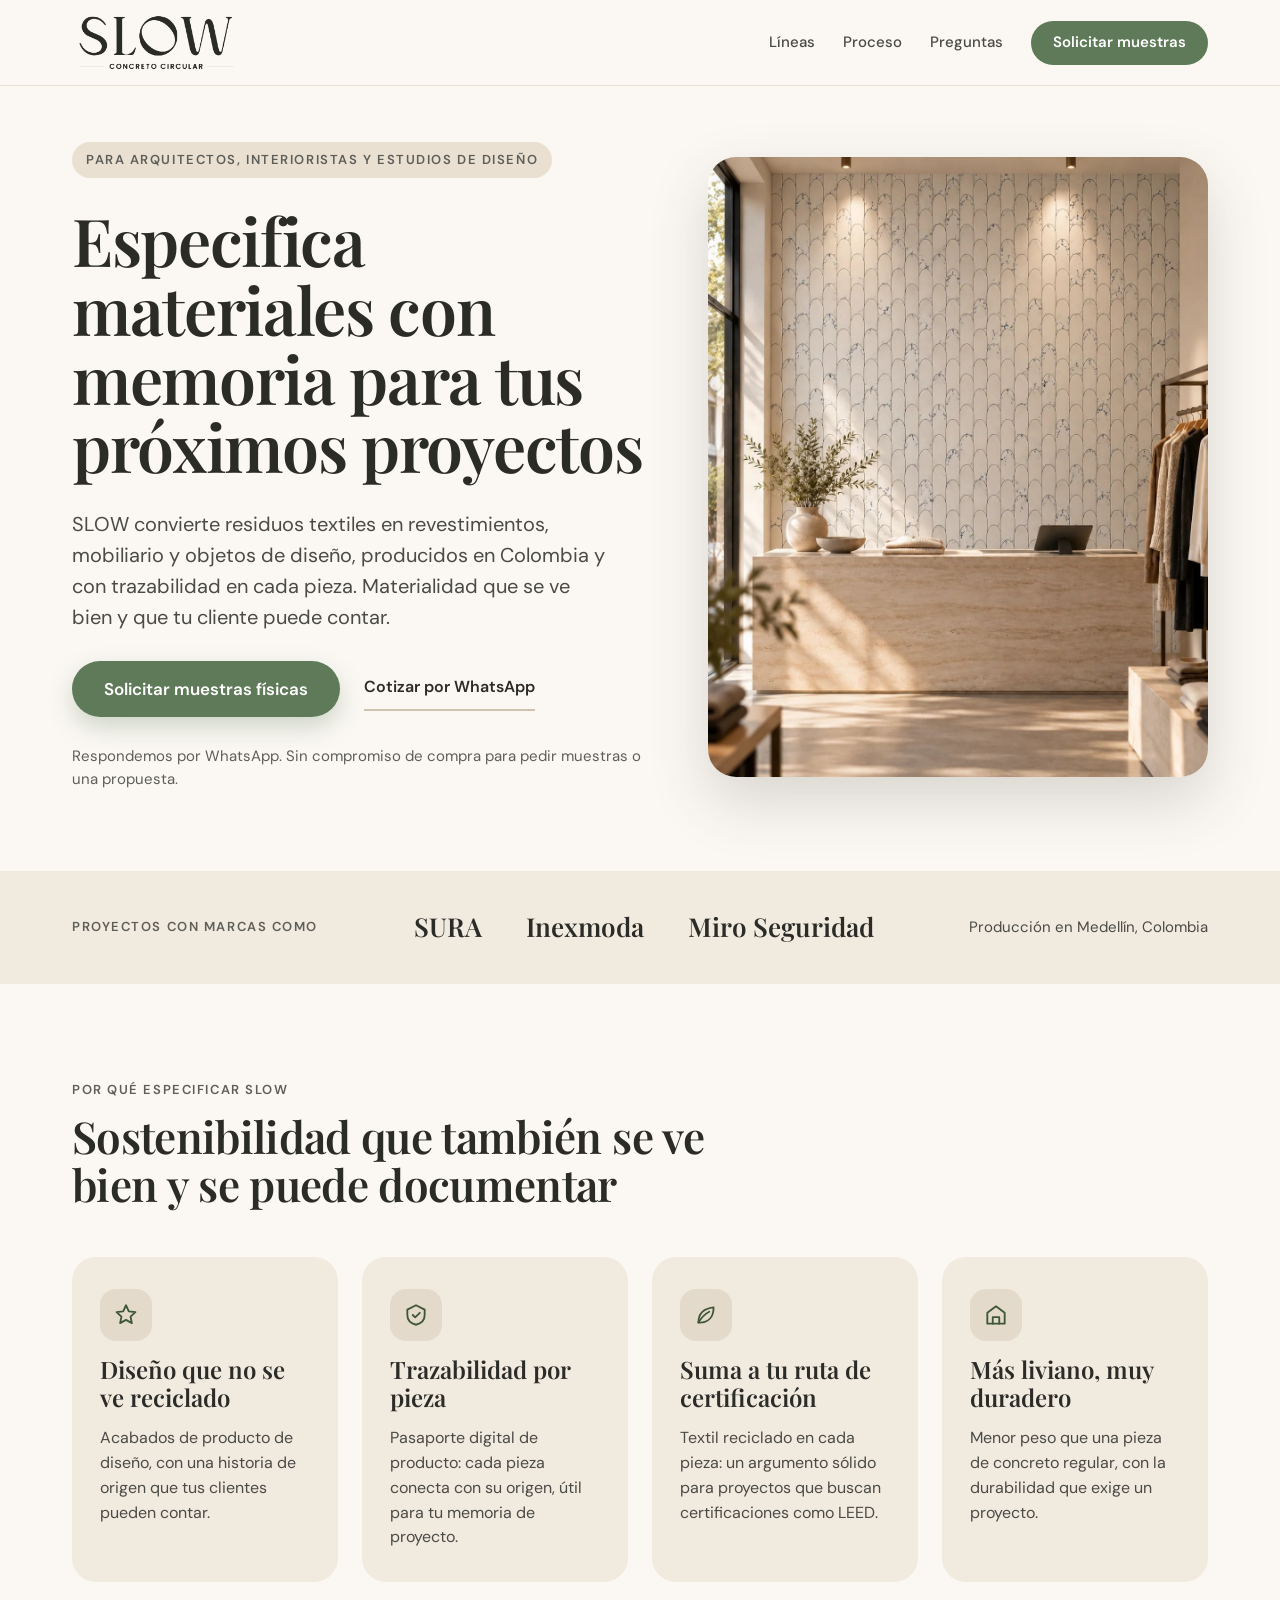
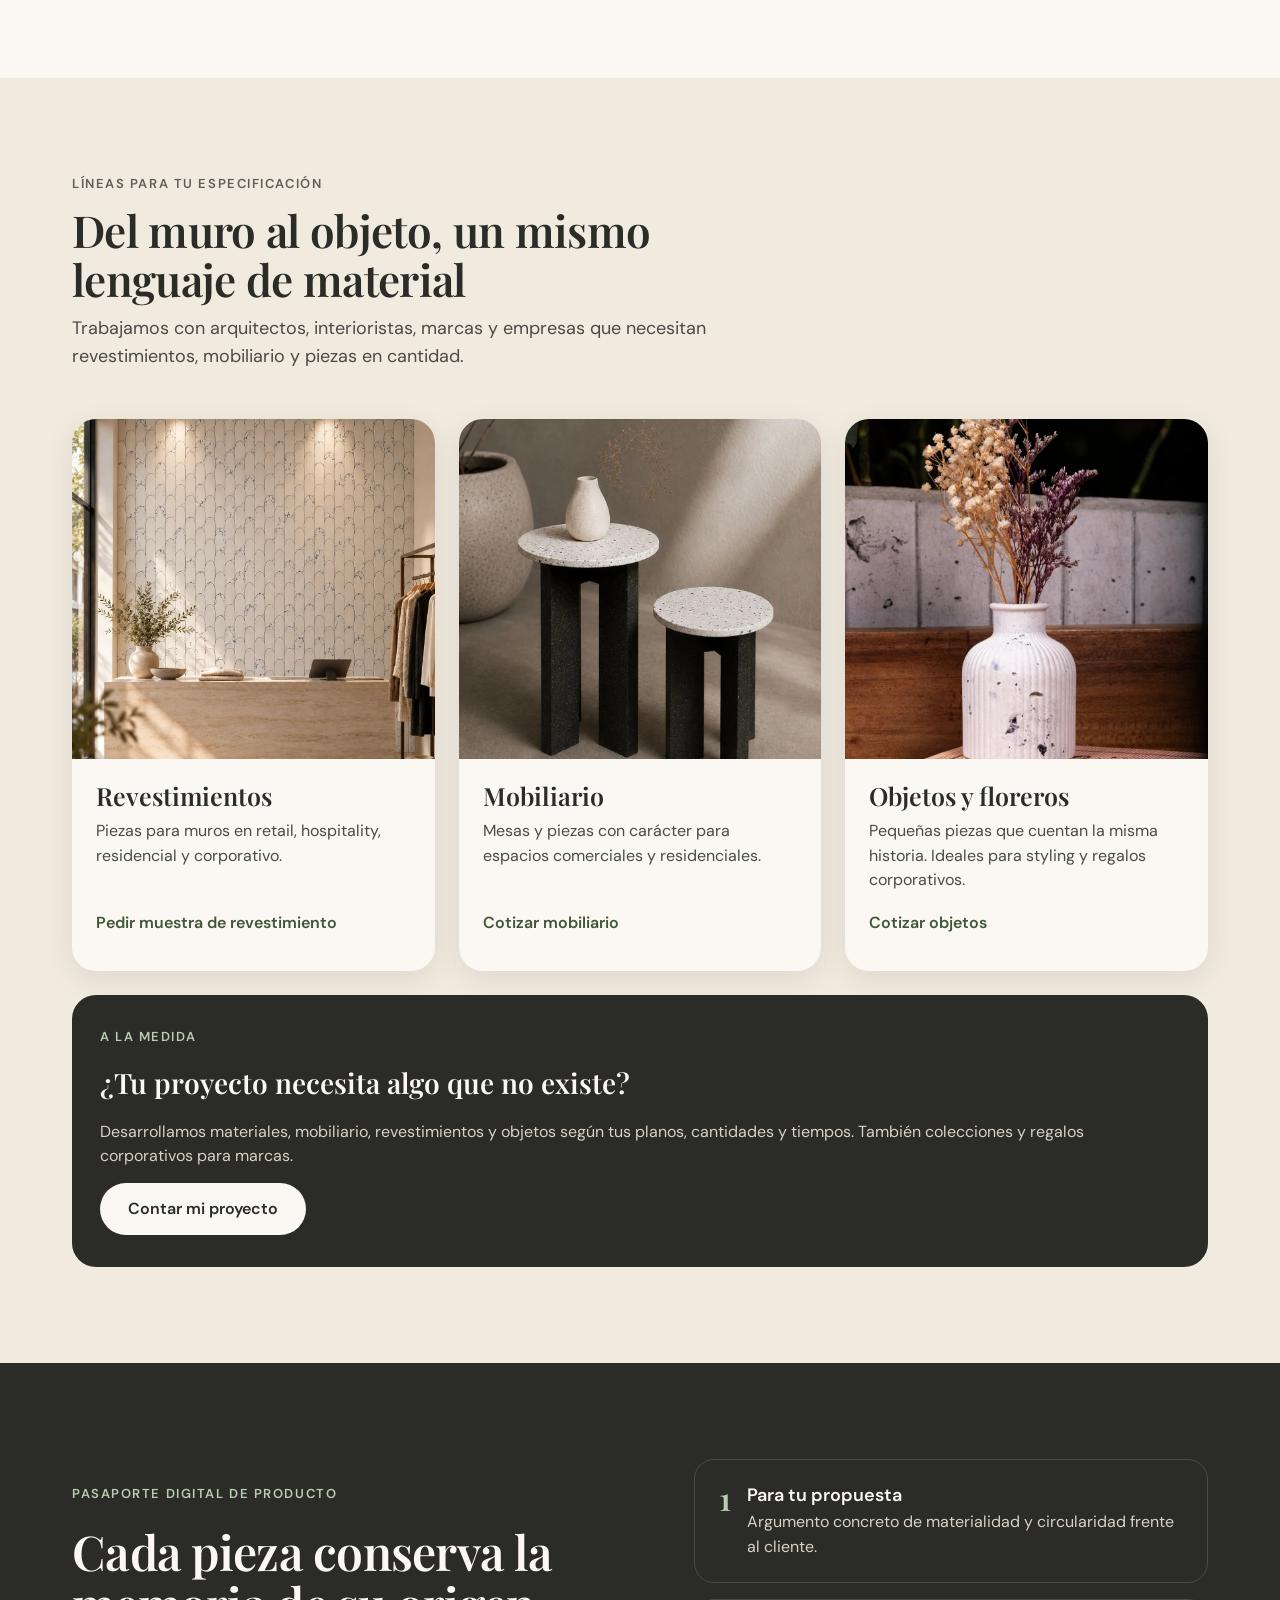
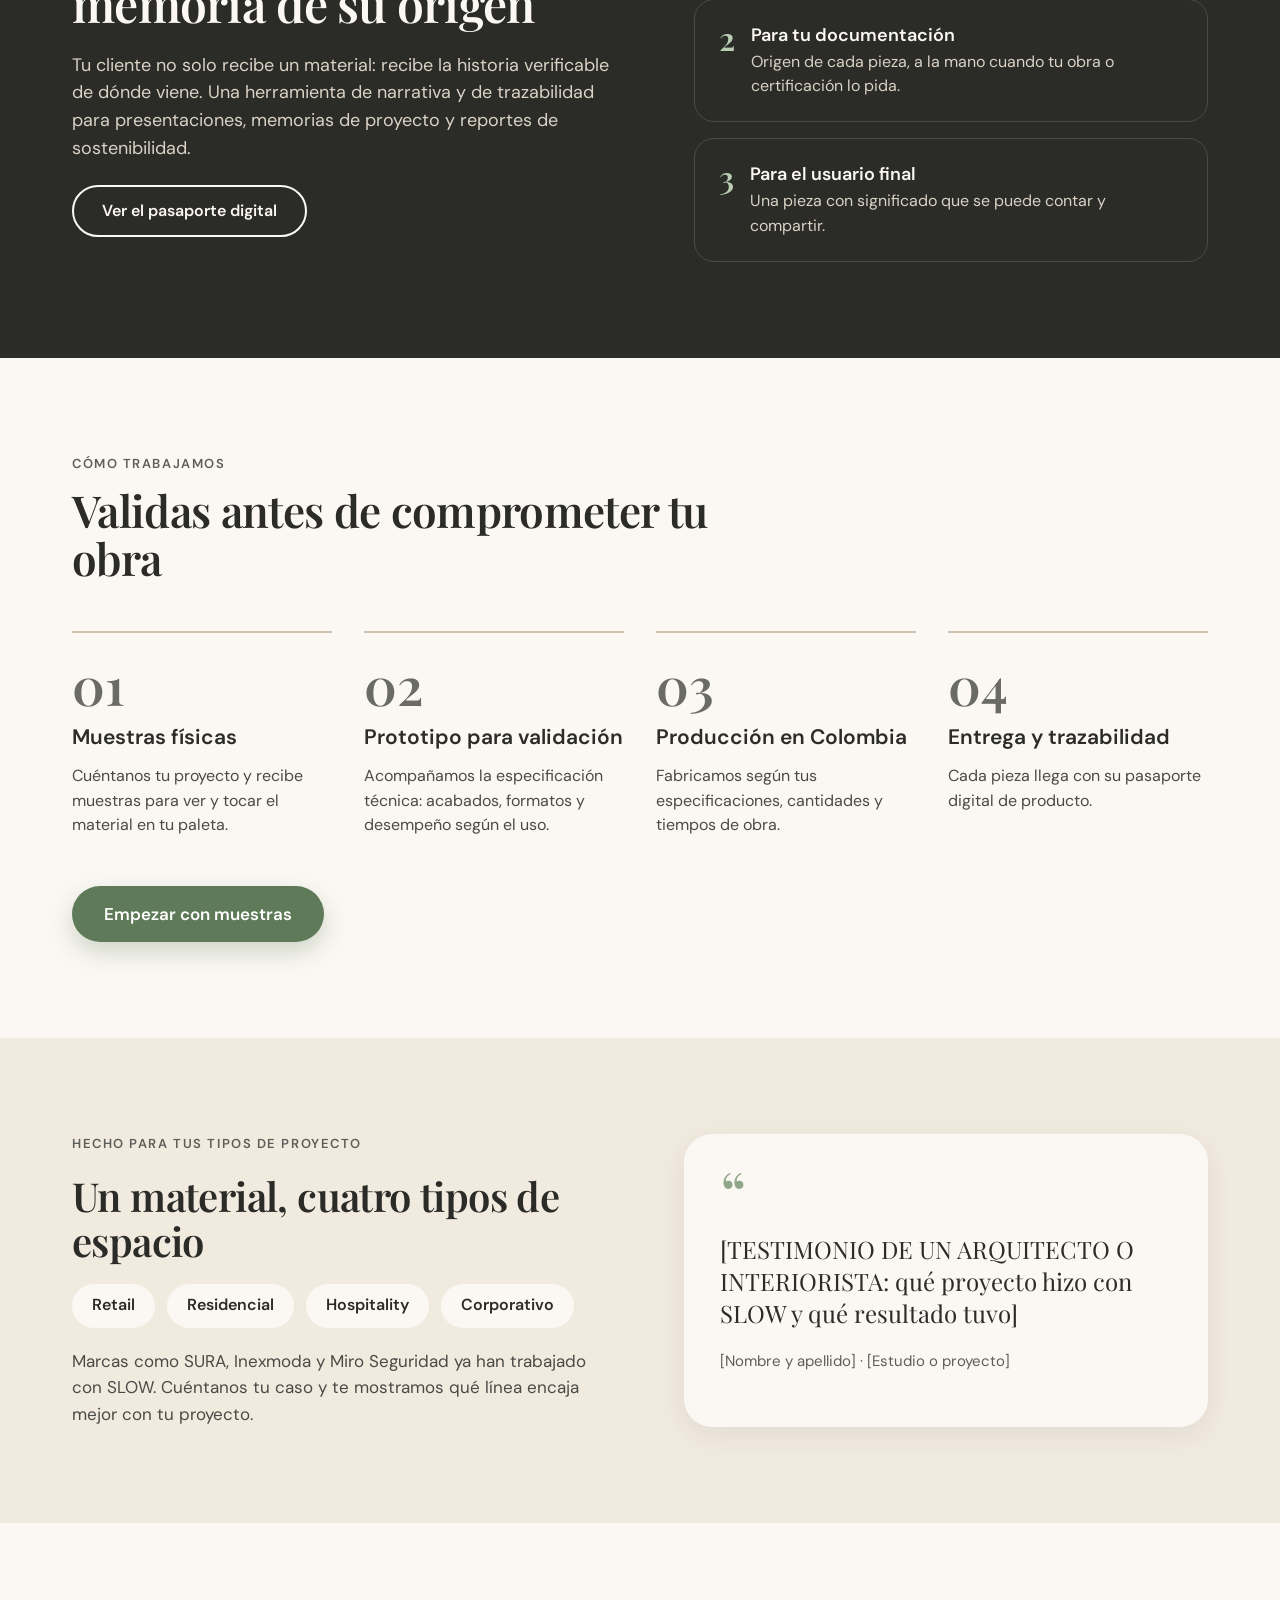
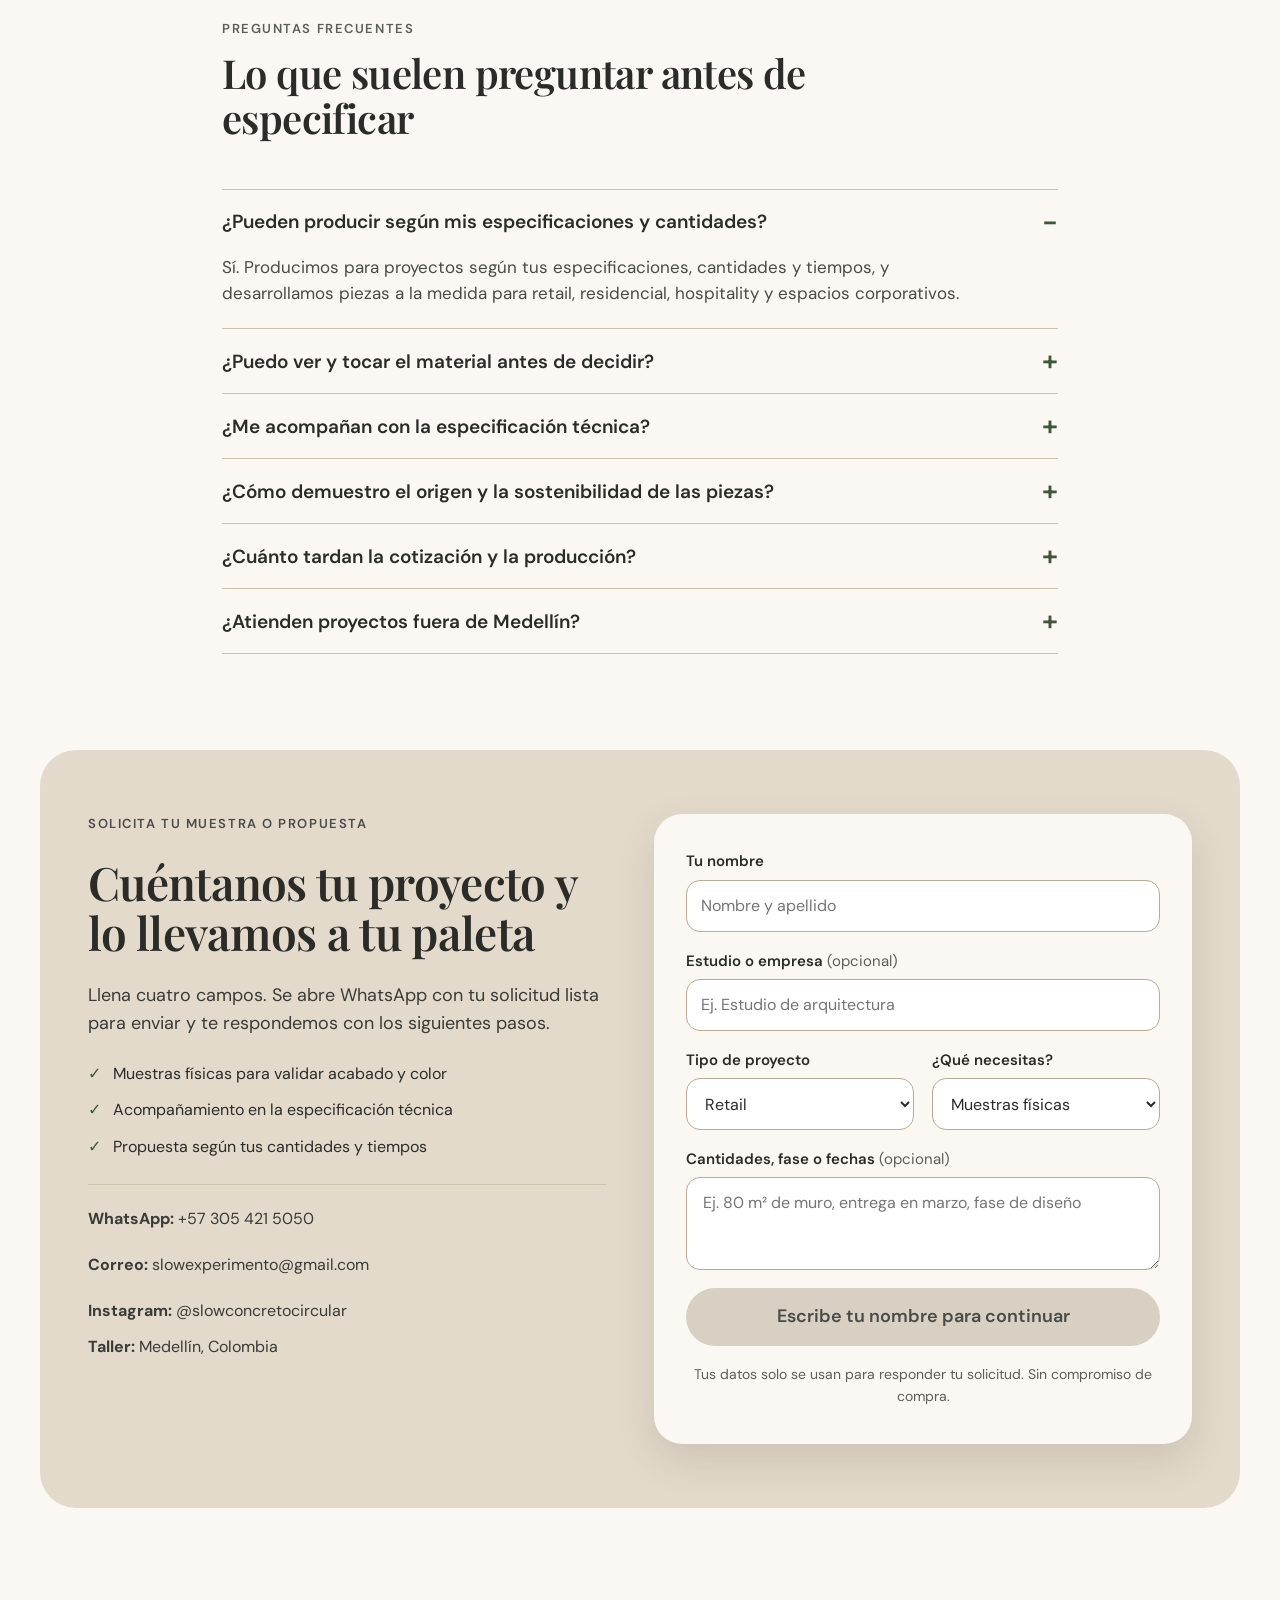
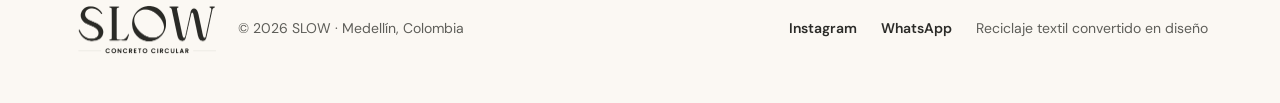
==== index.html @ ab544a9e "Add files via upload" ====
<!DOCTYPE html>
<html lang="es">
<head>
  <meta charset="utf-8">
  <meta name="viewport" content="width=device-width, initial-scale=1">
  <title>SLOW Concreto Circular | Materiales con residuos textiles para arquitectos y diseñadores</title>
  <meta name="description" content="Revestimientos, mobiliario y objetos de diseño hechos con residuos textiles. Producción en Colombia, trazabilidad por pieza y acompañamiento técnico para arquitectos e interioristas.">
  <meta property="og:title" content="SLOW Concreto Circular | Materiales con memoria para tus proyectos">
  <meta property="og:description" content="Revestimientos, mobiliario y objetos con residuos textiles. Solicita muestras físicas para tu próximo proyecto.">
  <meta property="og:type" content="website">
  <meta property="og:locale" content="es_CO">
  <link rel="icon" type="image/svg+xml" href="assets/img/slow-concreto-circular.svg">
  <link rel="preconnect" href="https://fonts.googleapis.com">
  <link rel="preconnect" href="https://fonts.gstatic.com" crossorigin>
  <link rel="stylesheet" href="https://fonts.googleapis.com/css2?family=DM+Sans:wght@400;500;600;700&family=Playfair+Display:wght@500;600;700&display=swap">
  <link rel="stylesheet" href="css/styles.css">
</head>
<body>

  <!-- HEADER -->
  <div class="site-header">
    <header class="container header-inner">
      <a href="#inicio" class="logo-link" aria-label="SLOW Concreto Circular, inicio">
        <img src="assets/img/slow-concreto-circular.png" alt="SLOW Concreto Circular" width="168" height="57">
      </a>
      <nav class="nav" aria-label="Secciones">
        <a href="#lineas" class="nav-link">Líneas</a>
        <a href="#proceso" class="nav-link">Proceso</a>
        <a href="#faq" class="nav-link">Preguntas</a>
        <a href="#contacto" class="btn btn-small">Solicitar muestras</a>
      </nav>
    </header>
  </div>

  <main>

    <!-- HERO -->
    <section id="inicio" class="container hero">
      <div class="hero-copy">
        <span class="pill">Para arquitectos, interioristas y estudios de diseño</span>
        <h1>Especifica materiales con memoria para tus próximos proyectos</h1>
        <p class="lead">SLOW convierte residuos textiles en revestimientos, mobiliario y objetos de diseño, producidos en Colombia y con trazabilidad en cada pieza. Materialidad que se ve bien y que tu cliente puede contar.</p>
        <div class="hero-actions">
          <a href="#contacto" class="btn btn-large">Solicitar muestras físicas</a>
          <a href="https://wa.me/573054215050?text=Hola%20SLOW%2C%20soy%20arquitecto%2Fa%20o%20dise%C3%B1ador%2Fa%20y%20quiero%20cotizar%20piezas%20para%20un%20proyecto." class="text-link" data-wa-generic>Cotizar por WhatsApp</a>
        </div>
        <p class="small-note">Respondemos por WhatsApp. Sin compromiso de compra para pedir muestras o una propuesta.</p>
      </div>
      <div class="hero-media">
        <img src="assets/img/hero-arcos.jpg" alt="Muro revestido con piezas en forma de arco color crema, junto a un mostrador de travertino y un florero con ramas" width="1122" height="1402">
      </div>
    </section>

    <!-- BARRA DE CONFIANZA -->
    <section class="trust">
      <div class="container trust-inner">
        <span class="eyebrow">Proyectos con marcas como</span>
        <div class="trust-brands">
          <span>SURA</span><span>Inexmoda</span><span>Miro Seguridad</span>
        </div>
        <span class="trust-note">Producción en Medellín, Colombia</span>
      </div>
    </section>

    <!-- BENEFICIOS -->
    <section class="section">
      <div class="container stack-lg">
        <div class="section-head">
          <span class="eyebrow">Por qué especificar SLOW</span>
          <h2>Sostenibilidad que también se ve bien y se puede documentar</h2>
        </div>
        <div class="cards-row">
          <article class="benefit">
            <div class="icon-box">
              <svg width="26" height="26" viewBox="0 0 24 24" fill="none" stroke="currentColor" stroke-width="1.7" stroke-linecap="round" stroke-linejoin="round" aria-hidden="true"><path d="M12 3l2.6 5.6 6.1.7-4.5 4.2 1.2 6L12 16.5 6.6 19.5l1.2-6L3.3 9.3l6.1-.7z"/></svg>
            </div>
            <h3>Diseño que no se ve reciclado</h3>
            <p>Acabados de producto de diseño, con una historia de origen que tus clientes pueden contar.</p>
          </article>
          <article class="benefit">
            <div class="icon-box">
              <svg width="26" height="26" viewBox="0 0 24 24" fill="none" stroke="currentColor" stroke-width="1.7" stroke-linecap="round" stroke-linejoin="round" aria-hidden="true"><path d="M12 3l8 4v5c0 4.5-3.2 7.8-8 9-4.8-1.2-8-4.5-8-9V7z"/><path d="M9 12l2.2 2.2L15.5 10"/></svg>
            </div>
            <h3>Trazabilidad por pieza</h3>
            <p>Pasaporte digital de producto: cada pieza conecta con su origen, útil para tu memoria de proyecto.</p>
          </article>
          <article class="benefit">
            <div class="icon-box">
              <svg width="26" height="26" viewBox="0 0 24 24" fill="none" stroke="currentColor" stroke-width="1.7" stroke-linecap="round" stroke-linejoin="round" aria-hidden="true"><path d="M5 19c0-8 5-13 14-14 0 9-5 14-13 14"/><path d="M5 19c3-5 6-8 10-10"/></svg>
            </div>
            <h3>Suma a tu ruta de certificación</h3>
            <p>Textil reciclado en cada pieza: un argumento sólido para proyectos que buscan certificaciones como LEED.</p>
          </article>
          <article class="benefit">
            <div class="icon-box">
              <svg width="26" height="26" viewBox="0 0 24 24" fill="none" stroke="currentColor" stroke-width="1.7" stroke-linecap="round" stroke-linejoin="round" aria-hidden="true"><path d="M4 20V10l8-6 8 6v10z"/><path d="M9 20v-6h6v6"/></svg>
            </div>
            <h3>Más liviano, muy duradero</h3>
            <p>Menor peso que una pieza de concreto regular, con la durabilidad que exige un proyecto.</p>
          </article>
        </div>
      </div>
    </section>

    <!-- LÍNEAS -->
    <section id="lineas" class="section section-sand">
      <div class="container stack-lg">
        <div class="section-head">
          <span class="eyebrow">Líneas para tu especificación</span>
          <h2>Del muro al objeto, un mismo lenguaje de material</h2>
          <p class="section-lead">Trabajamos con arquitectos, interioristas, marcas y empresas que necesitan revestimientos, mobiliario y piezas en cantidad.</p>
        </div>
        <div class="cards-row">
          <article class="product">
            <img src="assets/img/hero-arcos.jpg" alt="Muro revestido con piezas en forma de arco color crema" loading="lazy" style="object-position:center 25%">
            <div class="product-body">
              <h3>Revestimientos</h3>
              <p>Piezas para muros en retail, hospitality, residencial y corporativo.</p>
              <a href="#contacto" class="card-link" data-need="Muestras físicas de revestimientos">Pedir muestra de revestimiento</a>
            </div>
          </article>
          <article class="product">
            <img src="assets/img/mesas-terrazzo.jpg" alt="Dos mesas auxiliares con tapa clara moteada y patas negras, con un florero blanco" loading="lazy" style="object-position:center 55%">
            <div class="product-body">
              <h3>Mobiliario</h3>
              <p>Mesas y piezas con carácter para espacios comerciales y residenciales.</p>
              <a href="#contacto" class="card-link" data-need="Cotización de mobiliario">Cotizar mobiliario</a>
            </div>
          </article>
          <article class="product">
            <img src="assets/img/florero-acanalado.jpg" alt="Florero blanco acanalado con flores secas sobre un fondo de concreto" loading="lazy" style="object-position:center 60%">
            <div class="product-body">
              <h3>Objetos y floreros</h3>
              <p>Pequeñas piezas que cuentan la misma historia. Ideales para styling y regalos corporativos.</p>
              <a href="#contacto" class="card-link" data-need="Cotización de objetos o regalos corporativos">Cotizar objetos</a>
            </div>
          </article>
          <article class="product product-dark">
            <div class="stack-md">
              <span class="eyebrow eyebrow-light">A la medida</span>
              <h3>¿Tu proyecto necesita algo que no existe?</h3>
              <p>Desarrollamos materiales, mobiliario, revestimientos y objetos según tus planos, cantidades y tiempos. También colecciones y regalos corporativos para marcas.</p>
            </div>
            <a href="#contacto" class="btn btn-light" data-need="Desarrollo a la medida">Contar mi proyecto</a>
          </article>
        </div>
      </div>
    </section>

    <!-- PASAPORTE DIGITAL -->
    <section class="section section-dark">
      <div class="container passport">
        <div class="passport-copy">
          <span class="eyebrow eyebrow-light">Pasaporte digital de producto</span>
          <h2>Cada pieza conserva la memoria de su origen</h2>
          <p>Tu cliente no solo recibe un material: recibe la historia verificable de dónde viene. Una herramienta de narrativa y de trazabilidad para presentaciones, memorias de proyecto y reportes de sostenibilidad.</p>
          <a href="https://pasaportedigitalobjetos.slowreciclaje.com" class="btn btn-outline-light" target="_blank" rel="noopener">Ver el pasaporte digital</a>
        </div>
        <ol class="passport-list">
          <li><span class="num">1</span><div><strong>Para tu propuesta</strong><span>Argumento concreto de materialidad y circularidad frente al cliente.</span></div></li>
          <li><span class="num">2</span><div><strong>Para tu documentación</strong><span>Origen de cada pieza, a la mano cuando tu obra o certificación lo pida.</span></div></li>
          <li><span class="num">3</span><div><strong>Para el usuario final</strong><span>Una pieza con significado que se puede contar y compartir.</span></div></li>
        </ol>
      </div>
    </section>

    <!-- PROCESO -->
    <section id="proceso" class="section">
      <div class="container stack-lg">
        <div class="section-head">
          <span class="eyebrow">Cómo trabajamos</span>
          <h2>Validas antes de comprometer tu obra</h2>
        </div>
        <ol class="steps">
          <li><span class="step-num">01</span><h3>Muestras físicas</h3><p>Cuéntanos tu proyecto y recibe muestras para ver y tocar el material en tu paleta.</p></li>
          <li><span class="step-num">02</span><h3>Prototipo para validación</h3><p>Acompañamos la especificación técnica: acabados, formatos y desempeño según el uso.</p></li>
          <li><span class="step-num">03</span><h3>Producción en Colombia</h3><p>Fabricamos según tus especificaciones, cantidades y tiempos de obra.</p></li>
          <li><span class="step-num">04</span><h3>Entrega y trazabilidad</h3><p>Cada pieza llega con su pasaporte digital de producto.</p></li>
        </ol>
        <div><a href="#contacto" class="btn btn-large">Empezar con muestras</a></div>
      </div>
    </section>

    <!-- SECTORES Y PRUEBA SOCIAL -->
    <section class="section section-sand">
      <div class="container split">
        <div class="stack-md split-left">
          <span class="eyebrow">Hecho para tus tipos de proyecto</span>
          <h2 class="h2-small">Un material, cuatro tipos de espacio</h2>
          <ul class="chips">
            <li>Retail</li><li>Residencial</li><li>Hospitality</li><li>Corporativo</li>
          </ul>
          <p class="body-lg">Marcas como SURA, Inexmoda y Miro Seguridad ya han trabajado con SLOW. Cuéntanos tu caso y te mostramos qué línea encaja mejor con tu proyecto.</p>
        </div>
        <!-- TODO: reemplazar por un testimonio real de un arquitecto o interiorista -->
        <figure class="quote">
          <span class="quote-mark" aria-hidden="true">“</span>
          <blockquote>[TESTIMONIO DE UN ARQUITECTO O INTERIORISTA: qué proyecto hizo con SLOW y qué resultado tuvo]</blockquote>
          <figcaption>[Nombre y apellido] · [Estudio o proyecto]</figcaption>
        </figure>
      </div>
    </section>

    <!-- FAQ -->
    <section id="faq" class="section">
      <div class="container-narrow stack-lg">
        <div class="section-head">
          <span class="eyebrow">Preguntas frecuentes</span>
          <h2 class="h2-small">Lo que suelen preguntar antes de especificar</h2>
        </div>
        <div class="faq">
          <details open>
            <summary>¿Pueden producir según mis especificaciones y cantidades?</summary>
            <p>Sí. Producimos para proyectos según tus especificaciones, cantidades y tiempos, y desarrollamos piezas a la medida para retail, residencial, hospitality y espacios corporativos.</p>
          </details>
          <details>
            <summary>¿Puedo ver y tocar el material antes de decidir?</summary>
            <p>Sí. El proceso empieza con muestras físicas y, cuando el proyecto lo requiere, un prototipo para validar antes de producir.</p>
          </details>
          <details>
            <summary>¿Me acompañan con la especificación técnica?</summary>
            <p>Sí. Te asesoramos en acabados, formatos y desempeño según el uso que tendrá la pieza en tu proyecto.</p>
          </details>
          <details>
            <summary>¿Cómo demuestro el origen y la sostenibilidad de las piezas?</summary>
            <p>Cada pieza cuenta con un pasaporte digital de producto que conecta con su origen. Es útil para tus presentaciones y para la documentación de proyectos que buscan certificaciones como LEED.</p>
          </details>
          <details>
            <summary>¿Cuánto tardan la cotización y la producción?</summary>
            <p>Los tiempos dependen de las especificaciones, el acabado y las cantidades. Te compartimos un cronograma junto con la propuesta, y respondemos tu solicitud por WhatsApp.</p>
          </details>
          <details>
            <summary>¿Atienden proyectos fuera de Medellín?</summary>
            <p>Sí. Producimos en Medellín y atendemos proyectos en toda Colombia.</p>
          </details>
        </div>
      </div>
    </section>

    <!-- FORMULARIO -->
    <section id="contacto" class="contact-wrap">
      <div class="container contact">
        <div class="contact-copy">
          <span class="eyebrow eyebrow-dark">Solicita tu muestra o propuesta</span>
          <h2>Cuéntanos tu proyecto y lo llevamos a tu paleta</h2>
          <p class="body-lg">Llena cuatro campos. Se abre WhatsApp con tu solicitud lista para enviar y te respondemos con los siguientes pasos.</p>
          <ul class="checks">
            <li>Muestras físicas para validar acabado y color</li>
            <li>Acompañamiento en la especificación técnica</li>
            <li>Propuesta según tus cantidades y tiempos</li>
          </ul>
          <div class="contact-data">
            <a href="https://wa.me/573054215050"><strong>WhatsApp:</strong>&nbsp;+57 305 421 5050</a>
            <a href="mailto:slowexperimento@gmail.com"><strong>Correo:</strong>&nbsp;slowexperimento@gmail.com</a>
            <a href="https://www.instagram.com/slowconcretocircular/" target="_blank" rel="noopener"><strong>Instagram:</strong>&nbsp;@slowconcretocircular</a>
            <span><strong>Taller:</strong> Medellín, Colombia</span>
          </div>
        </div>

        <form class="form" id="lead-form" novalidate>
          <div class="field">
            <label for="f-name">Tu nombre</label>
            <input id="f-name" name="name" type="text" autocomplete="name" placeholder="Nombre y apellido" required>
          </div>
          <div class="field">
            <label for="f-studio">Estudio o empresa <span class="optional">(opcional)</span></label>
            <input id="f-studio" name="studio" type="text" autocomplete="organization" placeholder="Ej. Estudio de arquitectura">
          </div>
          <div class="field-row">
            <div class="field">
              <label for="f-project">Tipo de proyecto</label>
              <select id="f-project" name="project">
                <option>Retail</option>
                <option>Residencial</option>
                <option>Hospitality</option>
                <option>Corporativo</option>
                <option>Otro</option>
              </select>
            </div>
            <div class="field">
              <label for="f-need">¿Qué necesitas?</label>
              <select id="f-need" name="need">
                <option value="Muestras físicas de revestimientos">Muestras físicas</option>
                <option value="Cotización de mobiliario">Cotización de mobiliario</option>
                <option value="Cotización de objetos o regalos corporativos">Objetos o regalos corporativos</option>
                <option value="Desarrollo a la medida">Desarrollo a la medida</option>
              </select>
            </div>
          </div>
          <div class="field">
            <label for="f-details">Cantidades, fase o fechas <span class="optional">(opcional)</span></label>
            <textarea id="f-details" name="details" rows="3" placeholder="Ej. 80 m² de muro, entrega en marzo, fase de diseño"></textarea>
          </div>
          <a id="wa-submit" class="btn btn-large btn-block is-disabled" href="#contacto" aria-disabled="true">Escribe tu nombre para continuar</a>
          <p class="form-note">Tus datos solo se usan para responder tu solicitud. Sin compromiso de compra.</p>
        </form>
      </div>
    </section>

  </main>

  <!-- FOOTER -->
  <footer class="container footer">
    <div class="footer-left">
      <img src="assets/img/slow-concreto-circular.png" alt="SLOW Concreto Circular" width="150" height="51" loading="lazy">
      <span>© <span id="year">2026</span> SLOW · Medellín, Colombia</span>
    </div>
    <div class="footer-right">
      <a href="https://www.instagram.com/slowconcretocircular/" target="_blank" rel="noopener">Instagram</a>
      <a href="https://wa.me/573054215050">WhatsApp</a>
      <span>Reciclaje textil convertido en diseño</span>
    </div>
  </footer>

  <script src="js/main.js"></script>
</body>
</html>
---- css/styles.css ----
/* SLOW Concreto Circular | Landing para arquitectos y diseñadores */

:root {
  --bg: #FBF8F3;
  --sand: #F1EADF;
  --sand-2: #E9E0D2;
  --sand-3: #E4DACB;
  --line: #CFC3B0;
  --ink: #2B2B28;
  --body: #4A4A46;
  --mute: #5E5E59;
  --cta: #5F7A59;
  --cta-dark: #3F5639;
  --sage-light: #B9CDB3;
  --shadow: 0 8px 28px rgba(60, 55, 45, 0.1);
  --font-body: 'DM Sans', system-ui, -apple-system, 'Segoe UI', sans-serif;
  --font-display: 'Playfair Display', Georgia, serif;
}

*, *::before, *::after { box-sizing: border-box; }

html { scroll-behavior: smooth; scroll-padding-top: 88px; }

body {
  margin: 0;
  background: var(--bg);
  color: var(--ink);
  font-family: var(--font-body);
  line-height: 1.55;
  -webkit-font-smoothing: antialiased;
}

img { max-width: 100%; }
a { color: inherit; text-decoration: none; }
h1, h2, h3, p, figure, blockquote, ul, ol { margin: 0; padding: 0; }
ul, ol { list-style: none; }

:focus-visible { outline: 3px solid var(--cta-dark); outline-offset: 3px; border-radius: 6px; }

/* Layout */
.container { max-width: 1200px; margin: 0 auto; padding-left: 32px; padding-right: 32px; }
.container-narrow { max-width: 900px; margin: 0 auto; padding-left: 32px; padding-right: 32px; }
.section { padding: 96px 0; }
.section-sand { background: var(--sand); }
.section-dark { background: var(--ink); color: var(--bg); }
.stack-lg { display: flex; flex-direction: column; gap: 48px; }
.stack-md { display: flex; flex-direction: column; gap: 20px; }
.section-head { display: flex; flex-direction: column; gap: 12px; max-width: 720px; }

/* Typography */
h1, h2, h3 { font-family: var(--font-display); font-weight: 600; }
h1 { font-size: clamp(40px, 5.2vw, 66px); line-height: 1.04; letter-spacing: -0.02em; }
h2 { font-size: clamp(32px, 3.6vw, 44px); line-height: 1.1; letter-spacing: -0.015em; }
h2.h2-small { font-size: clamp(30px, 3.2vw, 40px); line-height: 1.12; }
h3 { font-size: 24px; line-height: 1.2; }
.lead { font-size: 20px; line-height: 1.55; color: var(--body); max-width: 540px; }
.section-lead { font-size: 18px; color: var(--body); }
.body-lg { font-size: 17px; color: var(--body); max-width: 520px; }
.small-note { font-size: 15px; color: var(--mute); }
.eyebrow { font-size: 13px; font-weight: 600; letter-spacing: 0.12em; text-transform: uppercase; color: var(--mute); }
.eyebrow-light { color: var(--sage-light); }
.eyebrow-dark { color: var(--body); }

/* Buttons */
.btn {
  display: inline-flex; align-items: center; justify-content: center;
  min-height: 52px; padding: 0 28px; border-radius: 999px;
  background: var(--cta); color: #fff; font-family: inherit; font-size: 16px; font-weight: 600;
  border: 0; cursor: pointer; transition: background .15s ease, transform .15s ease;
}
.btn:hover { background: var(--cta-dark); }
.btn-small { min-height: 44px; padding: 0 22px; font-size: 15px; }
.btn-large { min-height: 56px; padding: 0 32px; font-size: 17px; box-shadow: 0 10px 24px rgba(95, 122, 89, 0.28); }
.btn-block { width: 100%; min-height: 58px; font-size: 18px; }
.btn-light { background: var(--bg); color: var(--ink); align-self: flex-start; }
.btn-light:hover { background: #fff; }
.btn-outline-light { background: transparent; color: var(--bg); border: 2px solid var(--bg); align-self: flex-start; }
.btn-outline-light:hover { background: var(--bg); color: var(--ink); }
.btn.is-disabled { background: #D8D0C2; color: var(--body); box-shadow: none; pointer-events: none; }
.text-link { display: inline-flex; align-items: center; min-height: 44px; font-size: 16px; font-weight: 600; border-bottom: 2px solid var(--line); }
.text-link:hover { border-bottom-color: var(--cta-dark); }
.card-link { display: inline-flex; align-items: center; min-height: 44px; font-size: 16px; font-weight: 600; color: var(--cta-dark); }
.card-link:hover { text-decoration: underline; }

/* Header */
.site-header { position: sticky; top: 0; z-index: 20; background: var(--bg); border-bottom: 1px solid var(--sand-2); }
.header-inner { display: flex; flex-wrap: wrap; align-items: center; justify-content: space-between; gap: 12px 24px; padding-top: 14px; padding-bottom: 14px; }
.logo-link { display: block; }
.logo-link img { display: block; width: 168px; height: auto; }
.nav { display: flex; flex-wrap: wrap; align-items: center; gap: 8px 28px; font-size: 15px; font-weight: 500; color: var(--body); }
.nav-link { display: inline-flex; align-items: center; min-height: 44px; }
.nav-link:hover { color: var(--ink); }

/* Hero */
.hero { display: flex; flex-wrap: wrap; align-items: center; gap: 56px; padding-top: 56px; padding-bottom: 80px; }
.hero-copy { flex: 1 1 460px; min-width: 0; display: flex; flex-direction: column; gap: 28px; }
.hero-media { flex: 1 1 380px; min-width: 0; }
.hero-media img { display: block; width: 100%; height: 620px; object-fit: cover; object-position: center 30%; border-radius: 28px; box-shadow: 0 24px 60px rgba(60, 55, 45, 0.18); }
.hero-actions { display: flex; flex-wrap: wrap; align-items: center; gap: 16px 24px; }
.pill { align-self: flex-start; font-size: 13px; font-weight: 600; letter-spacing: 0.12em; text-transform: uppercase; color: var(--mute); background: var(--sand-2); padding: 8px 14px; border-radius: 999px; }

/* Trust bar */
.trust { background: var(--sand); padding: 36px 0; }
.trust-inner { display: flex; flex-wrap: wrap; align-items: center; justify-content: space-between; gap: 20px 40px; }
.trust-brands { display: flex; flex-wrap: wrap; align-items: center; gap: 12px 44px; font-family: var(--font-display); font-size: 26px; font-weight: 600; }
.trust-note { font-size: 15px; color: var(--body); }

/* Cards */
.cards-row { display: flex; flex-wrap: wrap; gap: 24px; }
.benefit { flex: 1 1 260px; min-width: 0; background: var(--sand); border-radius: 24px; padding: 32px 28px; display: flex; flex-direction: column; gap: 14px; }
.benefit p { font-size: 16px; color: var(--body); }
.icon-box { width: 52px; height: 52px; border-radius: 16px; background: var(--sand-3); color: var(--cta-dark); display: flex; align-items: center; justify-content: center; }

.product { flex: 1 1 270px; min-width: 0; background: var(--bg); border-radius: 24px; overflow: hidden; box-shadow: var(--shadow); display: flex; flex-direction: column; }
.product img { display: block; width: 100%; height: 340px; object-fit: cover; }
.product-body { padding: 22px 24px 26px; display: flex; flex-direction: column; gap: 8px; flex: 1; }
.product-body h3 { font-size: 25px; }
.product-body p { font-size: 16px; color: var(--body); flex: 1; }
.product-dark { background: var(--ink); color: var(--bg); padding: 32px 28px; gap: 14px; justify-content: space-between; box-shadow: none; }
.product-dark h3 { font-size: 28px; line-height: 1.15; }
.product-dark p { font-size: 16px; color: #D9D2C5; }

/* Passport */
.passport { display: flex; flex-wrap: wrap; align-items: center; gap: 48px; }
.passport-copy { flex: 1 1 440px; min-width: 0; display: flex; flex-direction: column; gap: 22px; }
.passport-copy h2 { font-size: clamp(32px, 3.8vw, 48px); line-height: 1.08; }
.passport-copy p { font-size: 18px; color: #D9D2C5; max-width: 560px; }
.passport-list { flex: 1 1 380px; min-width: 0; display: flex; flex-direction: column; gap: 16px; }
.passport-list li { display: flex; gap: 16px; align-items: flex-start; padding: 22px 24px; border: 1px solid #4A4A46; border-radius: 20px; }
.passport-list .num { font-family: var(--font-display); font-size: 32px; font-weight: 600; line-height: 1; color: var(--sage-light); }
.passport-list strong { display: block; font-size: 18px; font-weight: 600; }
.passport-list span:not(.num) { font-size: 16px; color: #D9D2C5; }

/* Steps */
.steps { display: flex; flex-wrap: wrap; gap: 32px; }
.steps li { flex: 1 1 240px; min-width: 0; display: flex; flex-direction: column; gap: 14px; border-top: 2px solid var(--line); padding-top: 26px; }
.steps h3 { font-family: var(--font-body); font-size: 21px; font-weight: 600; }
.steps p { font-size: 16px; color: var(--body); }
.step-num { font-family: var(--font-display); font-size: 52px; font-weight: 600; line-height: 1; color: #6B6B66; }

/* Sectors + social proof */
.split { display: flex; flex-wrap: wrap; gap: 48px; }
.split-left { flex: 1 1 440px; min-width: 0; }
.chips { display: flex; flex-wrap: wrap; gap: 12px; }
.chips li { display: inline-flex; align-items: center; min-height: 44px; padding: 0 20px; border-radius: 999px; background: var(--bg); font-size: 16px; font-weight: 600; }
.quote { flex: 1 1 400px; min-width: 0; background: var(--bg); border-radius: 28px; padding: 40px 36px; display: flex; flex-direction: column; gap: 20px; box-shadow: 0 8px 28px rgba(60, 55, 45, 0.08); }
.quote-mark { font-family: var(--font-display); font-size: 64px; line-height: 0.6; color: #8FA788; }
.quote blockquote { font-family: var(--font-display); font-size: 24px; line-height: 1.35; }
.quote figcaption { font-size: 15px; color: var(--mute); }

/* FAQ */
.faq { border-top: 1px solid var(--line); }
.faq details { border-bottom: 1px solid var(--line); }
.faq summary { display: flex; align-items: center; justify-content: space-between; gap: 16px; min-height: 64px; padding: 14px 0; cursor: pointer; list-style: none; font-size: 19px; font-weight: 600; }
.faq summary::-webkit-details-marker { display: none; }
.faq summary::after { content: '+'; flex: none; font-size: 28px; line-height: 1; color: var(--cta-dark); }
.faq details[open] summary::after { content: '−'; }
.faq p { margin: 0 0 22px; font-size: 17px; color: var(--body); max-width: 760px; }

/* Contact */
.contact-wrap { padding: 0 32px 96px; }
.contact { background: var(--sand-3); border-radius: 36px; padding: 64px 48px; display: flex; flex-wrap: wrap; gap: 48px; max-width: 1200px; }
.contact-copy { flex: 1 1 380px; min-width: 0; display: flex; flex-direction: column; gap: 24px; }
.contact-copy h2 { font-size: clamp(32px, 3.8vw, 46px); line-height: 1.08; }
.contact-copy .body-lg { color: #3A3A36; font-size: 18px; }
.checks { display: flex; flex-direction: column; gap: 12px; font-size: 16px; }
.checks li { display: flex; gap: 12px; align-items: flex-start; }
.checks li::before { content: '✓'; color: var(--cta-dark); font-weight: 700; }
.contact-data { display: flex; flex-direction: column; gap: 2px; font-size: 16px; color: #3A3A36; padding-top: 12px; border-top: 1px solid var(--line); }
.contact-data a { display: inline-flex; align-items: center; min-height: 44px; }
.contact-data a:hover { text-decoration: underline; }

.form { flex: 1 1 400px; min-width: 0; background: var(--bg); border-radius: 28px; padding: 36px 32px; display: flex; flex-direction: column; gap: 18px; box-shadow: 0 16px 40px rgba(60, 55, 45, 0.14); }
.field { flex: 1 1 180px; min-width: 0; display: flex; flex-direction: column; gap: 6px; }
.field-row { display: flex; flex-wrap: wrap; gap: 18px; }
.form > .field { flex: none; }
.field label { font-size: 15px; font-weight: 600; }
.optional { font-weight: 400; color: var(--mute); }
.field input, .field select, .field textarea {
  width: 100%; border: 1.5px solid #B8AB96; border-radius: 14px; background: #fff;
  font-family: inherit; font-size: 16px; color: var(--ink);
}
.field input, .field select { height: 52px; padding: 0 14px; }
.field textarea { padding: 14px 16px; resize: vertical; }
.field input:focus, .field select:focus, .field textarea:focus { outline: 3px solid var(--cta-dark); outline-offset: 1px; border-color: var(--cta-dark); }
.form-note { font-size: 14px; color: var(--mute); text-align: center; }

/* Footer */
.footer { display: flex; flex-wrap: wrap; align-items: center; justify-content: space-between; gap: 16px; padding-bottom: 48px; font-size: 14px; color: var(--mute); }
.footer-left, .footer-right { display: flex; flex-wrap: wrap; align-items: center; gap: 8px 24px; }
.footer-left { gap: 16px; }
.footer-left img { display: block; width: 150px; height: auto; }
.footer-right a { display: inline-flex; align-items: center; min-height: 44px; font-weight: 600; color: var(--ink); }

/* Responsive */
@media (max-width: 720px) {
  .container, .container-narrow { padding-left: 20px; padding-right: 20px; }
  .section { padding: 64px 0; }
  .hero { padding-top: 32px; padding-bottom: 56px; gap: 36px; }
  .hero-media img { height: 420px; }
  .nav-link { display: none; }
  .logo-link img { width: 132px; }
  .contact-wrap { padding: 0 16px 64px; }
  .contact { padding: 40px 22px; border-radius: 28px; }
  .form { padding: 28px 20px; }
  .product img { height: 280px; }
}

@media (prefers-reduced-motion: reduce) {
  html { scroll-behavior: auto; }
  .btn { transition: none; }
}
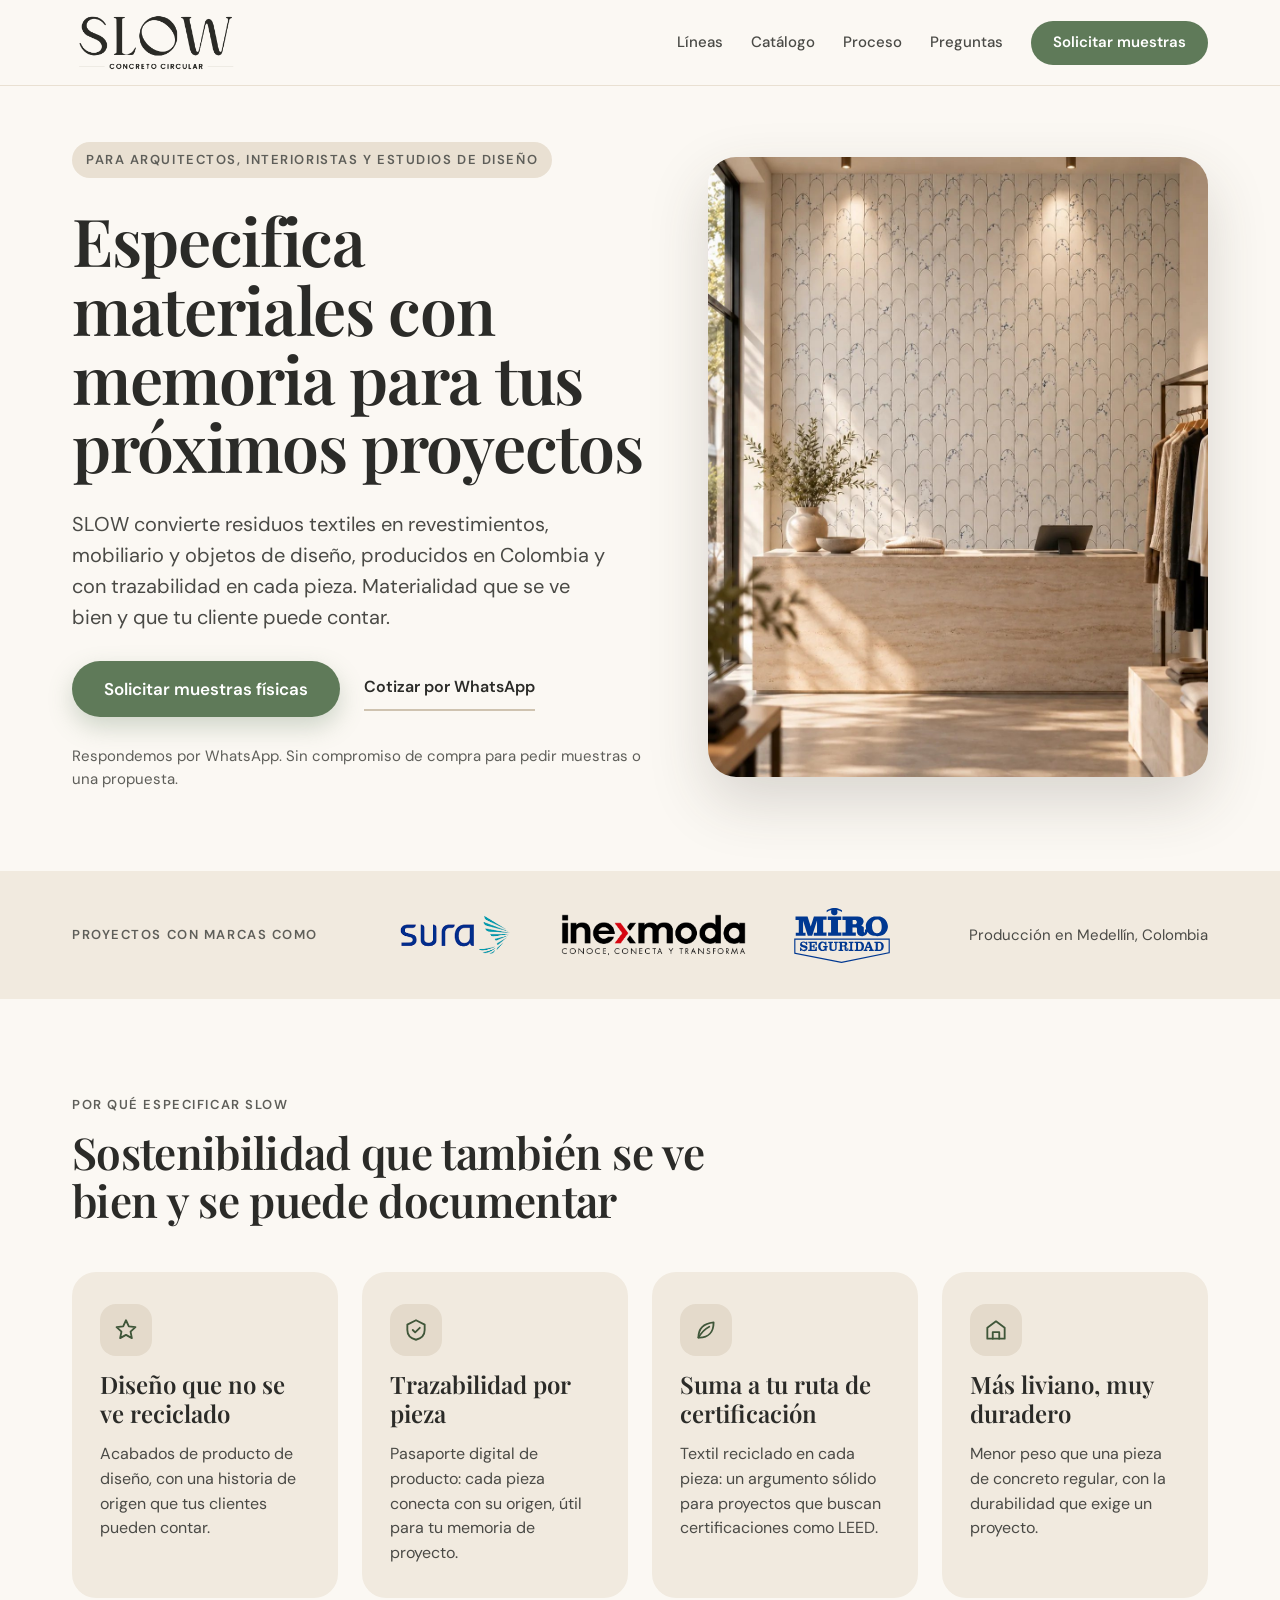
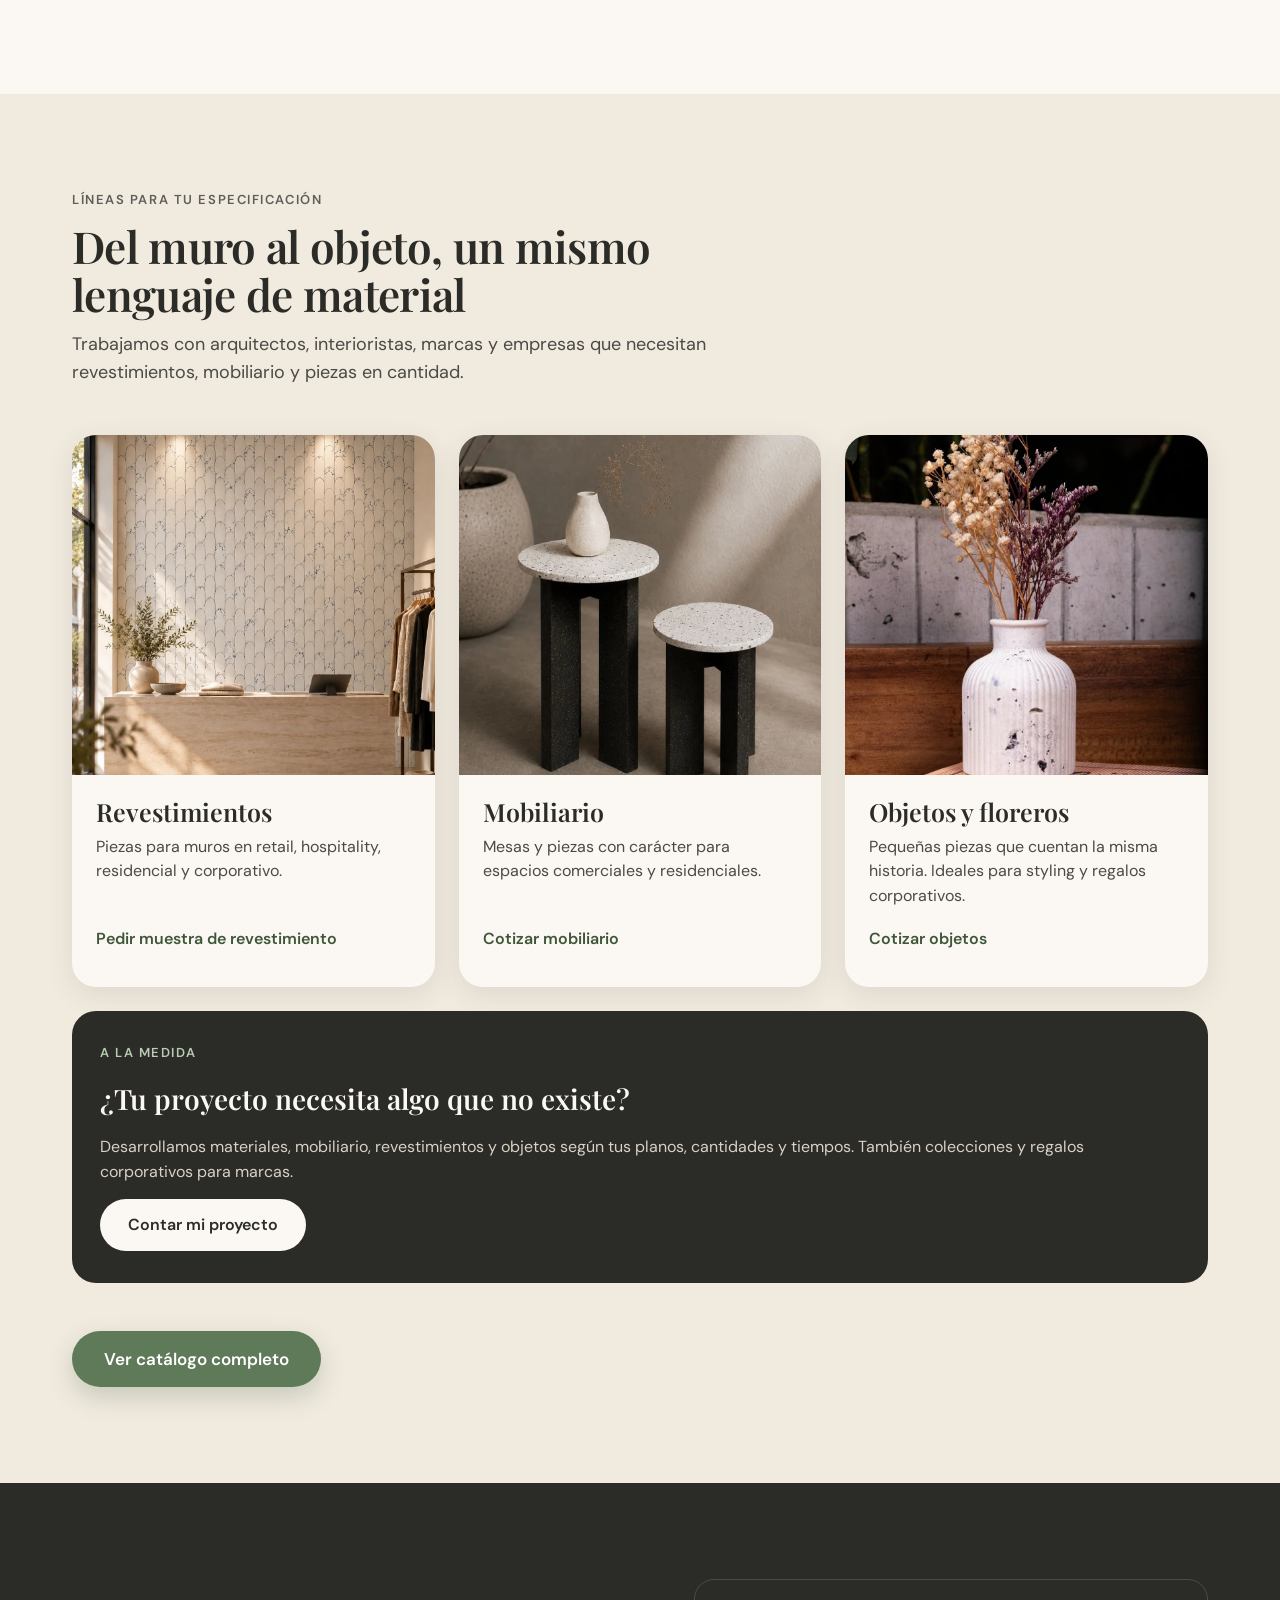
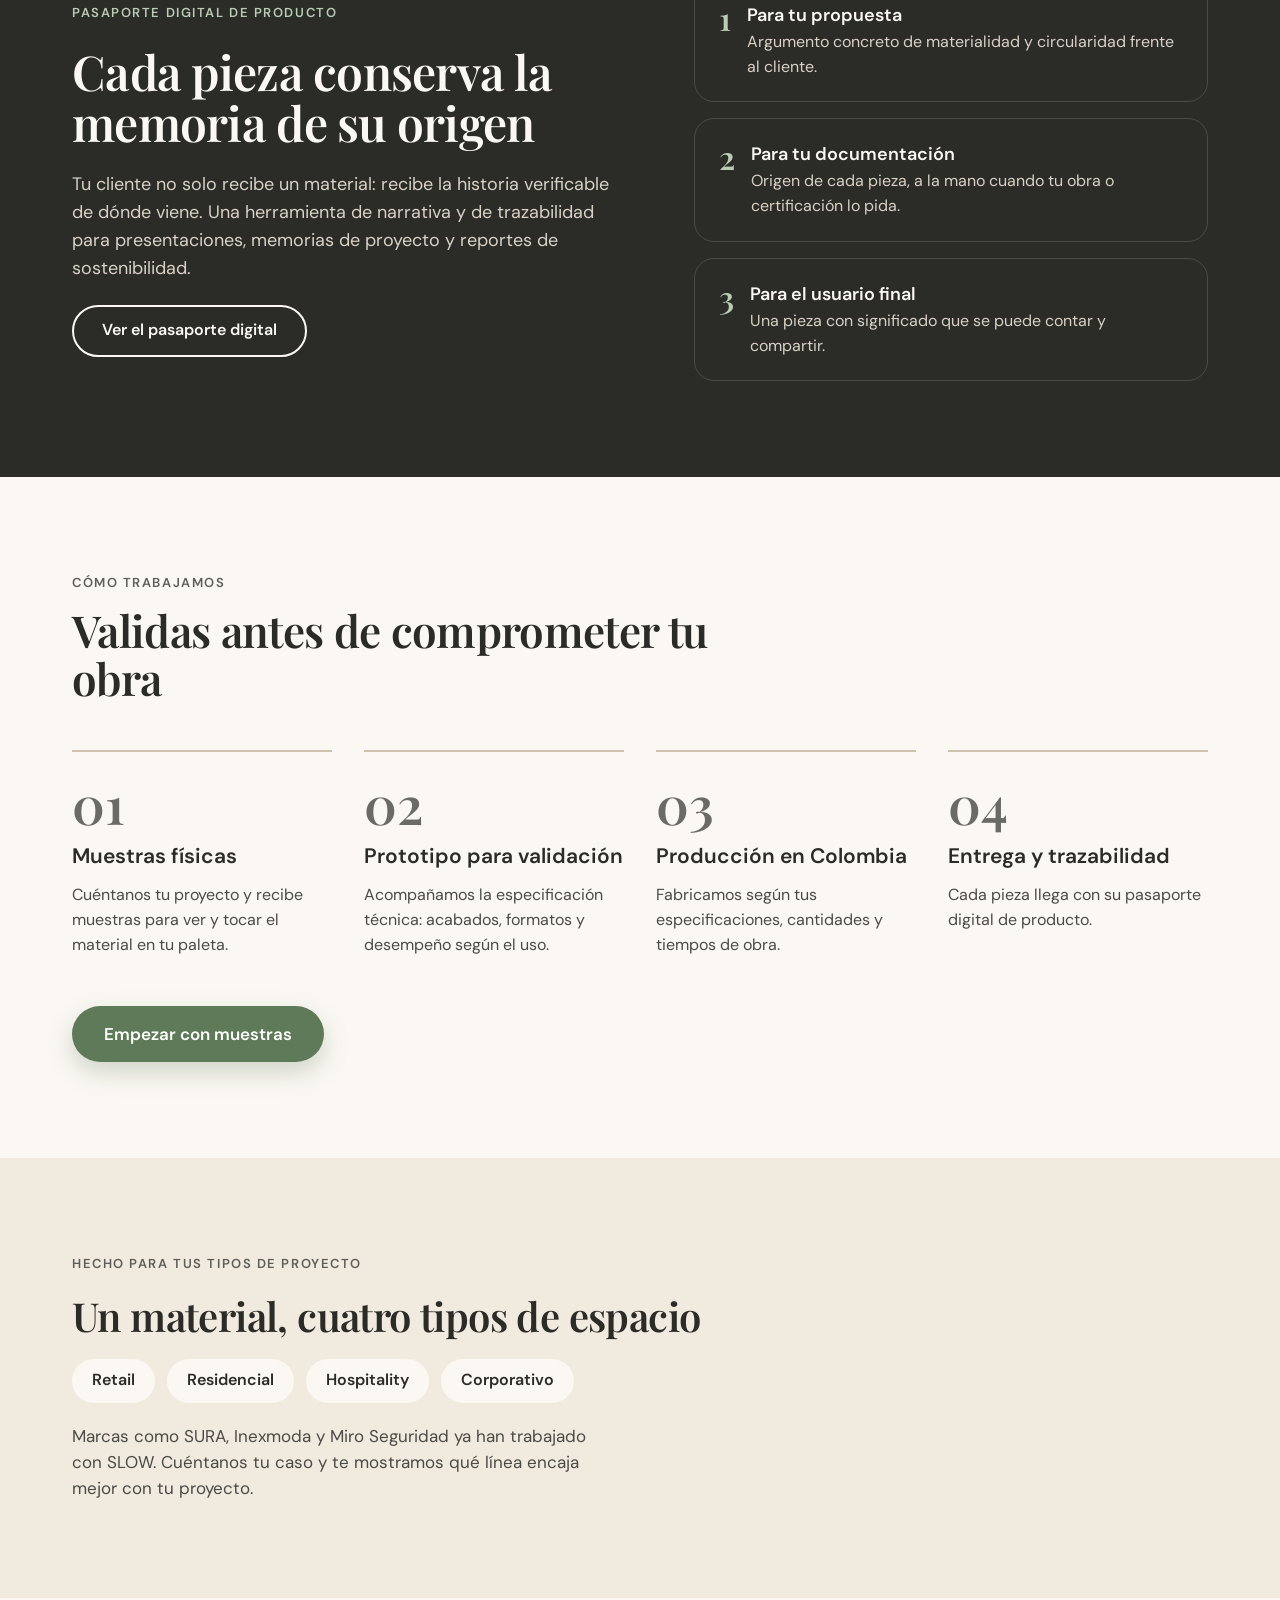
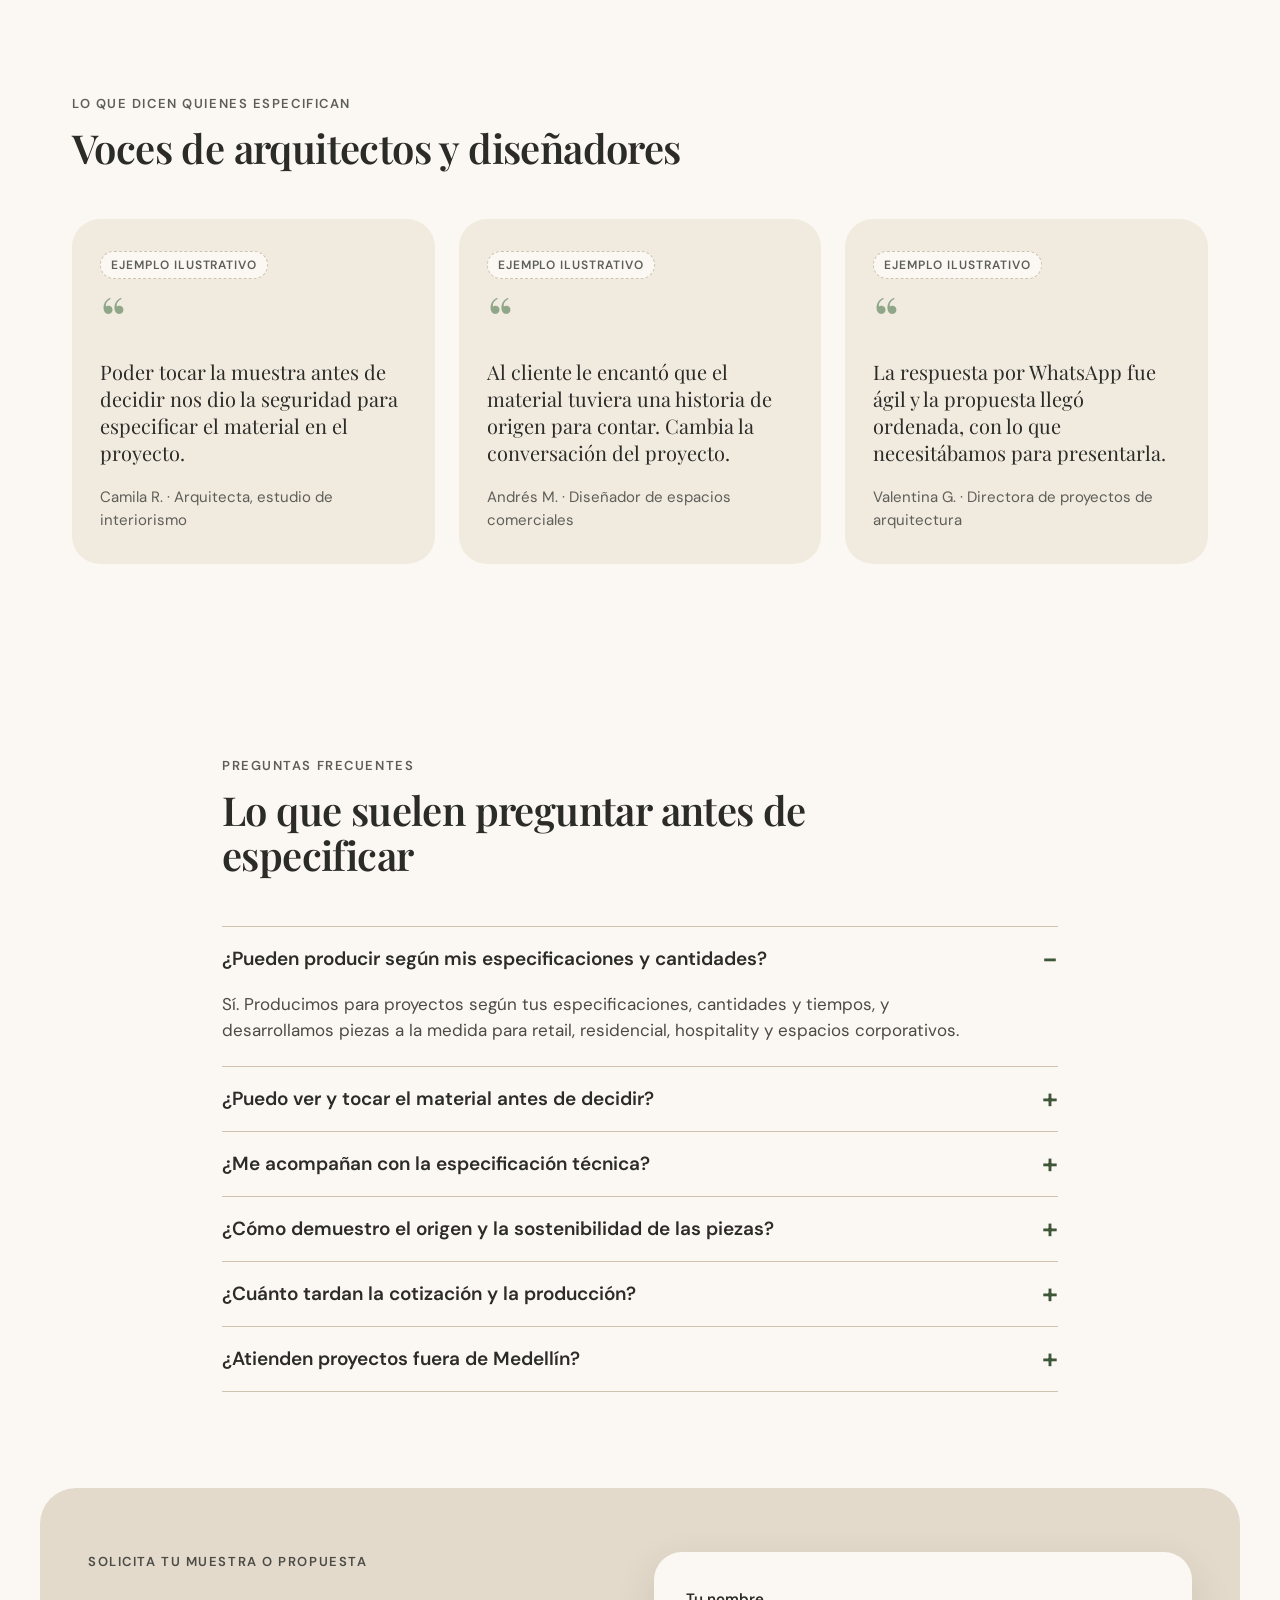
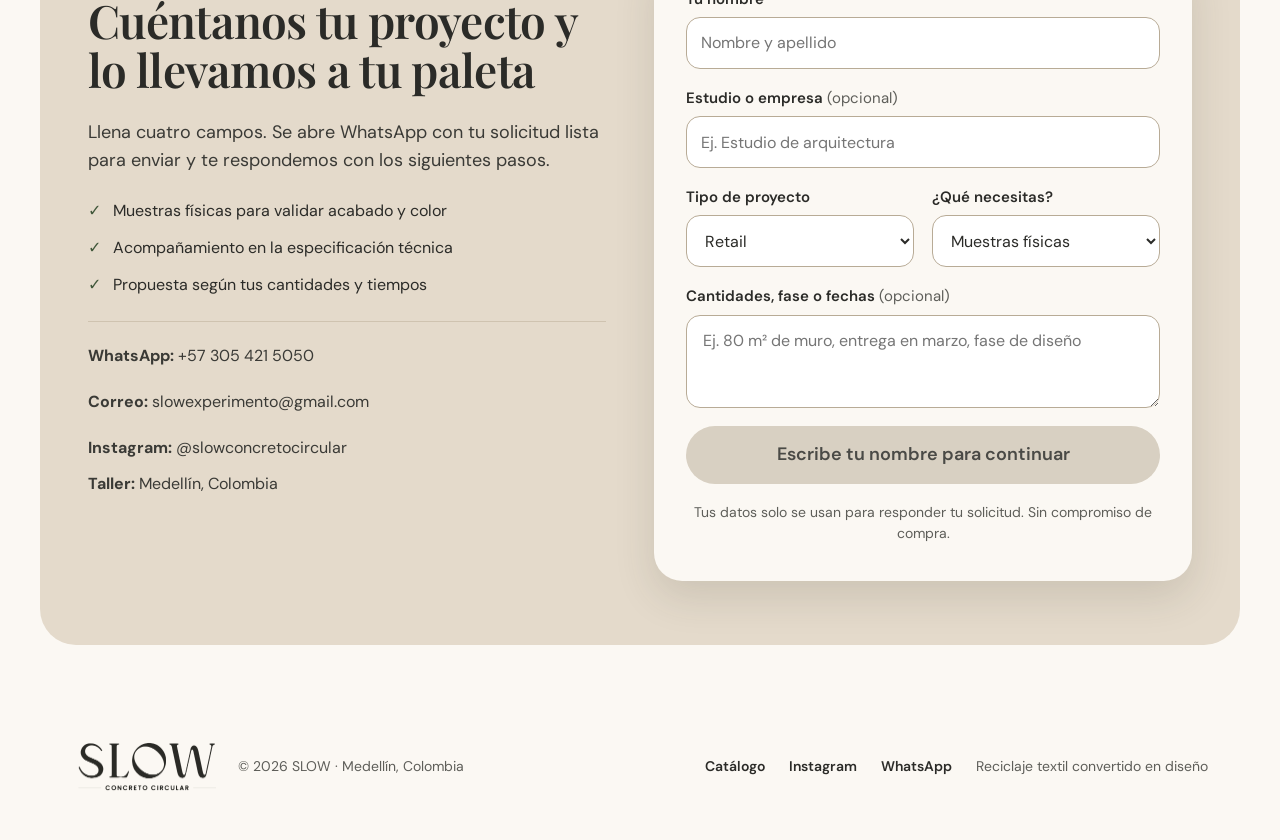
==== commit 272c4c86: "Agrega catálogo, logos de marcas y testimonios de ejemplo - Nueva página catalogo.html con filtros, " ====
--- a/index.html
+++ b/index.html
@@ -25,6 +25,7 @@
       </a>
       <nav class="nav" aria-label="Secciones">
         <a href="#lineas" class="nav-link">Líneas</a>
+        <a href="catalogo.html" class="nav-link">Catálogo</a>
         <a href="#proceso" class="nav-link">Proceso</a>
         <a href="#faq" class="nav-link">Preguntas</a>
         <a href="#contacto" class="btn btn-small">Solicitar muestras</a>
@@ -55,9 +56,11 @@
     <section class="trust">
       <div class="container trust-inner">
         <span class="eyebrow">Proyectos con marcas como</span>
-        <div class="trust-brands">
-          <span>SURA</span><span>Inexmoda</span><span>Miro Seguridad</span>
-        </div>
+        <ul class="logo-row" aria-label="Marcas con las que hemos trabajado">
+          <li><img class="client-logo" src="assets/img/clientes/sura.png" alt="SURA" height="44" onerror="this.outerHTML='&lt;span class=&quot;logo-fallback&quot;&gt;SURA&lt;/span&gt;'"></li>
+          <li><img class="client-logo" src="assets/img/clientes/inexmoda.png" alt="Inexmoda" height="42" onerror="this.outerHTML='&lt;span class=&quot;logo-fallback&quot;&gt;Inexmoda&lt;/span&gt;'"></li>
+          <li><img class="client-logo" src="assets/img/clientes/miro-seguridad.svg" alt="Miro Seguridad" height="56" onerror="this.outerHTML='&lt;span class=&quot;logo-fallback&quot;&gt;Miro Seguridad&lt;/span&gt;'"></li>
+        </ul>
         <span class="trust-note">Producción en Medellín, Colombia</span>
       </div>
     </section>
@@ -144,6 +147,7 @@
             <a href="#contacto" class="btn btn-light" data-need="Desarrollo a la medida">Contar mi proyecto</a>
           </article>
         </div>
+        <div><a href="catalogo.html" class="btn btn-large">Ver catálogo completo</a></div>
       </div>
     </section>
 
@@ -181,23 +185,48 @@
       </div>
     </section>
 
-    <!-- SECTORES Y PRUEBA SOCIAL -->
+    <!-- SECTORES -->
     <section class="section section-sand">
-      <div class="container split">
-        <div class="stack-md split-left">
-          <span class="eyebrow">Hecho para tus tipos de proyecto</span>
-          <h2 class="h2-small">Un material, cuatro tipos de espacio</h2>
-          <ul class="chips">
-            <li>Retail</li><li>Residencial</li><li>Hospitality</li><li>Corporativo</li>
-          </ul>
-          <p class="body-lg">Marcas como SURA, Inexmoda y Miro Seguridad ya han trabajado con SLOW. Cuéntanos tu caso y te mostramos qué línea encaja mejor con tu proyecto.</p>
-        </div>
-        <!-- TODO: reemplazar por un testimonio real de un arquitecto o interiorista -->
-        <figure class="quote">
-          <span class="quote-mark" aria-hidden="true">“</span>
-          <blockquote>[TESTIMONIO DE UN ARQUITECTO O INTERIORISTA: qué proyecto hizo con SLOW y qué resultado tuvo]</blockquote>
-          <figcaption>[Nombre y apellido] · [Estudio o proyecto]</figcaption>
-        </figure>
+      <div class="container stack-md">
+        <span class="eyebrow">Hecho para tus tipos de proyecto</span>
+        <h2 class="h2-small">Un material, cuatro tipos de espacio</h2>
+        <ul class="chips">
+          <li>Retail</li><li>Residencial</li><li>Hospitality</li><li>Corporativo</li>
+        </ul>
+        <p class="body-lg">Marcas como SURA, Inexmoda y Miro Seguridad ya han trabajado con SLOW. Cuéntanos tu caso y te mostramos qué línea encaja mejor con tu proyecto.</p>
+      </div>
+    </section>
+
+    <!-- TESTIMONIOS -->
+    <!-- IMPORTANTE: estos testimonios son de EJEMPLO, escritos para probar el diseño.
+         Antes de publicar para clientes reales, reemplázalos por testimonios verdaderos
+         (con autorización) y borra la etiqueta "Ejemplo ilustrativo". -->
+    <section id="testimonios" class="section">
+      <div class="container stack-lg">
+        <div class="section-head">
+          <span class="eyebrow">Lo que dicen quienes especifican</span>
+          <h2 class="h2-small">Voces de arquitectos y diseñadores</h2>
+        </div>
+        <div class="quotes">
+          <figure class="quote">
+            <span class="sample-tag">Ejemplo ilustrativo</span>
+            <span class="quote-mark" aria-hidden="true">“</span>
+            <blockquote>Poder tocar la muestra antes de decidir nos dio la seguridad para especificar el material en el proyecto.</blockquote>
+            <figcaption>Camila R. · Arquitecta, estudio de interiorismo</figcaption>
+          </figure>
+          <figure class="quote">
+            <span class="sample-tag">Ejemplo ilustrativo</span>
+            <span class="quote-mark" aria-hidden="true">“</span>
+            <blockquote>Al cliente le encantó que el material tuviera una historia de origen para contar. Cambia la conversación del proyecto.</blockquote>
+            <figcaption>Andrés M. · Diseñador de espacios comerciales</figcaption>
+          </figure>
+          <figure class="quote">
+            <span class="sample-tag">Ejemplo ilustrativo</span>
+            <span class="quote-mark" aria-hidden="true">“</span>
+            <blockquote>La respuesta por WhatsApp fue ágil y la propuesta llegó ordenada, con lo que necesitábamos para presentarla.</blockquote>
+            <figcaption>Valentina G. · Directora de proyectos de arquitectura</figcaption>
+          </figure>
+        </div>
       </div>
     </section>
 
@@ -306,6 +335,7 @@
       <span>© <span id="year">2026</span> SLOW · Medellín, Colombia</span>
     </div>
     <div class="footer-right">
+      <a href="catalogo.html">Catálogo</a>
       <a href="https://www.instagram.com/slowconcretocircular/" target="_blank" rel="noopener">Instagram</a>
       <a href="https://wa.me/573054215050">WhatsApp</a>
       <span>Reciclaje textil convertido en diseño</span>
--- a/css/styles.css
+++ b/css/styles.css
@@ -210,3 +210,69 @@
   html { scroll-behavior: auto; }
   .btn { transition: none; }
 }
+
+/* ---- Logos de clientes ---- */
+.logo-row { display: flex; flex-wrap: wrap; align-items: center; gap: 16px 48px; }
+.logo-row li { display: flex; align-items: center; min-height: 44px; }
+.client-logo { display: block; width: auto; max-width: 220px; object-fit: contain; mix-blend-mode: multiply; }
+.logo-fallback { font-family: var(--font-display); font-size: 26px; font-weight: 600; color: var(--ink); }
+
+/* ---- Testimonios (ejemplo) ---- */
+.quotes { display: flex; flex-wrap: wrap; gap: 24px; }
+.quotes .quote { flex: 1 1 300px; padding: 32px 28px; background: var(--sand); box-shadow: none; position: relative; }
+.quotes .quote blockquote { font-size: 20px; }
+.sample-tag { align-self: flex-start; font-size: 12px; font-weight: 600; letter-spacing: .08em; text-transform: uppercase; color: var(--mute); border: 1px dashed var(--line); border-radius: 999px; padding: 4px 10px; background: var(--bg); }
+
+/* ---- Catálogo ---- */
+.nav-link.is-active { color: var(--ink); font-weight: 700; }
+.cat-hero { padding-top: 56px; padding-bottom: 32px; display: flex; flex-direction: column; gap: 20px; max-width: 1200px; }
+.cat-hero h1 { font-size: clamp(38px, 4.6vw, 58px); }
+.filters { position: sticky; top: 72px; z-index: 10; background: var(--bg); border-bottom: 1px solid var(--sand-2); padding: 12px 0; }
+.filters-inner { display: flex; flex-wrap: wrap; gap: 10px; }
+.chip-btn { min-height: 44px; padding: 0 20px; border-radius: 999px; border: 1.5px solid var(--line); background: var(--bg); font-family: inherit; font-size: 15px; font-weight: 600; color: var(--ink); cursor: pointer; }
+.chip-btn:hover { border-color: var(--cta-dark); }
+.chip-btn[aria-pressed="true"] { background: var(--ink); border-color: var(--ink); color: var(--bg); }
+.cat-section { padding: 64px 0 24px; }
+.cat-section[hidden] { display: none; }
+.grid-4 { display: grid; grid-template-columns: repeat(auto-fill, minmax(250px, 1fr)); gap: 24px; }
+.piece { background: #fff; border-radius: 22px; overflow: hidden; box-shadow: var(--shadow); display: flex; flex-direction: column; }
+.piece-img { aspect-ratio: 4 / 5; background: #fff; display: flex; align-items: center; justify-content: center; }
+.piece-img img { width: 100%; height: 100%; object-fit: contain; display: block; }
+.piece-body { padding: 18px 20px 22px; display: flex; flex-direction: column; gap: 6px; flex: 1; background: var(--bg); }
+.piece-body h3 { font-size: 21px; }
+.piece-meta { display: flex; align-items: center; gap: 8px; font-size: 15px; color: var(--body); }
+.dot { width: 14px; height: 14px; border-radius: 50%; border: 1px solid rgba(0,0,0,.15); flex: none; }
+.dot-azul { background: #26307A; }
+.dot-granate { background: #7A2438; }
+.piece-body .btn { margin-top: 12px; min-height: 46px; font-size: 15px; }
+.feature { display: flex; flex-wrap: wrap; gap: 24px; align-items: stretch; }
+.feature-card { flex: 1 1 420px; min-width: 0; border-radius: 24px; overflow: hidden; background: #fff; box-shadow: var(--shadow); display: flex; flex-direction: column; }
+.feature-card img { display: block; width: 100%; height: 360px; object-fit: contain; background: #fff; }
+.feature-card .piece-body { flex: 1; }
+.gallery { display: grid; grid-template-columns: repeat(auto-fill, minmax(260px, 1fr)); gap: 20px; }
+.shot { margin: 0; border-radius: 20px; overflow: hidden; position: relative; background: var(--sand); }
+.shot img { display: block; width: 100%; aspect-ratio: 4 / 5; object-fit: cover; }
+.shot figcaption { position: absolute; left: 12px; bottom: 12px; background: rgba(251, 248, 243, .94); border-radius: 999px; padding: 6px 14px; font-size: 14px; font-weight: 600; }
+.cat-note { font-size: 14px; color: var(--mute); margin-top: 16px; }
+.store-table { width: 100%; border-collapse: collapse; font-size: 16px; }
+.store-table th { text-align: left; font-size: 13px; font-weight: 600; letter-spacing: .1em; text-transform: uppercase; color: var(--mute); padding: 10px 12px; border-bottom: 2px solid var(--line); }
+.store-table td { padding: 14px 12px; border-bottom: 1px solid var(--line); vertical-align: middle; }
+.store-table .price { font-weight: 600; white-space: nowrap; }
+.store-table a.row-link { color: var(--cta-dark); font-weight: 600; display: inline-flex; align-items: center; min-height: 44px; }
+.store-table-wrap { overflow-x: auto; }
+.cta-band { background: var(--ink); color: var(--bg); border-radius: 28px; padding: 40px 36px; display: flex; flex-wrap: wrap; align-items: center; justify-content: space-between; gap: 20px 32px; }
+.cta-band h2 { font-size: clamp(26px, 3vw, 34px); max-width: 640px; }
+.cta-band p { color: #D9D2C5; margin-top: 8px; max-width: 560px; }
+@media (max-width: 720px) {
+  .filters { top: 66px; }
+  .grid-4 { grid-template-columns: repeat(2, minmax(0, 1fr)); gap: 14px; }
+  .piece-body { padding: 14px 14px 18px; }
+  .piece-body h3 { font-size: 18px; }
+  .gallery { grid-template-columns: repeat(2, minmax(0, 1fr)); gap: 12px; }
+  .feature-card img { height: 260px; }
+}
+.sr-only { position: absolute; width: 1px; height: 1px; padding: 0; margin: -1px; overflow: hidden; clip: rect(0,0,0,0); white-space: nowrap; border: 0; }
+.stack-lg > *, .stack-md > * { min-width: 0; }
+.store-table-wrap { max-width: 100%; }
+.store-table-wrap { position: relative; }
+@media (max-width: 720px) { .piece-body .btn { padding: 0 10px; font-size: 14px; white-space: nowrap; } }
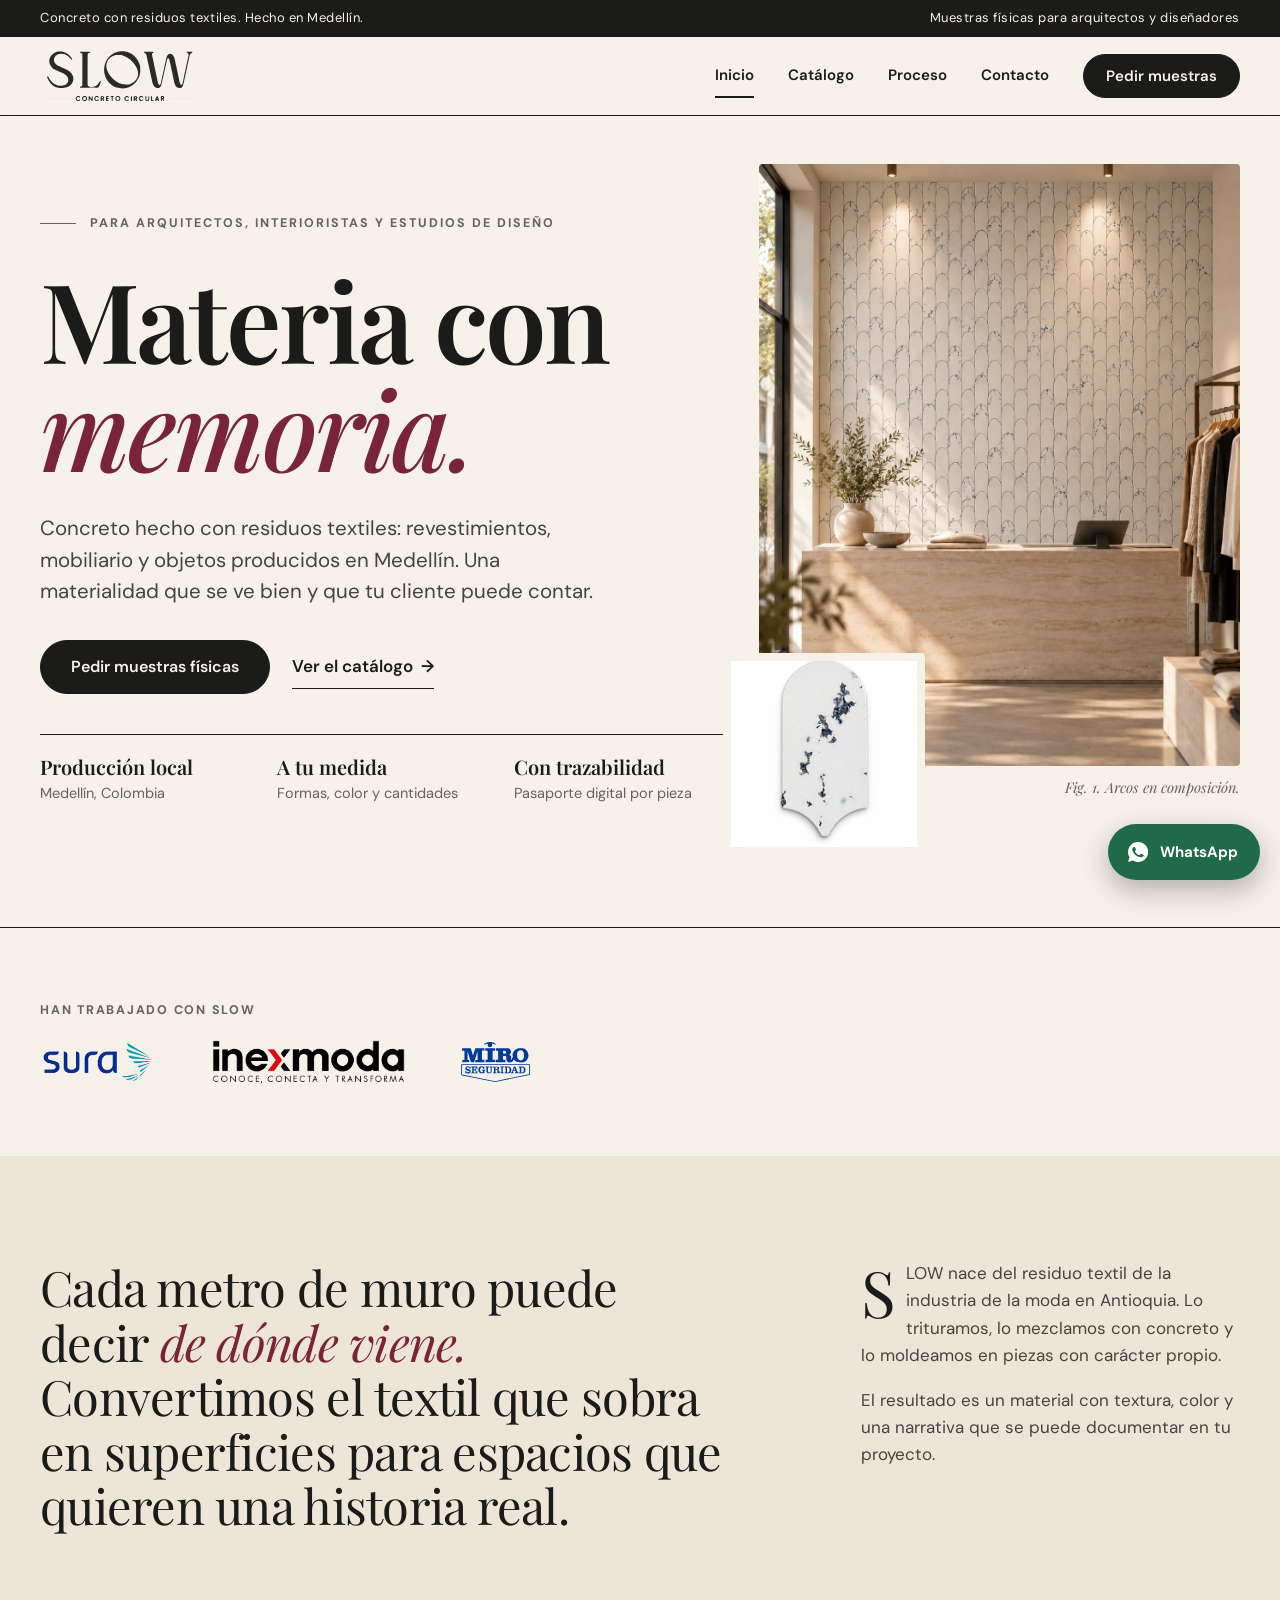
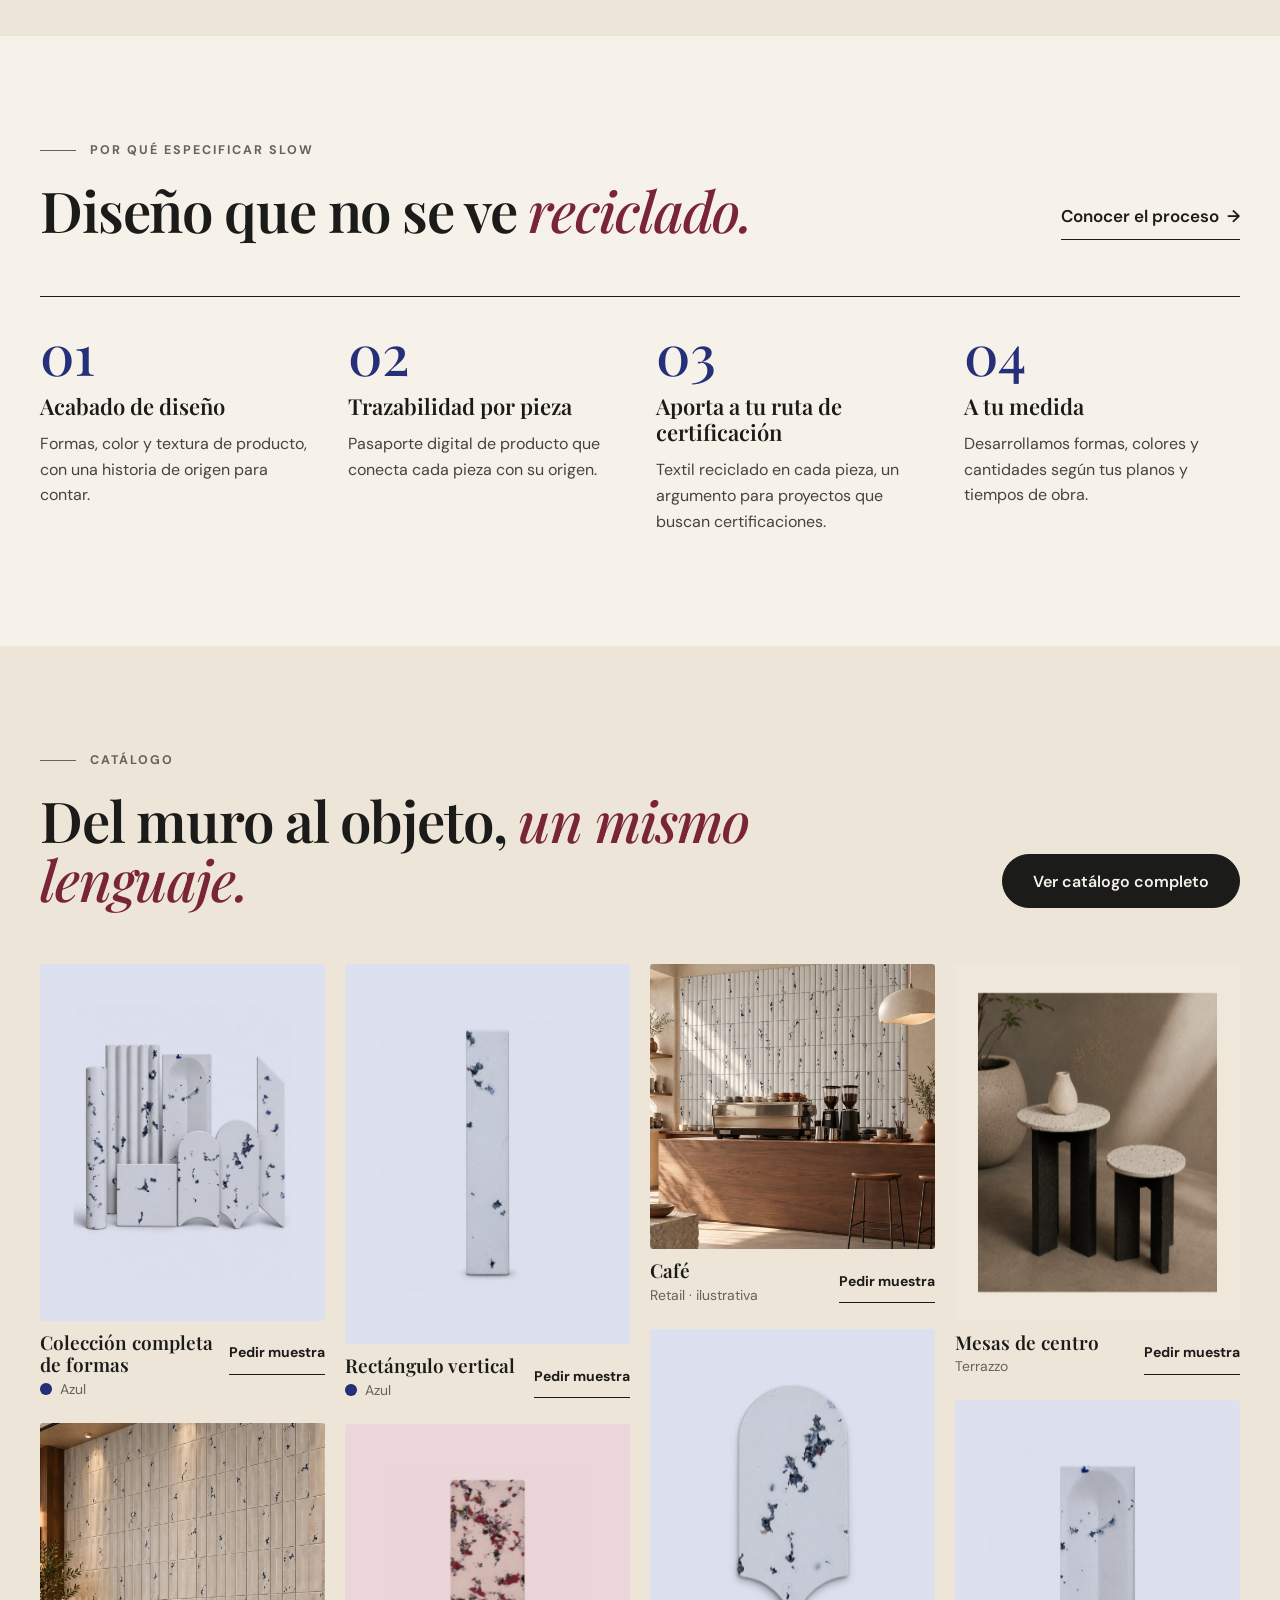
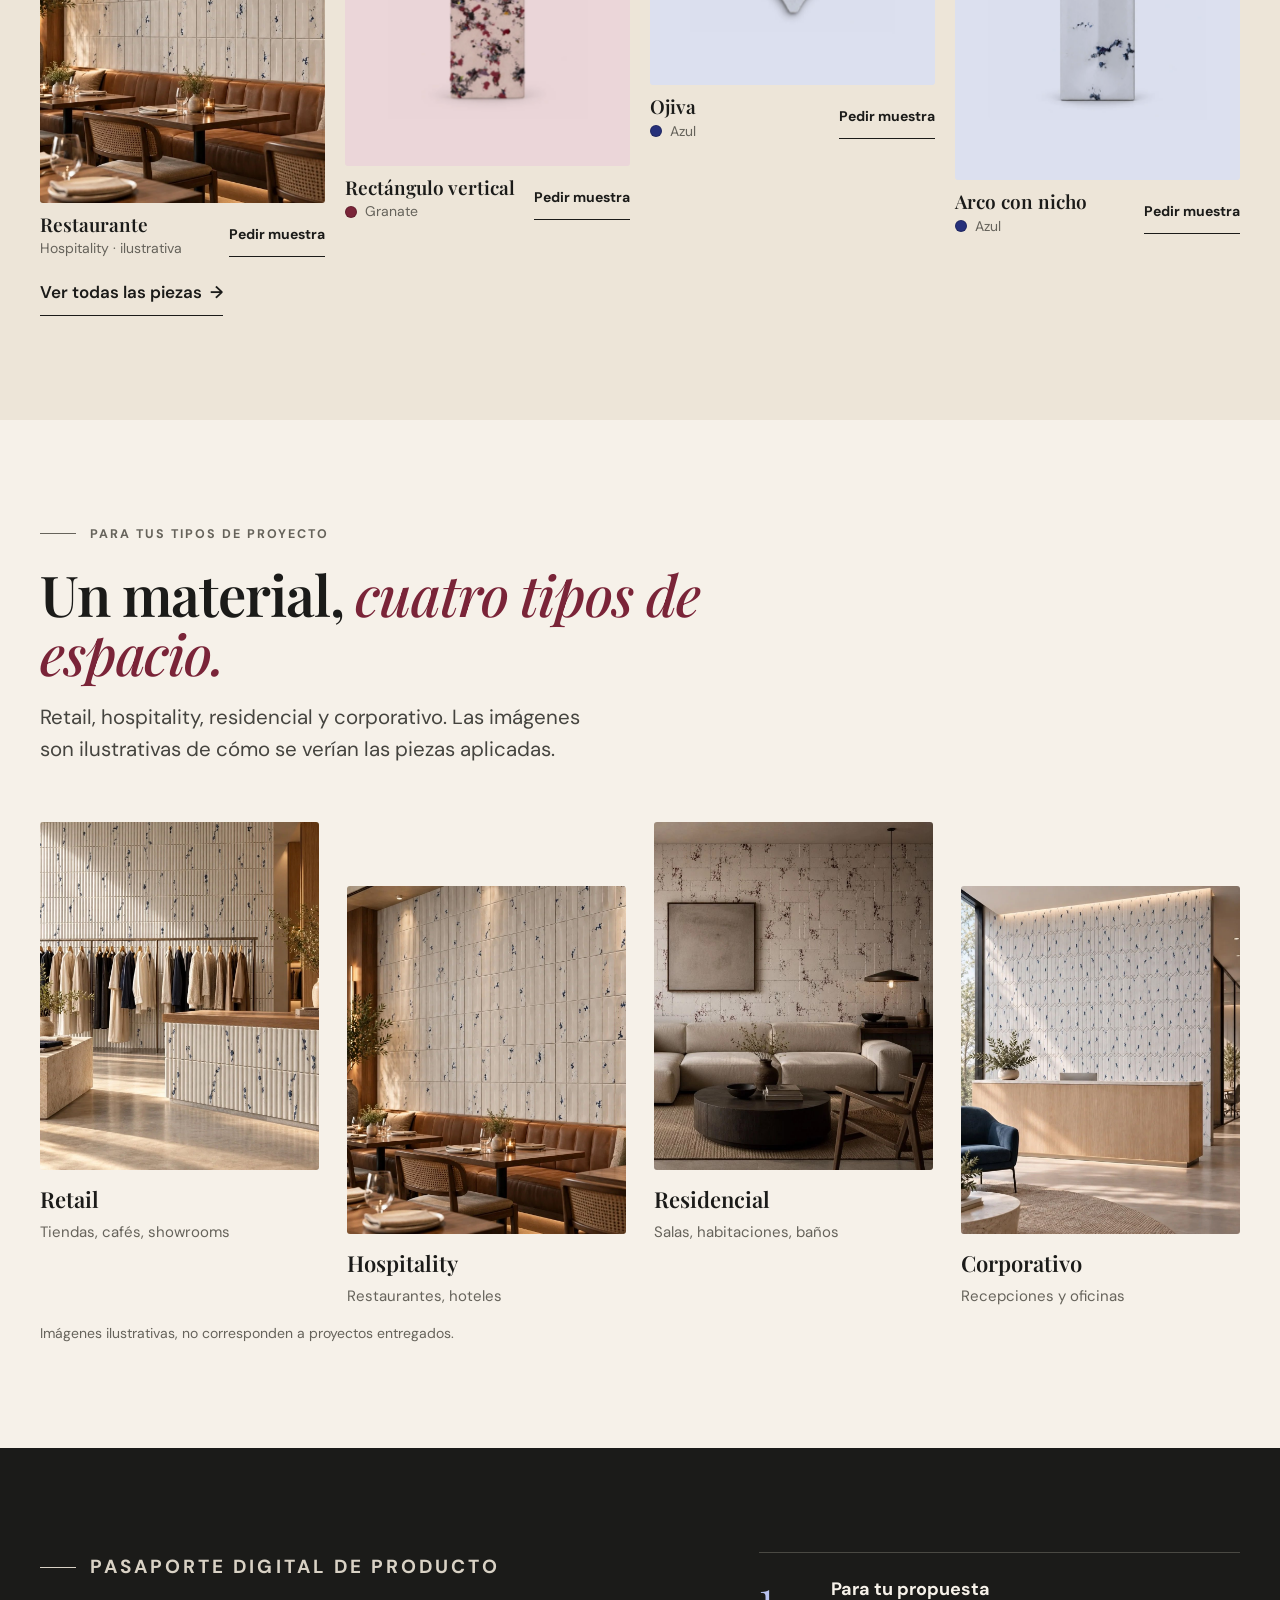
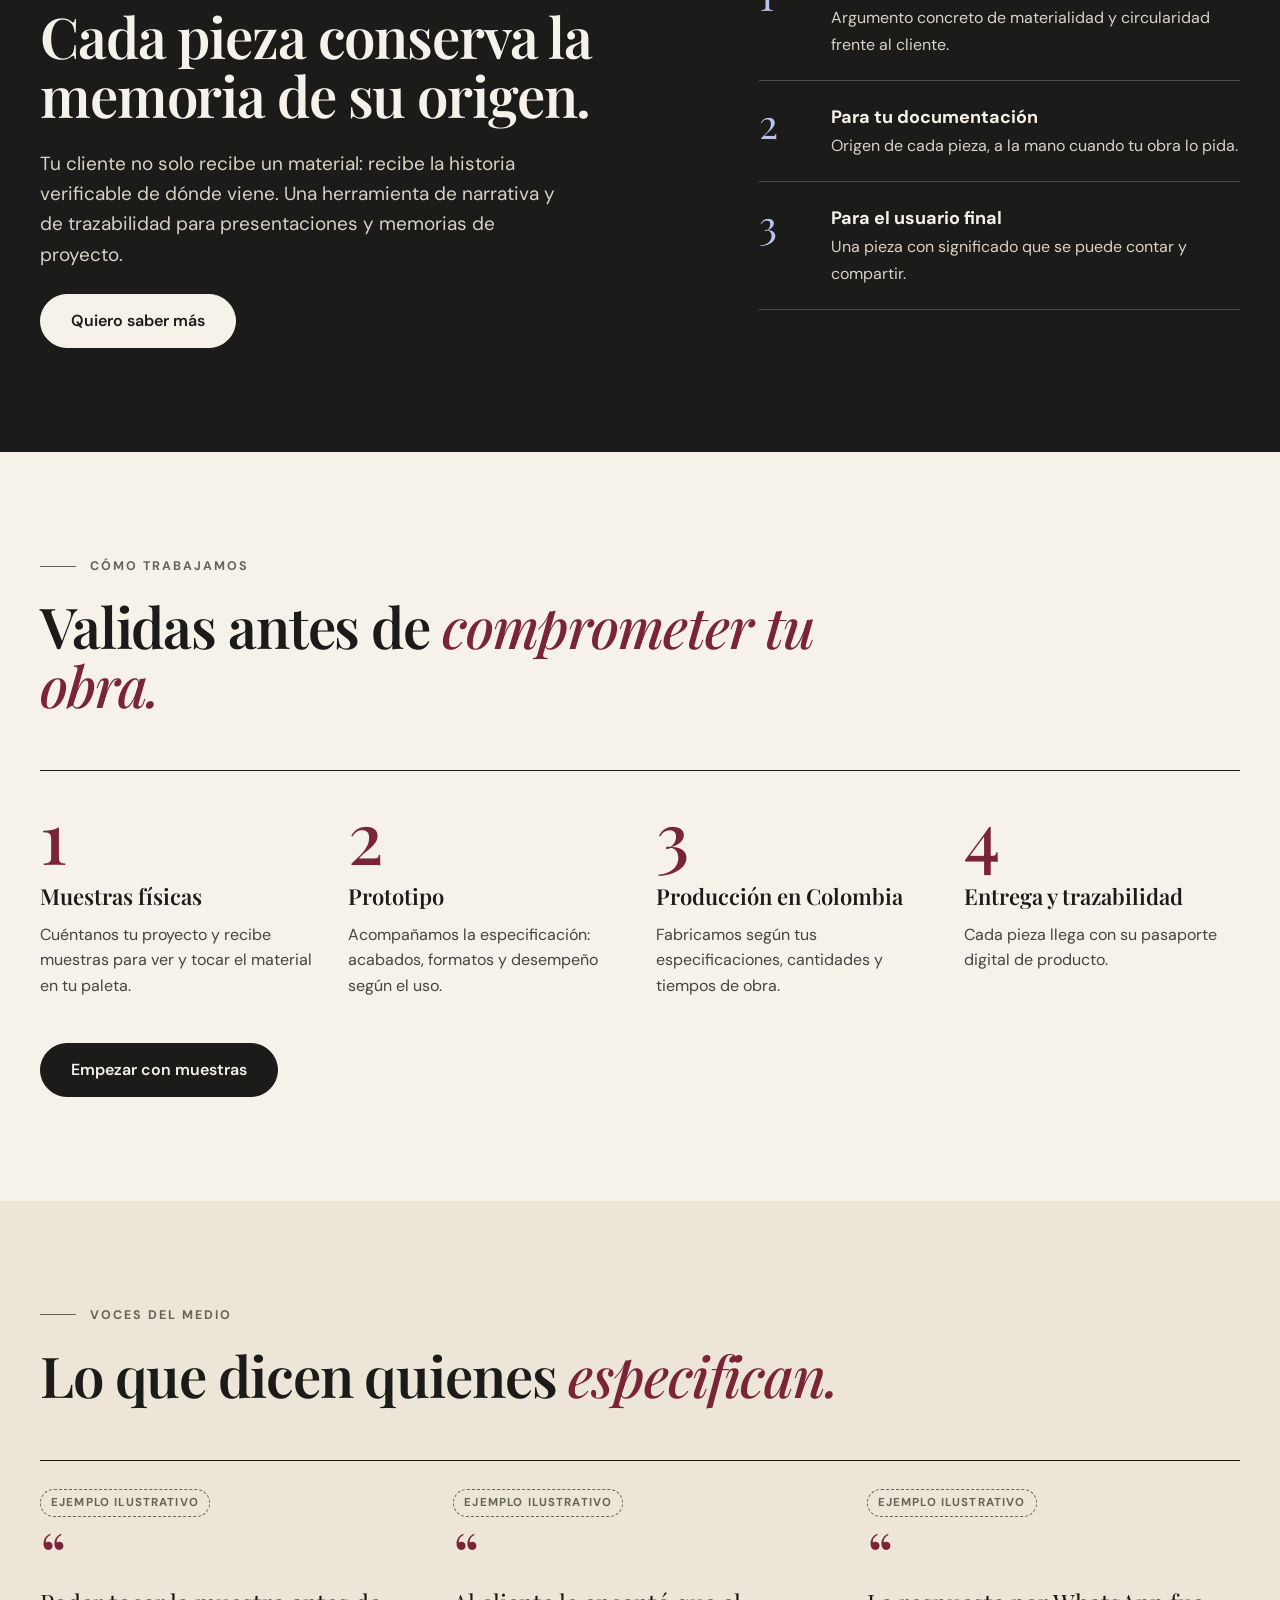
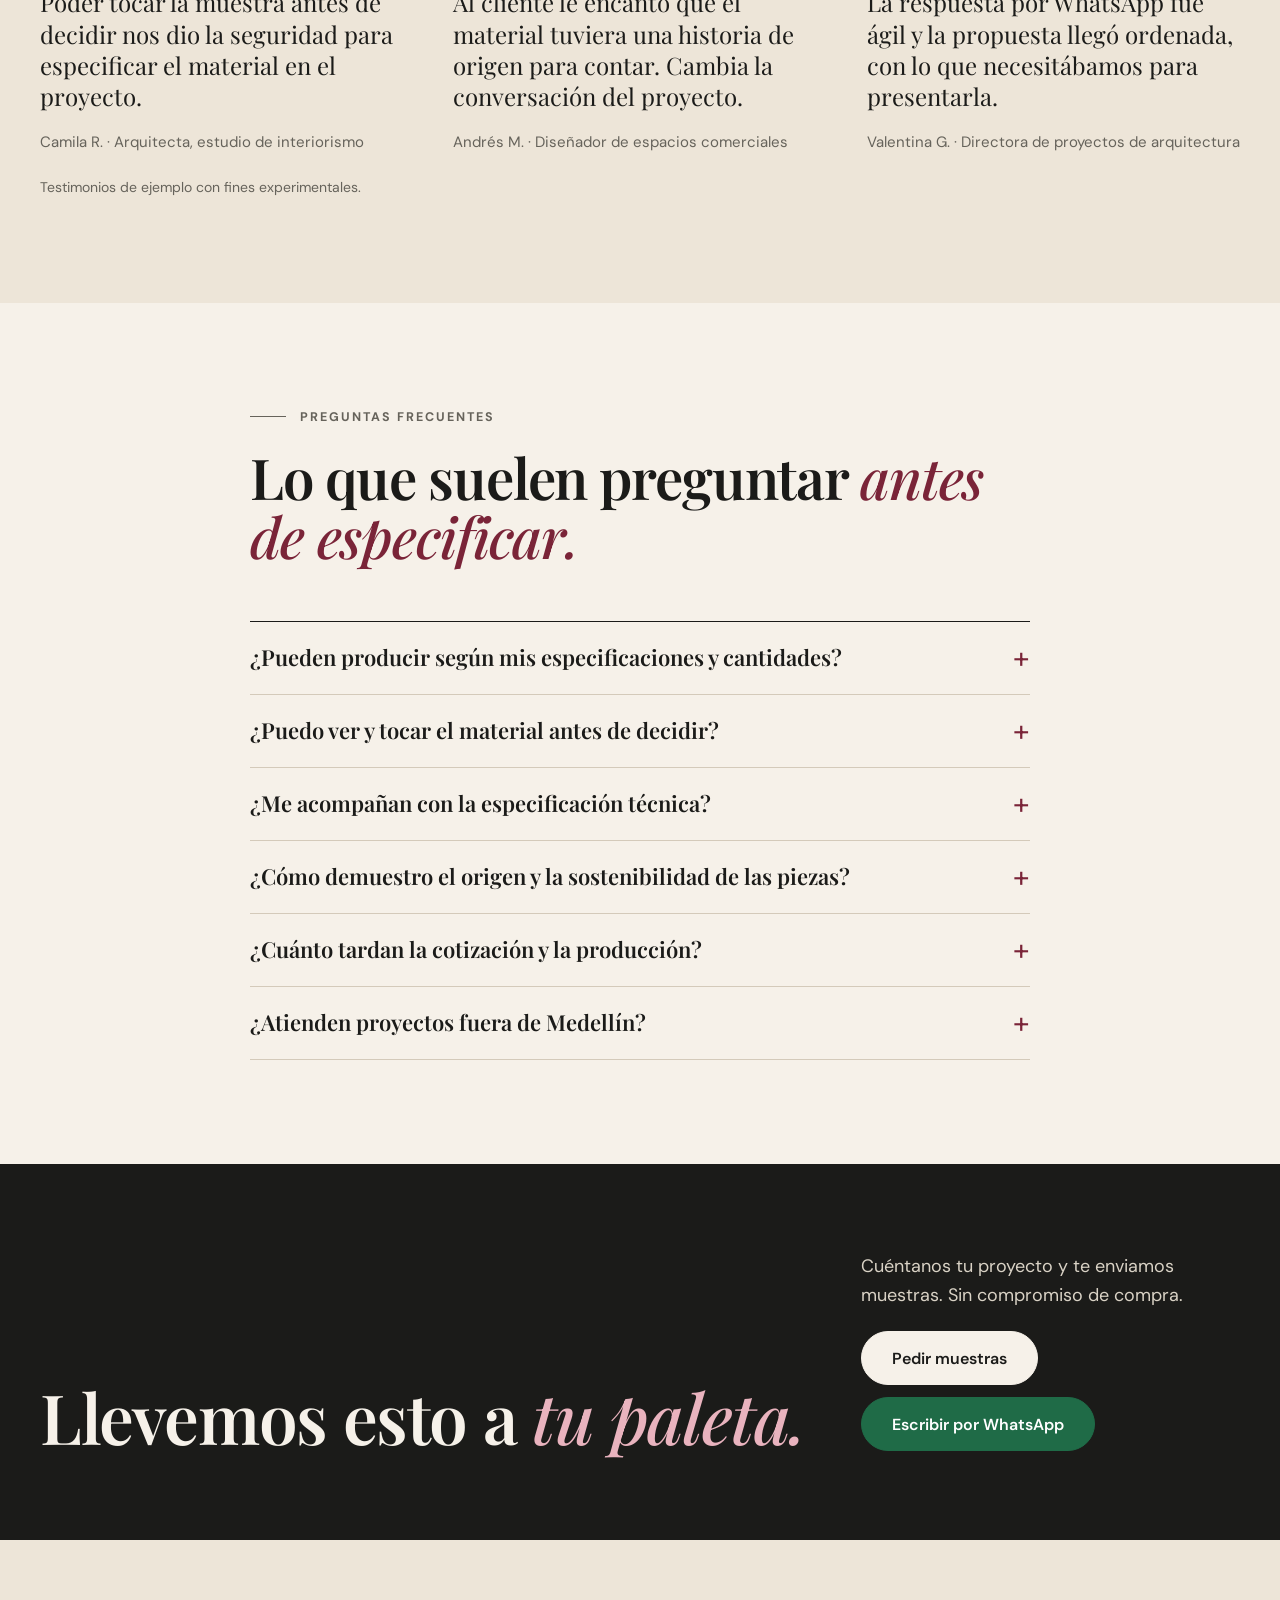
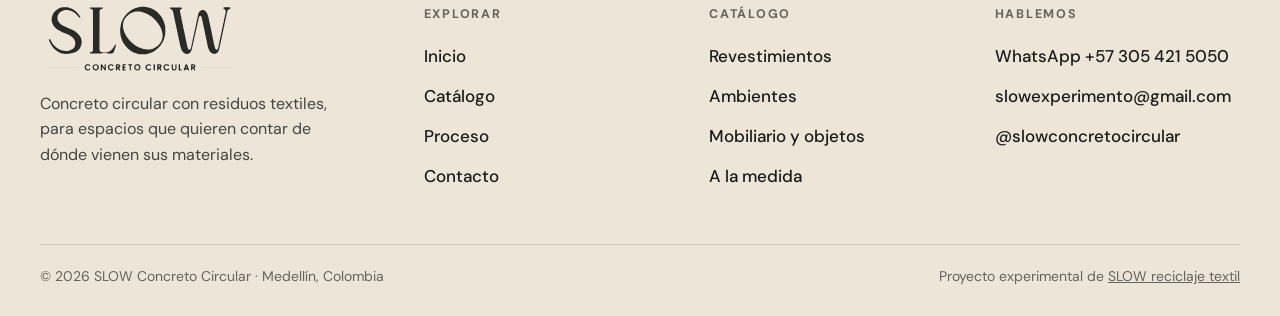
==== commit bd29939e: "Rediseña como sitio web editorial multipágina con catálogo en mosaico Co-Authored-By: Claude Sonnet " ====
--- a/index.html
+++ b/index.html
@@ -1,347 +1,148 @@
 <!DOCTYPE html>
 <html lang="es">
 <head>
-  <meta charset="utf-8">
-  <meta name="viewport" content="width=device-width, initial-scale=1">
-  <title>SLOW Concreto Circular | Materiales con residuos textiles para arquitectos y diseñadores</title>
-  <meta name="description" content="Revestimientos, mobiliario y objetos de diseño hechos con residuos textiles. Producción en Colombia, trazabilidad por pieza y acompañamiento técnico para arquitectos e interioristas.">
-  <meta property="og:title" content="SLOW Concreto Circular | Materiales con memoria para tus proyectos">
-  <meta property="og:description" content="Revestimientos, mobiliario y objetos con residuos textiles. Solicita muestras físicas para tu próximo proyecto.">
-  <meta property="og:type" content="website">
-  <meta property="og:locale" content="es_CO">
-  <link rel="icon" type="image/svg+xml" href="assets/img/slow-concreto-circular.svg">
-  <link rel="preconnect" href="https://fonts.googleapis.com">
-  <link rel="preconnect" href="https://fonts.gstatic.com" crossorigin>
-  <link rel="stylesheet" href="https://fonts.googleapis.com/css2?family=DM+Sans:wght@400;500;600;700&family=Playfair+Display:wght@500;600;700&display=swap">
-  <link rel="stylesheet" href="css/styles.css">
+<meta charset="utf-8">
+<meta name="viewport" content="width=device-width, initial-scale=1">
+<title>SLOW Concreto Circular | Concreto con residuos textiles para arquitectos y diseñadores</title>
+<meta name="description" content="Revestimientos, mobiliario y objetos en concreto con residuos textiles, producidos en Medellín. Pide muestras físicas para tu proyecto.">
+<meta property="og:title" content="SLOW Concreto Circular | Concreto con residuos textiles para arquitectos y diseñadores">
+<meta property="og:description" content="Revestimientos, mobiliario y objetos en concreto con residuos textiles, producidos en Medellín. Pide muestras físicas para tu proyecto.">
+<meta property="og:image" content="assets/img/hero-arcos.jpg">
+<meta name="theme-color" content="#F6F1E9">
+<link rel="icon" href="assets/img/slow-concreto-circular.svg">
+<link rel="preconnect" href="https://fonts.googleapis.com">
+<link rel="preconnect" href="https://fonts.gstatic.com" crossorigin>
+<link href="https://fonts.googleapis.com/css2?family=DM+Sans:wght@400;500;600;700&family=Playfair+Display:ital,wght@0,500;0,600;1,500&display=swap" rel="stylesheet">
+<link rel="stylesheet" href="css/site.css">
 </head>
 <body>
+<a class="skip" href="#main">Saltar al contenido</a>
+<header class="site-header">
+<div class="topbar"><div class="wrap"><span>Concreto con residuos textiles. Hecho en Medellín.</span><span>Muestras físicas para arquitectos y diseñadores</span></div></div>
+<div class="wrap header-row">
+<a class="logo" href="index.html" aria-label="SLOW Concreto Circular, inicio"><img src="assets/img/slow-concreto-circular.svg" alt="SLOW Concreto Circular" width="160" height="55"></a>
+<nav class="nav" aria-label="Principal"><a href="index.html" aria-current="page">Inicio</a><a href="catalogo.html">Catálogo</a><a href="proceso.html">Proceso</a><a href="contacto.html">Contacto</a><a class="btn btn-sm" href="contacto.html?need=muestras">Pedir muestras</a></nav>
+</div>
+</header>
+<main id="main">
 
-  <!-- HEADER -->
-  <div class="site-header">
-    <header class="container header-inner">
-      <a href="#inicio" class="logo-link" aria-label="SLOW Concreto Circular, inicio">
-        <img src="assets/img/slow-concreto-circular.png" alt="SLOW Concreto Circular" width="168" height="57">
-      </a>
-      <nav class="nav" aria-label="Secciones">
-        <a href="#lineas" class="nav-link">Líneas</a>
-        <a href="catalogo.html" class="nav-link">Catálogo</a>
-        <a href="#proceso" class="nav-link">Proceso</a>
-        <a href="#faq" class="nav-link">Preguntas</a>
-        <a href="#contacto" class="btn btn-small">Solicitar muestras</a>
-      </nav>
-    </header>
-  </div>
+<section class="hero"><div class="wrap hero-grid">
+<div class="hero-copy">
+<p class="kicker">Para arquitectos, interioristas y estudios de diseño</p>
+<h1 class="display">Materia con <em>memoria.</em></h1>
+<p class="lede">Concreto hecho con residuos textiles: revestimientos, mobiliario y objetos producidos en Medellín. Una materialidad que se ve bien y que tu cliente puede contar.</p>
+<div class="hero-actions"><a class="btn" href="contacto.html?need=muestras">Pedir muestras físicas</a><a class="link-arrow" href="catalogo.html">Ver el catálogo</a></div>
+<div class="facts"><div><strong>Producción local</strong><span>Medellín, Colombia</span></div><div><strong>A tu medida</strong><span>Formas, color y cantidades</span></div><div><strong>Con trazabilidad</strong><span>Pasaporte digital por pieza</span></div></div>
+</div>
+<div class="hero-media"><img class="main" src="assets/img/hero-arcos.jpg" alt="Piezas en arco de concreto SLOW" width="1122" height="1402"><img class="inset" src="assets/img/catalogo/pieza-ojiva-azul.jpg" alt="Pieza ojiva en azul" loading="lazy"><p class="caption">Fig. 1. Arcos en composición.</p></div>
+</div></section>
 
-  <main>
+<section class="section-tight" style="border-top:1px solid var(--ink)"><div class="wrap">
+<p class="label" style="margin-bottom:20px">Han trabajado con SLOW</p>
+<ul class="logos" aria-label="Marcas con las que hemos trabajado"><li><img class="client-logo" src="assets/img/clientes/sura.png" alt="SURA" style="height:44px" onerror="this.outerHTML='<span class=logo-fallback>SURA</span>'"></li><li><img class="client-logo" src="assets/img/clientes/inexmoda.png" alt="Inexmoda" style="height:44px" onerror="this.outerHTML='<span class=logo-fallback>Inexmoda</span>'"></li><li><img class="client-logo" src="assets/img/clientes/miro-seguridad.svg" alt="Miro Seguridad" style="height:40px" onerror="this.outerHTML='<span class=logo-fallback>Miro Seguridad</span>'"></li></ul>
+</div></section>
 
-    <!-- HERO -->
-    <section id="inicio" class="container hero">
-      <div class="hero-copy">
-        <span class="pill">Para arquitectos, interioristas y estudios de diseño</span>
-        <h1>Especifica materiales con memoria para tus próximos proyectos</h1>
-        <p class="lead">SLOW convierte residuos textiles en revestimientos, mobiliario y objetos de diseño, producidos en Colombia y con trazabilidad en cada pieza. Materialidad que se ve bien y que tu cliente puede contar.</p>
-        <div class="hero-actions">
-          <a href="#contacto" class="btn btn-large">Solicitar muestras físicas</a>
-          <a href="https://wa.me/573054215050?text=Hola%20SLOW%2C%20soy%20arquitecto%2Fa%20o%20dise%C3%B1ador%2Fa%20y%20quiero%20cotizar%20piezas%20para%20un%20proyecto." class="text-link" data-wa-generic>Cotizar por WhatsApp</a>
-        </div>
-        <p class="small-note">Respondemos por WhatsApp. Sin compromiso de compra para pedir muestras o una propuesta.</p>
-      </div>
-      <div class="hero-media">
-        <img src="assets/img/hero-arcos.jpg" alt="Muro revestido con piezas en forma de arco color crema, junto a un mostrador de travertino y un florero con ramas" width="1122" height="1402">
-      </div>
-    </section>
+<section class="section section-paper2"><div class="wrap manifesto">
+<p class="big">Cada metro de muro puede decir <em>de dónde viene.</em> Convertimos el textil que sobra en superficies para espacios que quieren una historia real.</p>
+<div class="cols"><p>SLOW nace del residuo textil de la industria de la moda en Antioquia. Lo trituramos, lo mezclamos con concreto y lo moldeamos en piezas con carácter propio.</p><p>El resultado es un material con textura, color y una narrativa que se puede documentar en tu proyecto.</p></div>
+</div></section>
 
-    <!-- BARRA DE CONFIANZA -->
-    <section class="trust">
-      <div class="container trust-inner">
-        <span class="eyebrow">Proyectos con marcas como</span>
-        <ul class="logo-row" aria-label="Marcas con las que hemos trabajado">
-          <li><img class="client-logo" src="assets/img/clientes/sura.png" alt="SURA" height="44" onerror="this.outerHTML='&lt;span class=&quot;logo-fallback&quot;&gt;SURA&lt;/span&gt;'"></li>
-          <li><img class="client-logo" src="assets/img/clientes/inexmoda.png" alt="Inexmoda" height="42" onerror="this.outerHTML='&lt;span class=&quot;logo-fallback&quot;&gt;Inexmoda&lt;/span&gt;'"></li>
-          <li><img class="client-logo" src="assets/img/clientes/miro-seguridad.svg" alt="Miro Seguridad" height="56" onerror="this.outerHTML='&lt;span class=&quot;logo-fallback&quot;&gt;Miro Seguridad&lt;/span&gt;'"></li>
-        </ul>
-        <span class="trust-note">Producción en Medellín, Colombia</span>
-      </div>
-    </section>
+<section class="section"><div class="wrap">
+<div class="sec-head row"><div><p class="kicker">Por qué especificar SLOW</p><h2>Diseño que no se ve <em>reciclado.</em></h2></div><a class="link-arrow" href="proceso.html">Conocer el proceso</a></div>
+<ul class="numbered">
+<li><span class="n">01</span><h3>Acabado de diseño</h3><p>Formas, color y textura de producto, con una historia de origen para contar.</p></li>
+<li><span class="n">02</span><h3>Trazabilidad por pieza</h3><p>Pasaporte digital de producto que conecta cada pieza con su origen.</p></li>
+<li><span class="n">03</span><h3>Aporta a tu ruta de certificación</h3><p>Textil reciclado en cada pieza, un argumento para proyectos que buscan certificaciones.</p></li>
+<li><span class="n">04</span><h3>A tu medida</h3><p>Desarrollamos formas, colores y cantidades según tus planos y tiempos de obra.</p></li>
+</ul>
+</div></section>
 
-    <!-- BENEFICIOS -->
-    <section class="section">
-      <div class="container stack-lg">
-        <div class="section-head">
-          <span class="eyebrow">Por qué especificar SLOW</span>
-          <h2>Sostenibilidad que también se ve bien y se puede documentar</h2>
-        </div>
-        <div class="cards-row">
-          <article class="benefit">
-            <div class="icon-box">
-              <svg width="26" height="26" viewBox="0 0 24 24" fill="none" stroke="currentColor" stroke-width="1.7" stroke-linecap="round" stroke-linejoin="round" aria-hidden="true"><path d="M12 3l2.6 5.6 6.1.7-4.5 4.2 1.2 6L12 16.5 6.6 19.5l1.2-6L3.3 9.3l6.1-.7z"/></svg>
-            </div>
-            <h3>Diseño que no se ve reciclado</h3>
-            <p>Acabados de producto de diseño, con una historia de origen que tus clientes pueden contar.</p>
-          </article>
-          <article class="benefit">
-            <div class="icon-box">
-              <svg width="26" height="26" viewBox="0 0 24 24" fill="none" stroke="currentColor" stroke-width="1.7" stroke-linecap="round" stroke-linejoin="round" aria-hidden="true"><path d="M12 3l8 4v5c0 4.5-3.2 7.8-8 9-4.8-1.2-8-4.5-8-9V7z"/><path d="M9 12l2.2 2.2L15.5 10"/></svg>
-            </div>
-            <h3>Trazabilidad por pieza</h3>
-            <p>Pasaporte digital de producto: cada pieza conecta con su origen, útil para tu memoria de proyecto.</p>
-          </article>
-          <article class="benefit">
-            <div class="icon-box">
-              <svg width="26" height="26" viewBox="0 0 24 24" fill="none" stroke="currentColor" stroke-width="1.7" stroke-linecap="round" stroke-linejoin="round" aria-hidden="true"><path d="M5 19c0-8 5-13 14-14 0 9-5 14-13 14"/><path d="M5 19c3-5 6-8 10-10"/></svg>
-            </div>
-            <h3>Suma a tu ruta de certificación</h3>
-            <p>Textil reciclado en cada pieza: un argumento sólido para proyectos que buscan certificaciones como LEED.</p>
-          </article>
-          <article class="benefit">
-            <div class="icon-box">
-              <svg width="26" height="26" viewBox="0 0 24 24" fill="none" stroke="currentColor" stroke-width="1.7" stroke-linecap="round" stroke-linejoin="round" aria-hidden="true"><path d="M4 20V10l8-6 8 6v10z"/><path d="M9 20v-6h6v6"/></svg>
-            </div>
-            <h3>Más liviano, muy duradero</h3>
-            <p>Menor peso que una pieza de concreto regular, con la durabilidad que exige un proyecto.</p>
-          </article>
-        </div>
-      </div>
-    </section>
+<section class="section section-paper2"><div class="wrap">
+<div class="sec-head row"><div><p class="kicker">Catálogo</p><h2>Del muro al objeto, <em>un mismo lenguaje.</em></h2></div><a class="btn" href="catalogo.html">Ver catálogo completo</a></div>
+<ul class="mosaic"><li class="tile" data-name="Colección completa de formas (azul)" data-desc="Todas las formas de la línea en azul, para ver cómo conversan en un mismo muro." data-full="assets/img/catalogo/coleccion-azul.jpg" data-alt="Colección completa de formas, concreto SLOW en azul" data-tone="blue" data-kind="product">
+<button class="tile-media blue product r45" type="button" aria-label="Ampliar Colección completa de formas (azul)"><img src="assets/img/catalogo/coleccion-azul.jpg" alt="Colección completa de formas, concreto SLOW en azul" loading="lazy"></button>
+<div class="tile-cap"><div><h3>Colección completa de formas</h3><div class="meta"><span class="dot azul"></span><span>Azul</span></div></div><a class="go" data-wa="Hola SLOW, vi el catálogo y me interesa: Colección completa de formas en azul. ¿Me pueden enviar muestra o cotización?" href="https://wa.me/573054215050">Pedir muestra</a></div>
+</li><li class="tile" data-name="Restaurante" data-desc="Imagen ilustrativa del material aplicado en un restaurante." data-full="assets/img/catalogo/ambiente-restaurante.jpg" data-alt="Restaurante, concreto SLOW" data-tone="sand" data-kind="ambient">
+<button class="tile-media sand r34" type="button" aria-label="Ampliar Restaurante"><img src="assets/img/catalogo/ambiente-restaurante.jpg" alt="Restaurante, concreto SLOW" loading="lazy"></button>
+<div class="tile-cap"><div><h3>Restaurante</h3><div class="meta"><span>Hospitality · ilustrativa</span></div></div><a class="go" data-wa="Hola SLOW, vi el catálogo y me interesa: Restaurante. ¿Me pueden enviar muestra o cotización?" href="https://wa.me/573054215050">Pedir muestra</a></div>
+</li><li class="tile" data-name="Rectángulo vertical (azul)" data-desc="Pieza rectangular vertical en azul índigo. Base modular para muros continuos." data-full="assets/img/catalogo/pieza-rectangulo-azul.jpg" data-alt="Rectángulo vertical, concreto SLOW en azul" data-tone="blue" data-kind="product">
+<button class="tile-media blue product r34" type="button" aria-label="Ampliar Rectángulo vertical (azul)"><img src="assets/img/catalogo/pieza-rectangulo-azul.jpg" alt="Rectángulo vertical, concreto SLOW en azul" loading="lazy"></button>
+<div class="tile-cap"><div><h3>Rectángulo vertical</h3><div class="meta"><span class="dot azul"></span><span>Azul</span></div></div><a class="go" data-wa="Hola SLOW, vi el catálogo y me interesa: Rectángulo vertical en azul. ¿Me pueden enviar muestra o cotización?" href="https://wa.me/573054215050">Pedir muestra</a></div>
+</li><li class="tile" data-name="Rectángulo vertical (granate)" data-desc="El mismo rectángulo vertical en granate, para acentos cálidos." data-full="assets/img/catalogo/pieza-rectangulo-granate.jpg" data-alt="Rectángulo vertical, concreto SLOW en granate" data-tone="garnet" data-kind="product">
+<button class="tile-media garnet product r56" type="button" aria-label="Ampliar Rectángulo vertical (granate)"><img src="assets/img/catalogo/pieza-rectangulo-granate.jpg" alt="Rectángulo vertical, concreto SLOW en granate" loading="lazy"></button>
+<div class="tile-cap"><div><h3>Rectángulo vertical</h3><div class="meta"><span class="dot granate"></span><span>Granate</span></div></div><a class="go" data-wa="Hola SLOW, vi el catálogo y me interesa: Rectángulo vertical en granate. ¿Me pueden enviar muestra o cotización?" href="https://wa.me/573054215050">Pedir muestra</a></div>
+</li><li class="tile" data-name="Café" data-desc="Imagen ilustrativa del material aplicado en un café." data-full="assets/img/catalogo/ambiente-cafe.jpg" data-alt="Café, concreto SLOW" data-tone="sand" data-kind="ambient">
+<button class="tile-media sand r11" type="button" aria-label="Ampliar Café"><img src="assets/img/catalogo/ambiente-cafe.jpg" alt="Café, concreto SLOW" loading="lazy"></button>
+<div class="tile-cap"><div><h3>Café</h3><div class="meta"><span>Retail · ilustrativa</span></div></div><a class="go" data-wa="Hola SLOW, vi el catálogo y me interesa: Café. ¿Me pueden enviar muestra o cotización?" href="https://wa.me/573054215050">Pedir muestra</a></div>
+</li><li class="tile" data-name="Ojiva (azul)" data-desc="Forma ojival de remate apuntado, con presencia casi arquitectónica." data-full="assets/img/catalogo/pieza-ojiva-azul.jpg" data-alt="Ojiva, concreto SLOW en azul" data-tone="blue" data-kind="product">
+<button class="tile-media blue product r45" type="button" aria-label="Ampliar Ojiva (azul)"><img src="assets/img/catalogo/pieza-ojiva-azul.jpg" alt="Ojiva, concreto SLOW en azul" loading="lazy"></button>
+<div class="tile-cap"><div><h3>Ojiva</h3><div class="meta"><span class="dot azul"></span><span>Azul</span></div></div><a class="go" data-wa="Hola SLOW, vi el catálogo y me interesa: Ojiva en azul. ¿Me pueden enviar muestra o cotización?" href="https://wa.me/573054215050">Pedir muestra</a></div>
+</li><li class="tile" data-name="Mesas de centro" data-desc="Mesas de centro en concreto con residuos textiles." data-full="assets/img/mesas-terrazzo.jpg" data-alt="Mesas de centro, concreto SLOW" data-tone="sand" data-kind="product">
+<button class="tile-media sand product r45" type="button" aria-label="Ampliar Mesas de centro"><img src="assets/img/mesas-terrazzo.jpg" alt="Mesas de centro, concreto SLOW" loading="lazy"></button>
+<div class="tile-cap"><div><h3>Mesas de centro</h3><div class="meta"><span>Terrazzo</span></div></div><a class="go" data-wa="Hola SLOW, vi el catálogo y me interesa: Mesas de centro. ¿Me pueden enviar muestra o cotización?" href="https://wa.me/573054215050">Pedir muestra</a></div>
+</li><li class="tile" data-name="Arco con nicho (azul)" data-desc="Arco con hueco interior, pensado para exhibir objetos." data-full="assets/img/catalogo/pieza-arco-nicho-azul.jpg" data-alt="Arco con nicho, concreto SLOW en azul" data-tone="blue" data-kind="product">
+<button class="tile-media blue product r34" type="button" aria-label="Ampliar Arco con nicho (azul)"><img src="assets/img/catalogo/pieza-arco-nicho-azul.jpg" alt="Arco con nicho, concreto SLOW en azul" loading="lazy"></button>
+<div class="tile-cap"><div><h3>Arco con nicho</h3><div class="meta"><span class="dot azul"></span><span>Azul</span></div></div><a class="go" data-wa="Hola SLOW, vi el catálogo y me interesa: Arco con nicho en azul. ¿Me pueden enviar muestra o cotización?" href="https://wa.me/573054215050">Pedir muestra</a></div>
+</li></ul>
+<p style="margin-top:12px"><a class="link-arrow" href="catalogo.html">Ver todas las piezas</a></p>
+</div></section>
 
-    <!-- LÍNEAS -->
-    <section id="lineas" class="section section-sand">
-      <div class="container stack-lg">
-        <div class="section-head">
-          <span class="eyebrow">Líneas para tu especificación</span>
-          <h2>Del muro al objeto, un mismo lenguaje de material</h2>
-          <p class="section-lead">Trabajamos con arquitectos, interioristas, marcas y empresas que necesitan revestimientos, mobiliario y piezas en cantidad.</p>
-        </div>
-        <div class="cards-row">
-          <article class="product">
-            <img src="assets/img/hero-arcos.jpg" alt="Muro revestido con piezas en forma de arco color crema" loading="lazy" style="object-position:center 25%">
-            <div class="product-body">
-              <h3>Revestimientos</h3>
-              <p>Piezas para muros en retail, hospitality, residencial y corporativo.</p>
-              <a href="#contacto" class="card-link" data-need="Muestras físicas de revestimientos">Pedir muestra de revestimiento</a>
-            </div>
-          </article>
-          <article class="product">
-            <img src="assets/img/mesas-terrazzo.jpg" alt="Dos mesas auxiliares con tapa clara moteada y patas negras, con un florero blanco" loading="lazy" style="object-position:center 55%">
-            <div class="product-body">
-              <h3>Mobiliario</h3>
-              <p>Mesas y piezas con carácter para espacios comerciales y residenciales.</p>
-              <a href="#contacto" class="card-link" data-need="Cotización de mobiliario">Cotizar mobiliario</a>
-            </div>
-          </article>
-          <article class="product">
-            <img src="assets/img/florero-acanalado.jpg" alt="Florero blanco acanalado con flores secas sobre un fondo de concreto" loading="lazy" style="object-position:center 60%">
-            <div class="product-body">
-              <h3>Objetos y floreros</h3>
-              <p>Pequeñas piezas que cuentan la misma historia. Ideales para styling y regalos corporativos.</p>
-              <a href="#contacto" class="card-link" data-need="Cotización de objetos o regalos corporativos">Cotizar objetos</a>
-            </div>
-          </article>
-          <article class="product product-dark">
-            <div class="stack-md">
-              <span class="eyebrow eyebrow-light">A la medida</span>
-              <h3>¿Tu proyecto necesita algo que no existe?</h3>
-              <p>Desarrollamos materiales, mobiliario, revestimientos y objetos según tus planos, cantidades y tiempos. También colecciones y regalos corporativos para marcas.</p>
-            </div>
-            <a href="#contacto" class="btn btn-light" data-need="Desarrollo a la medida">Contar mi proyecto</a>
-          </article>
-        </div>
-        <div><a href="catalogo.html" class="btn btn-large">Ver catálogo completo</a></div>
-      </div>
-    </section>
+<section class="section"><div class="wrap">
+<div class="sec-head"><p class="kicker">Para tus tipos de proyecto</p><h2>Un material, <em>cuatro tipos de espacio.</em></h2><p class="lede">Retail, hospitality, residencial y corporativo. Las imágenes son ilustrativas de cómo se verían las piezas aplicadas.</p></div>
+<div class="spaces">
+<figure><img src="assets/img/catalogo/ambiente-tienda.jpg" alt="Ambiente ilustrativo de retail" loading="lazy"><figcaption><strong>Retail</strong><span>Tiendas, cafés, showrooms</span></figcaption></figure>
+<figure><img src="assets/img/catalogo/ambiente-restaurante.jpg" alt="Ambiente ilustrativo de hospitality" loading="lazy"><figcaption><strong>Hospitality</strong><span>Restaurantes, hoteles</span></figcaption></figure>
+<figure><img src="assets/img/catalogo/ambiente-sala.jpg" alt="Ambiente ilustrativo residencial" loading="lazy"><figcaption><strong>Residencial</strong><span>Salas, habitaciones, baños</span></figcaption></figure>
+<figure><img src="assets/img/catalogo/ambiente-recepcion.jpg" alt="Ambiente ilustrativo corporativo" loading="lazy"><figcaption><strong>Corporativo</strong><span>Recepciones y oficinas</span></figcaption></figure>
+</div>
+<p class="note">Imágenes ilustrativas, no corresponden a proyectos entregados.</p>
+</div></section>
 
-    <!-- PASAPORTE DIGITAL -->
-    <section class="section section-dark">
-      <div class="container passport">
-        <div class="passport-copy">
-          <span class="eyebrow eyebrow-light">Pasaporte digital de producto</span>
-          <h2>Cada pieza conserva la memoria de su origen</h2>
-          <p>Tu cliente no solo recibe un material: recibe la historia verificable de dónde viene. Una herramienta de narrativa y de trazabilidad para presentaciones, memorias de proyecto y reportes de sostenibilidad.</p>
-          <a href="https://pasaportedigitalobjetos.slowreciclaje.com" class="btn btn-outline-light" target="_blank" rel="noopener">Ver el pasaporte digital</a>
-        </div>
-        <ol class="passport-list">
-          <li><span class="num">1</span><div><strong>Para tu propuesta</strong><span>Argumento concreto de materialidad y circularidad frente al cliente.</span></div></li>
-          <li><span class="num">2</span><div><strong>Para tu documentación</strong><span>Origen de cada pieza, a la mano cuando tu obra o certificación lo pida.</span></div></li>
-          <li><span class="num">3</span><div><strong>Para el usuario final</strong><span>Una pieza con significado que se puede contar y compartir.</span></div></li>
-        </ol>
-      </div>
-    </section>
+<section class="section section-dark"><div class="wrap passport">
+<div class="copy"><p class="kicker light">Pasaporte digital de producto</p><h2>Cada pieza conserva la memoria de su origen.</h2><p>Tu cliente no solo recibe un material: recibe la historia verificable de dónde viene. Una herramienta de narrativa y de trazabilidad para presentaciones y memorias de proyecto.</p><a class="btn btn-light" style="align-self:flex-start" href="contacto.html?need=info">Quiero saber más</a></div>
+<ol class="list"><li><span class="num">1</span><div><strong>Para tu propuesta</strong><span>Argumento concreto de materialidad y circularidad frente al cliente.</span></div></li><li><span class="num">2</span><div><strong>Para tu documentación</strong><span>Origen de cada pieza, a la mano cuando tu obra lo pida.</span></div></li><li><span class="num">3</span><div><strong>Para el usuario final</strong><span>Una pieza con significado que se puede contar y compartir.</span></div></li></ol>
+</div></section>
 
-    <!-- PROCESO -->
-    <section id="proceso" class="section">
-      <div class="container stack-lg">
-        <div class="section-head">
-          <span class="eyebrow">Cómo trabajamos</span>
-          <h2>Validas antes de comprometer tu obra</h2>
-        </div>
-        <ol class="steps">
-          <li><span class="step-num">01</span><h3>Muestras físicas</h3><p>Cuéntanos tu proyecto y recibe muestras para ver y tocar el material en tu paleta.</p></li>
-          <li><span class="step-num">02</span><h3>Prototipo para validación</h3><p>Acompañamos la especificación técnica: acabados, formatos y desempeño según el uso.</p></li>
-          <li><span class="step-num">03</span><h3>Producción en Colombia</h3><p>Fabricamos según tus especificaciones, cantidades y tiempos de obra.</p></li>
-          <li><span class="step-num">04</span><h3>Entrega y trazabilidad</h3><p>Cada pieza llega con su pasaporte digital de producto.</p></li>
-        </ol>
-        <div><a href="#contacto" class="btn btn-large">Empezar con muestras</a></div>
-      </div>
-    </section>
+<section class="section"><div class="wrap">
+<div class="sec-head"><p class="kicker">Cómo trabajamos</p><h2>Validas antes de <em>comprometer tu obra.</em></h2></div>
+<ol class="steps">
+<li><span class="n">1</span><h3>Muestras físicas</h3><p>Cuéntanos tu proyecto y recibe muestras para ver y tocar el material en tu paleta.</p></li>
+<li><span class="n">2</span><h3>Prototipo</h3><p>Acompañamos la especificación: acabados, formatos y desempeño según el uso.</p></li>
+<li><span class="n">3</span><h3>Producción en Colombia</h3><p>Fabricamos según tus especificaciones, cantidades y tiempos de obra.</p></li>
+<li><span class="n">4</span><h3>Entrega y trazabilidad</h3><p>Cada pieza llega con su pasaporte digital de producto.</p></li>
+</ol>
+<p style="margin-top:36px"><a class="btn" href="contacto.html?need=muestras">Empezar con muestras</a></p>
+</div></section>
 
-    <!-- SECTORES -->
-    <section class="section section-sand">
-      <div class="container stack-md">
-        <span class="eyebrow">Hecho para tus tipos de proyecto</span>
-        <h2 class="h2-small">Un material, cuatro tipos de espacio</h2>
-        <ul class="chips">
-          <li>Retail</li><li>Residencial</li><li>Hospitality</li><li>Corporativo</li>
-        </ul>
-        <p class="body-lg">Marcas como SURA, Inexmoda y Miro Seguridad ya han trabajado con SLOW. Cuéntanos tu caso y te mostramos qué línea encaja mejor con tu proyecto.</p>
-      </div>
-    </section>
+<section class="section section-paper2"><div class="wrap">
+<div class="sec-head"><p class="kicker">Voces del medio</p><h2>Lo que dicen quienes <em>especifican.</em></h2></div>
+<!-- TESTIMONIOS EXPERIMENTALES: reemplazar por reales antes de publicar -->
+<div class="quotes"><figure class="quote"><span class="sample-tag">Ejemplo ilustrativo</span><blockquote>Poder tocar la muestra antes de decidir nos dio la seguridad para especificar el material en el proyecto.</blockquote><figcaption>Camila R. · Arquitecta, estudio de interiorismo</figcaption></figure><figure class="quote"><span class="sample-tag">Ejemplo ilustrativo</span><blockquote>Al cliente le encantó que el material tuviera una historia de origen para contar. Cambia la conversación del proyecto.</blockquote><figcaption>Andrés M. · Diseñador de espacios comerciales</figcaption></figure><figure class="quote"><span class="sample-tag">Ejemplo ilustrativo</span><blockquote>La respuesta por WhatsApp fue ágil y la propuesta llegó ordenada, con lo que necesitábamos para presentarla.</blockquote><figcaption>Valentina G. · Directora de proyectos de arquitectura</figcaption></figure></div>
+<p class="note">Testimonios de ejemplo con fines experimentales.</p>
+</div></section>
 
-    <!-- TESTIMONIOS -->
-    <!-- IMPORTANTE: estos testimonios son de EJEMPLO, escritos para probar el diseño.
-         Antes de publicar para clientes reales, reemplázalos por testimonios verdaderos
-         (con autorización) y borra la etiqueta "Ejemplo ilustrativo". -->
-    <section id="testimonios" class="section">
-      <div class="container stack-lg">
-        <div class="section-head">
-          <span class="eyebrow">Lo que dicen quienes especifican</span>
-          <h2 class="h2-small">Voces de arquitectos y diseñadores</h2>
-        </div>
-        <div class="quotes">
-          <figure class="quote">
-            <span class="sample-tag">Ejemplo ilustrativo</span>
-            <span class="quote-mark" aria-hidden="true">“</span>
-            <blockquote>Poder tocar la muestra antes de decidir nos dio la seguridad para especificar el material en el proyecto.</blockquote>
-            <figcaption>Camila R. · Arquitecta, estudio de interiorismo</figcaption>
-          </figure>
-          <figure class="quote">
-            <span class="sample-tag">Ejemplo ilustrativo</span>
-            <span class="quote-mark" aria-hidden="true">“</span>
-            <blockquote>Al cliente le encantó que el material tuviera una historia de origen para contar. Cambia la conversación del proyecto.</blockquote>
-            <figcaption>Andrés M. · Diseñador de espacios comerciales</figcaption>
-          </figure>
-          <figure class="quote">
-            <span class="sample-tag">Ejemplo ilustrativo</span>
-            <span class="quote-mark" aria-hidden="true">“</span>
-            <blockquote>La respuesta por WhatsApp fue ágil y la propuesta llegó ordenada, con lo que necesitábamos para presentarla.</blockquote>
-            <figcaption>Valentina G. · Directora de proyectos de arquitectura</figcaption>
-          </figure>
-        </div>
-      </div>
-    </section>
+<section class="section"><div class="wrap narrow">
+<div class="sec-head"><p class="kicker">Preguntas frecuentes</p><h2>Lo que suelen preguntar <em>antes de especificar.</em></h2></div>
+<div class="faq"><details><summary>¿Pueden producir según mis especificaciones y cantidades?</summary><p>Sí. Producimos para proyectos según tus especificaciones, cantidades y tiempos, y desarrollamos piezas a la medida para retail, residencial, hospitality y espacios corporativos.</p></details><details><summary>¿Puedo ver y tocar el material antes de decidir?</summary><p>Sí. El proceso empieza con muestras físicas y, cuando el proyecto lo requiere, un prototipo para validar antes de producir.</p></details><details><summary>¿Me acompañan con la especificación técnica?</summary><p>Sí. Te asesoramos en acabados, formatos y desempeño según el uso que tendrá la pieza en tu proyecto.</p></details><details><summary>¿Cómo demuestro el origen y la sostenibilidad de las piezas?</summary><p>Cada pieza cuenta con un pasaporte digital de producto que conecta con su origen. Es útil para tus presentaciones y para la documentación de proyectos que buscan certificaciones.</p></details><details><summary>¿Cuánto tardan la cotización y la producción?</summary><p>Los tiempos dependen de las especificaciones, el acabado y las cantidades. Te compartimos un cronograma junto con la propuesta, y respondemos tu solicitud por WhatsApp.</p></details><details><summary>¿Atienden proyectos fuera de Medellín?</summary><p>Sí. Producimos en Medellín y atendemos proyectos en toda Colombia.</p></details></div>
+</div></section>
 
-    <!-- FAQ -->
-    <section id="faq" class="section">
-      <div class="container-narrow stack-lg">
-        <div class="section-head">
-          <span class="eyebrow">Preguntas frecuentes</span>
-          <h2 class="h2-small">Lo que suelen preguntar antes de especificar</h2>
-        </div>
-        <div class="faq">
-          <details open>
-            <summary>¿Pueden producir según mis especificaciones y cantidades?</summary>
-            <p>Sí. Producimos para proyectos según tus especificaciones, cantidades y tiempos, y desarrollamos piezas a la medida para retail, residencial, hospitality y espacios corporativos.</p>
-          </details>
-          <details>
-            <summary>¿Puedo ver y tocar el material antes de decidir?</summary>
-            <p>Sí. El proceso empieza con muestras físicas y, cuando el proyecto lo requiere, un prototipo para validar antes de producir.</p>
-          </details>
-          <details>
-            <summary>¿Me acompañan con la especificación técnica?</summary>
-            <p>Sí. Te asesoramos en acabados, formatos y desempeño según el uso que tendrá la pieza en tu proyecto.</p>
-          </details>
-          <details>
-            <summary>¿Cómo demuestro el origen y la sostenibilidad de las piezas?</summary>
-            <p>Cada pieza cuenta con un pasaporte digital de producto que conecta con su origen. Es útil para tus presentaciones y para la documentación de proyectos que buscan certificaciones como LEED.</p>
-          </details>
-          <details>
-            <summary>¿Cuánto tardan la cotización y la producción?</summary>
-            <p>Los tiempos dependen de las especificaciones, el acabado y las cantidades. Te compartimos un cronograma junto con la propuesta, y respondemos tu solicitud por WhatsApp.</p>
-          </details>
-          <details>
-            <summary>¿Atienden proyectos fuera de Medellín?</summary>
-            <p>Sí. Producimos en Medellín y atendemos proyectos en toda Colombia.</p>
-          </details>
-        </div>
-      </div>
-    </section>
+<section class="cta-band"><div class="wrap inner">
+<h2>Llevemos esto a <em>tu paleta.</em></h2>
+<div class="side"><p>Cuéntanos tu proyecto y te enviamos muestras. Sin compromiso de compra.</p><div class="cta-actions"><a class="btn btn-light" href="contacto.html?need=muestras">Pedir muestras</a><a class="btn btn-wa" data-wa="Hola SLOW, quiero hablar de un proyecto." href="https://wa.me/573054215050">Escribir por WhatsApp</a></div></div>
+</div></section>
 
-    <!-- FORMULARIO -->
-    <section id="contacto" class="contact-wrap">
-      <div class="container contact">
-        <div class="contact-copy">
-          <span class="eyebrow eyebrow-dark">Solicita tu muestra o propuesta</span>
-          <h2>Cuéntanos tu proyecto y lo llevamos a tu paleta</h2>
-          <p class="body-lg">Llena cuatro campos. Se abre WhatsApp con tu solicitud lista para enviar y te respondemos con los siguientes pasos.</p>
-          <ul class="checks">
-            <li>Muestras físicas para validar acabado y color</li>
-            <li>Acompañamiento en la especificación técnica</li>
-            <li>Propuesta según tus cantidades y tiempos</li>
-          </ul>
-          <div class="contact-data">
-            <a href="https://wa.me/573054215050"><strong>WhatsApp:</strong>&nbsp;+57 305 421 5050</a>
-            <a href="mailto:slowexperimento@gmail.com"><strong>Correo:</strong>&nbsp;slowexperimento@gmail.com</a>
-            <a href="https://www.instagram.com/slowconcretocircular/" target="_blank" rel="noopener"><strong>Instagram:</strong>&nbsp;@slowconcretocircular</a>
-            <span><strong>Taller:</strong> Medellín, Colombia</span>
-          </div>
-        </div>
 
-        <form class="form" id="lead-form" novalidate>
-          <div class="field">
-            <label for="f-name">Tu nombre</label>
-            <input id="f-name" name="name" type="text" autocomplete="name" placeholder="Nombre y apellido" required>
-          </div>
-          <div class="field">
-            <label for="f-studio">Estudio o empresa <span class="optional">(opcional)</span></label>
-            <input id="f-studio" name="studio" type="text" autocomplete="organization" placeholder="Ej. Estudio de arquitectura">
-          </div>
-          <div class="field-row">
-            <div class="field">
-              <label for="f-project">Tipo de proyecto</label>
-              <select id="f-project" name="project">
-                <option>Retail</option>
-                <option>Residencial</option>
-                <option>Hospitality</option>
-                <option>Corporativo</option>
-                <option>Otro</option>
-              </select>
-            </div>
-            <div class="field">
-              <label for="f-need">¿Qué necesitas?</label>
-              <select id="f-need" name="need">
-                <option value="Muestras físicas de revestimientos">Muestras físicas</option>
-                <option value="Cotización de mobiliario">Cotización de mobiliario</option>
-                <option value="Cotización de objetos o regalos corporativos">Objetos o regalos corporativos</option>
-                <option value="Desarrollo a la medida">Desarrollo a la medida</option>
-              </select>
-            </div>
-          </div>
-          <div class="field">
-            <label for="f-details">Cantidades, fase o fechas <span class="optional">(opcional)</span></label>
-            <textarea id="f-details" name="details" rows="3" placeholder="Ej. 80 m² de muro, entrega en marzo, fase de diseño"></textarea>
-          </div>
-          <a id="wa-submit" class="btn btn-large btn-block is-disabled" href="#contacto" aria-disabled="true">Escribe tu nombre para continuar</a>
-          <p class="form-note">Tus datos solo se usan para responder tu solicitud. Sin compromiso de compra.</p>
-        </form>
-      </div>
-    </section>
-
-  </main>
-
-  <!-- FOOTER -->
-  <footer class="container footer">
-    <div class="footer-left">
-      <img src="assets/img/slow-concreto-circular.png" alt="SLOW Concreto Circular" width="150" height="51" loading="lazy">
-      <span>© <span id="year">2026</span> SLOW · Medellín, Colombia</span>
-    </div>
-    <div class="footer-right">
-      <a href="catalogo.html">Catálogo</a>
-      <a href="https://www.instagram.com/slowconcretocircular/" target="_blank" rel="noopener">Instagram</a>
-      <a href="https://wa.me/573054215050">WhatsApp</a>
-      <span>Reciclaje textil convertido en diseño</span>
-    </div>
-  </footer>
-
-  <script src="js/main.js"></script>
+</main>
+<footer class="footer"><div class="wrap">
+<div class="footer-grid">
+<div class="footer-brand"><img src="assets/img/slow-concreto-circular.svg" alt="SLOW Concreto Circular" width="200" height="68"><p>Concreto circular con residuos textiles, para espacios que quieren contar de dónde vienen sus materiales.</p></div>
+<div><h4>Explorar</h4><ul><li><a href="index.html">Inicio</a></li><li><a href="catalogo.html">Catálogo</a></li><li><a href="proceso.html">Proceso</a></li><li><a href="contacto.html">Contacto</a></li></ul></div>
+<div><h4>Catálogo</h4><ul><li><a href="catalogo.html#revestimientos">Revestimientos</a></li><li><a href="catalogo.html#ambientes">Ambientes</a></li><li><a href="catalogo.html#mobiliario">Mobiliario y objetos</a></li><li><a href="catalogo.html#medida">A la medida</a></li></ul></div>
+<div><h4>Hablemos</h4><ul><li><a data-wa="Hola SLOW, quiero información." href="https://wa.me/573054215050">WhatsApp +57 305 421 5050</a></li><li><a href="mailto:slowexperimento@gmail.com">slowexperimento@gmail.com</a></li><li><a href="https://www.instagram.com/slowconcretocircular/" target="_blank" rel="noopener">@slowconcretocircular</a></li></ul></div>
+</div>
+<div class="footer-bottom"><span>© 2026 SLOW Concreto Circular · Medellín, Colombia</span><span>Proyecto experimental de <a href="https://www.slowreciclaje.com" target="_blank" rel="noopener" style="text-decoration:underline">SLOW reciclaje textil</a></span></div>
+</div></footer>
+<a class="wa-float" data-wa="Hola SLOW, quiero información sobre sus piezas." href="https://wa.me/573054215050" aria-label="Escribir por WhatsApp"><svg width="24" height="24" viewBox="0 0 24 24" fill="currentColor" aria-hidden="true"><path d="M12 2a10 10 0 0 0-8.5 15.2L2 22l4.9-1.5A10 10 0 1 0 12 2Zm5.2 14.1c-.2.6-1.3 1.2-1.8 1.2-.5.1-1 .2-3.3-.7-2.8-1.2-4.600-4-4.700-4.200-.1-.2-1.100-1.500-1.100-2.800s.7-2 1-2.300c.2-.3.500-.3.700-.3h.5c.2 0 .4 0 .6.500l.8 2c.1.200.1.400 0 .5l-.4.600-.4.400c-.1.200-.3.300-.1.600.2.300.8 1.300 1.700 2.100 1.100 1 2.100 1.300 2.400 1.400.3.100.5.100.6-.1l.9-1.100c.2-.3.400-.2.600-.1l2 1c.3.100.5.200.5.300.100.100.100.700-.1 1.300Z"/></svg><span>WhatsApp</span></a>
+<script src="js/site.js"></script>
 </body>
 </html>
--- a/css/site.css
+++ b/css/site.css
@@ -0,0 +1,336 @@
+/* SLOW Concreto Circular | Sitio editorial */
+
+:root {
+  --paper: #F6F1E9;
+  --paper-2: #EDE5D8;
+  --ink: #1B1B19;
+  --body: #45443F;
+  --mute: #66635B;
+  --line: #D4CABA;
+  --indigo: #26307A;
+  --garnet: #7A2438;
+  --tint-sand: #EFE7DA;
+  --tint-blue: #DCE0EF;
+  --tint-garnet: #EBD6D9;
+  --tint-white: #FBF9F5;
+  --wa: #1F6B47;
+  --serif: 'Playfair Display', Georgia, 'Times New Roman', serif;
+  --sans: 'DM Sans', system-ui, -apple-system, 'Segoe UI', sans-serif;
+  --wrap: 1280px;
+}
+
+*, *::before, *::after { box-sizing: border-box; }
+html { scroll-behavior: smooth; scroll-padding-top: 120px; }
+body { margin: 0; background: var(--paper); color: var(--ink); font-family: var(--sans); font-size: 17px; line-height: 1.6; -webkit-font-smoothing: antialiased; }
+img { max-width: 100%; display: block; }
+a { color: inherit; text-decoration: none; }
+h1, h2, h3, h4, p, figure, blockquote, ul, ol, dl, dd { margin: 0; padding: 0; }
+ul, ol { list-style: none; }
+button { font-family: inherit; }
+:focus-visible { outline: 3px solid var(--indigo); outline-offset: 3px; border-radius: 4px; }
+.sr-only { position: absolute; width: 1px; height: 1px; margin: -1px; padding: 0; overflow: hidden; clip: rect(0,0,0,0); white-space: nowrap; border: 0; }
+.skip { position: absolute; left: 12px; top: -60px; background: var(--ink); color: var(--paper); padding: 10px 16px; border-radius: 8px; z-index: 100; }
+.skip:focus { top: 12px; }
+
+.wrap { max-width: var(--wrap); margin: 0 auto; padding: 0 40px; }
+.narrow { max-width: 860px; }
+
+/* ---------- Tipografía editorial ---------- */
+.display { font-family: var(--serif); font-weight: 600; letter-spacing: -0.025em; line-height: 0.98; }
+.display em, h2 em { font-style: italic; font-weight: 500; color: var(--garnet); }
+h1.display { font-size: clamp(52px, 8.6vw, 128px); }
+h2 { font-family: var(--serif); font-weight: 600; font-size: clamp(34px, 4.4vw, 58px); line-height: 1.05; letter-spacing: -0.02em; }
+h3 { font-family: var(--serif); font-weight: 600; font-size: 24px; line-height: 1.2; }
+.lede { font-size: clamp(18px, 1.6vw, 21px); line-height: 1.55; color: var(--body); max-width: 560px; }
+.kicker { display: flex; align-items: center; gap: 14px; font-size: 12.5px; font-weight: 700; letter-spacing: .16em; text-transform: uppercase; color: var(--mute); }
+.kicker::before { content: ''; width: 36px; height: 1px; background: currentColor; }
+.kicker.light { color: #C9C2B4; }
+.label { font-size: 12.5px; font-weight: 700; letter-spacing: .14em; text-transform: uppercase; color: var(--mute); }
+.caption { font-family: var(--serif); font-style: italic; font-size: 14.5px; color: var(--mute); }
+.rule { border: 0; border-top: 1px solid var(--ink); margin: 0; }
+.rule-soft { border: 0; border-top: 1px solid var(--line); margin: 0; }
+
+/* ---------- Botones ---------- */
+.btn { display: inline-flex; align-items: center; justify-content: center; gap: 10px; min-height: 54px; padding: 0 30px; border-radius: 999px; background: var(--ink); color: var(--paper); border: 1.5px solid var(--ink); font-size: 16px; font-weight: 600; cursor: pointer; transition: background .15s, color .15s, border-color .15s; }
+.btn:hover { background: var(--indigo); border-color: var(--indigo); }
+.btn-ghost { background: transparent; color: var(--ink); }
+.btn-ghost:hover { background: var(--ink); color: var(--paper); border-color: var(--ink); }
+.btn-light { background: var(--paper); color: var(--ink); border-color: var(--paper); }
+.btn-light:hover { background: #fff; border-color: #fff; }
+.btn-wa { background: var(--wa); border-color: var(--wa); color: #fff; }
+.btn-wa:hover { background: #17543A; border-color: #17543A; }
+.btn-sm { min-height: 44px; padding: 0 22px; font-size: 15px; }
+.btn.is-disabled { background: #D8D0C2; border-color: #D8D0C2; color: var(--body); pointer-events: none; }
+.link-arrow { display: inline-flex; align-items: center; gap: 8px; min-height: 44px; font-weight: 600; border-bottom: 1.5px solid currentColor; padding-bottom: 1px; }
+.link-arrow::after { content: '→'; transition: transform .15s; }
+.link-arrow:hover::after { transform: translateX(4px); }
+
+/* ---------- Header ---------- */
+.site-header { position: sticky; top: 0; z-index: 50; background: rgba(246, 241, 233, .96); backdrop-filter: blur(6px); border-bottom: 1px solid var(--ink); }
+.topbar { background: var(--ink); color: var(--paper); font-size: 13px; letter-spacing: .04em; }
+.topbar .wrap { display: flex; flex-wrap: wrap; justify-content: space-between; gap: 4px 24px; padding-top: 8px; padding-bottom: 8px; }
+.topbar a { text-decoration: underline; text-underline-offset: 3px; }
+.header-row { display: flex; align-items: center; justify-content: space-between; gap: 16px 32px; padding-top: 12px; padding-bottom: 12px; }
+.logo img { width: 160px; height: auto; }
+.nav { display: flex; align-items: center; gap: 4px 34px; font-size: 15px; font-weight: 600; }
+.nav a { display: inline-flex; align-items: center; min-height: 44px; border-bottom: 2px solid transparent; }
+.nav a:hover, .nav a[aria-current="page"] { border-bottom-color: var(--ink); }
+.nav .btn { border-bottom: 1.5px solid var(--ink); }
+
+/* ---------- Hero ---------- */
+.hero { padding: 48px 0 72px; }
+.hero-grid { display: grid; grid-template-columns: repeat(12, minmax(0, 1fr)); gap: 24px 32px; align-items: center; }
+.hero-copy { grid-column: 1 / span 7; display: flex; flex-direction: column; gap: 32px; }
+.hero-media { grid-column: 8 / span 5; position: relative; padding-bottom: 56px; }
+.hero-media .main { aspect-ratio: 4 / 5; width: 100%; height: auto; object-fit: cover; object-position: center 30%; border-radius: 4px; }
+.hero-media .inset { height: auto; position: absolute; left: -36px; bottom: 0; width: 42%; aspect-ratio: 1; object-fit: cover; border: 8px solid var(--paper); border-radius: 4px; }
+.hero-media .caption { margin-top: 10px; text-align: right; }
+.hero-actions { display: flex; flex-wrap: wrap; align-items: center; gap: 14px 22px; }
+.facts { display: grid; grid-template-columns: repeat(3, 1fr); gap: 24px; border-top: 1px solid var(--ink); padding-top: 20px; margin-top: 8px; }
+.facts strong { display: block; font-family: var(--serif); font-size: 20px; font-weight: 600; line-height: 1.2; }
+.facts span { font-size: 14.5px; color: var(--mute); }
+
+/* ---------- Secciones ---------- */
+.section { padding: 104px 0; }
+.section-tight { padding: 72px 0; }
+.section-paper2 { background: var(--paper-2); }
+.section-dark { background: var(--ink); color: var(--paper); }
+.sec-head { display: flex; flex-direction: column; gap: 20px; margin-bottom: 56px; max-width: 820px; }
+.sec-head.row { max-width: none; flex-direction: row; flex-wrap: wrap; align-items: flex-end; justify-content: space-between; gap: 20px 40px; }
+.sec-head.row > div { display: flex; flex-direction: column; gap: 20px; max-width: 820px; }
+
+/* Manifiesto */
+.manifesto { display: grid; grid-template-columns: repeat(12, minmax(0, 1fr)); gap: 32px; }
+.manifesto .big { grid-column: 1 / span 7; font-family: var(--serif); font-size: clamp(30px, 3.8vw, 50px); line-height: 1.12; letter-spacing: -0.015em; }
+.manifesto .big em { color: var(--garnet); }
+.manifesto .cols { grid-column: 9 / span 4; display: flex; flex-direction: column; gap: 18px; color: var(--body); }
+.manifesto .cols p:first-child::first-letter { font-family: var(--serif); font-size: 64px; line-height: .8; float: left; padding: 6px 10px 0 0; color: var(--ink); }
+
+/* Lista numerada */
+.numbered { display: grid; grid-template-columns: repeat(4, minmax(0, 1fr)); gap: 0 32px; border-top: 1px solid var(--ink); }
+.numbered li { padding: 28px 0 8px; display: flex; flex-direction: column; gap: 12px; }
+.numbered .n { font-family: var(--serif); font-size: 56px; font-weight: 500; line-height: 1; color: var(--indigo); }
+.numbered h3 { font-size: 22px; }
+.numbered p { font-size: 16px; color: var(--body); }
+
+/* Mosaico (catálogo y vista previa) */
+.mosaic { column-count: 4; column-gap: 20px; }
+.tile { break-inside: avoid; margin: 0 0 22px; }
+.tile[hidden] { display: none; }
+.tile-media { position: relative; display: block; width: 100%; padding: 0; border: 0; background: var(--tint-sand); overflow: hidden; border-radius: 3px; cursor: zoom-in; }
+.tile-media img { width: 100%; height: 100%; object-fit: cover; }
+.tile-media.product img { object-fit: contain; mix-blend-mode: multiply; padding: 8%; }
+.tile-media.blue { background: var(--tint-blue); }
+.tile-media.garnet { background: var(--tint-garnet); }
+.tile-media.white { background: var(--tint-white); }
+.tile-media::after { content: 'Ampliar'; position: absolute; right: 10px; bottom: 10px; background: var(--paper); color: var(--ink); font-size: 12px; font-weight: 700; letter-spacing: .08em; text-transform: uppercase; padding: 6px 12px; border-radius: 999px; opacity: 0; transition: opacity .15s; }
+.tile-media:hover::after, .tile-media:focus-visible::after { opacity: 1; }
+.r45 { aspect-ratio: 4 / 5; } .r11 { aspect-ratio: 1; } .r34 { aspect-ratio: 3 / 4; } .r56 { aspect-ratio: 5 / 6; } .r54 { aspect-ratio: 5 / 4; }
+.tile-cap { display: flex; align-items: flex-start; justify-content: space-between; gap: 12px; padding-top: 10px; }
+.tile-cap h3 { font-size: 19px; }
+.tile-cap .meta { display: flex; align-items: center; gap: 8px; font-size: 14px; color: var(--mute); margin-top: 2px; }
+.dot { width: 12px; height: 12px; border-radius: 50%; border: 1px solid rgba(0,0,0,.2); flex: none; }
+.dot.azul { background: var(--indigo); } .dot.granate { background: var(--garnet); } .dot.blanco { background: #fff; }
+.tile-cap .go { flex: none; font-size: 14px; font-weight: 700; min-height: 44px; display: inline-flex; align-items: center; border-bottom: 1.5px solid var(--ink); align-self: flex-start; white-space: nowrap; }
+.tile-cap .go:hover { color: var(--indigo); border-bottom-color: var(--indigo); }
+
+/* Espacios (home) */
+.spaces { display: grid; grid-template-columns: repeat(4, minmax(0, 1fr)); gap: 28px; align-items: start; }
+.spaces figure:nth-child(even) { margin-top: 64px; }
+.spaces img { width: 100%; aspect-ratio: 4 / 5; object-fit: cover; border-radius: 3px; }
+.spaces figcaption { padding-top: 12px; display: flex; flex-direction: column; gap: 2px; }
+.spaces figcaption strong { font-family: var(--serif); font-size: 22px; font-weight: 600; }
+.spaces figcaption span { font-size: 15px; color: var(--mute); }
+
+/* Banda oscura (pasaporte) */
+.passport { display: grid; grid-template-columns: repeat(12, minmax(0, 1fr)); gap: 40px 32px; align-items: start; }
+.passport .copy { grid-column: 1 / span 6; display: flex; flex-direction: column; gap: 24px; }
+.passport .copy p { color: #D9D2C5; font-size: 19px; max-width: 540px; }
+.passport .list { grid-column: 8 / span 5; display: flex; flex-direction: column; }
+.passport .list li { display: grid; grid-template-columns: 56px 1fr; gap: 16px; padding: 22px 0; border-top: 1px solid #4A4943; }
+.passport .list li:last-child { border-bottom: 1px solid #4A4943; }
+.passport .num { font-family: var(--serif); font-size: 40px; color: #B9C3F0; line-height: 1; }
+.passport strong { display: block; font-size: 18px; }
+.passport .list span:not(.num) { color: #D9D2C5; font-size: 16px; }
+
+/* Pasos */
+.steps { display: grid; grid-template-columns: repeat(4, minmax(0, 1fr)); gap: 0 32px; border-top: 1px solid var(--ink); }
+.steps li { padding: 28px 0 8px; display: flex; flex-direction: column; gap: 12px; }
+.steps .n { font-family: var(--serif); font-size: 72px; font-weight: 500; line-height: 1; color: var(--garnet); }
+.steps h3 { font-size: 22px; } .steps p { font-size: 16px; color: var(--body); }
+
+/* Logos y testimonios */
+.logos { display: flex; flex-wrap: wrap; align-items: center; gap: 20px 56px; }
+.logos li { display: flex; align-items: center; min-height: 44px; }
+.client-logo { width: auto; max-width: 220px; object-fit: contain; mix-blend-mode: multiply; }
+.logo-fallback { font-family: var(--serif); font-size: 26px; font-weight: 600; }
+.quotes { display: grid; grid-template-columns: repeat(3, minmax(0, 1fr)); gap: 0 40px; border-top: 1px solid var(--ink); }
+.quote { padding: 28px 0 8px; display: flex; flex-direction: column; gap: 18px; }
+.quote blockquote { font-family: var(--serif); font-size: 24px; line-height: 1.3; }
+.quote blockquote::before { content: '“'; display: block; font-size: 64px; line-height: .6; color: var(--garnet); margin-bottom: 14px; }
+.quote figcaption { font-size: 15px; color: var(--mute); }
+.sample-tag { align-self: flex-start; font-size: 11.5px; font-weight: 700; letter-spacing: .1em; text-transform: uppercase; color: var(--mute); border: 1px dashed var(--mute); border-radius: 999px; padding: 4px 10px; }
+
+/* FAQ */
+.faq { border-top: 1px solid var(--ink); }
+.faq details { border-bottom: 1px solid var(--line); }
+.faq summary { display: flex; align-items: center; justify-content: space-between; gap: 20px; min-height: 72px; padding: 16px 0; cursor: pointer; list-style: none; font-family: var(--serif); font-size: 22px; font-weight: 600; }
+.faq summary::-webkit-details-marker { display: none; }
+.faq summary::after { content: '+'; font-family: var(--sans); font-size: 30px; font-weight: 400; line-height: 1; color: var(--garnet); }
+.faq details[open] summary::after { content: '−'; }
+.faq p { padding: 0 0 26px; max-width: 720px; color: var(--body); }
+
+/* Banda CTA */
+.cta-band { background: var(--ink); color: var(--paper); padding: 88px 0; }
+.cta-band .inner { display: grid; grid-template-columns: repeat(12, minmax(0, 1fr)); gap: 32px; align-items: end; }
+.cta-band h2 { grid-column: 1 / span 8; font-size: clamp(38px, 5.4vw, 76px); line-height: 1.02; }
+.cta-band h2 em { color: #E9B3BE; }
+.cta-band .side { grid-column: 9 / span 4; display: flex; flex-direction: column; gap: 22px; }
+.cta-band p { color: #D9D2C5; font-size: 18px; }
+.cta-actions { display: flex; flex-wrap: wrap; gap: 12px; }
+
+/* Footer */
+.footer { background: var(--paper-2); border-top: 1px solid var(--ink); padding: 64px 0 28px; }
+.footer-grid { display: grid; grid-template-columns: 1.4fr 1fr 1fr 1fr; gap: 40px; }
+.footer-brand img { width: 200px; height: auto; margin-bottom: 18px; }
+.footer-brand p { color: var(--body); max-width: 320px; font-size: 16px; }
+.footer h4 { font-size: 12.5px; font-weight: 700; letter-spacing: .14em; text-transform: uppercase; color: var(--mute); margin: 0 0 12px; }
+.footer li a { display: inline-flex; align-items: center; min-height: 40px; font-weight: 500; }
+.footer li a:hover { text-decoration: underline; text-underline-offset: 4px; }
+.footer-bottom { display: flex; flex-wrap: wrap; justify-content: space-between; gap: 8px 24px; margin-top: 48px; padding-top: 20px; border-top: 1px solid var(--line); font-size: 14px; color: var(--mute); }
+
+/* WhatsApp flotante */
+.wa-float { position: fixed; right: 20px; bottom: 20px; z-index: 60; display: inline-flex; align-items: center; gap: 10px; min-height: 56px; padding: 0 22px 0 18px; border-radius: 999px; background: var(--wa); color: #fff; font-weight: 700; font-size: 15px; box-shadow: 0 10px 28px rgba(0,0,0,.28); }
+.wa-float:hover { background: #17543A; }
+.wa-float svg { flex: none; }
+
+/* ---------- Catálogo ---------- */
+.page-head { padding-top: 64px; padding-bottom: 40px; display: flex; flex-direction: column; gap: 24px; }
+.page-head h1 { font-size: clamp(46px, 7vw, 100px); }
+.filters { position: sticky; top: 112px; z-index: 40; background: var(--paper); border-top: 1px solid var(--ink); border-bottom: 1px solid var(--line); }
+.filters .wrap { display: flex; flex-wrap: wrap; gap: 8px; padding-top: 12px; padding-bottom: 12px; }
+.chip { min-height: 44px; padding: 0 20px; border-radius: 999px; border: 1.5px solid var(--ink); background: transparent; color: var(--ink); font-size: 15px; font-weight: 600; cursor: pointer; }
+.chip:hover { background: var(--paper-2); }
+.chip[aria-pressed="true"] { background: var(--ink); color: var(--paper); }
+.cat-section { padding: 72px 0 24px; }
+.cat-section[hidden] { display: none; }
+.cat-head { display: flex; flex-wrap: wrap; align-items: baseline; justify-content: space-between; gap: 8px 24px; margin-bottom: 32px; padding-bottom: 14px; border-bottom: 1px solid var(--ink); }
+.cat-head h2 { font-size: clamp(32px, 4vw, 52px); }
+.cat-head .count { font-family: var(--serif); font-style: italic; color: var(--mute); font-size: 18px; }
+.cat-intro { max-width: 640px; color: var(--body); margin-bottom: 32px; }
+.store { border-top: 1px solid var(--ink); }
+.store-row { display: grid; grid-template-columns: 1fr 140px 120px 150px; gap: 16px; align-items: center; padding: 14px 0; border-bottom: 1px solid var(--line); }
+.store-row .name { font-family: var(--serif); font-size: 20px; font-weight: 600; }
+.store-row .price { font-weight: 700; }
+.store-row a { font-weight: 600; color: var(--indigo); display: inline-flex; align-items: center; min-height: 44px; }
+.note { font-size: 14px; color: var(--mute); margin-top: 14px; }
+.custom { display: grid; grid-template-columns: repeat(12, minmax(0, 1fr)); gap: 24px; background: var(--ink); color: var(--paper); border-radius: 4px; padding: 56px; align-items: end; }
+.custom h2 { grid-column: 1 / span 8; font-size: clamp(32px, 4vw, 52px); }
+.custom .side { grid-column: 9 / span 4; display: flex; flex-direction: column; gap: 18px; color: #D9D2C5; }
+
+/* Visor */
+.viewer { border: 0; padding: 0; max-width: min(1000px, 94vw); width: 100%; border-radius: 6px; background: var(--paper); color: var(--ink); }
+.viewer::backdrop { background: rgba(20, 20, 18, .72); }
+.viewer-body { display: grid; grid-template-columns: 1.1fr 1fr; }
+.viewer-img { background: var(--tint-sand); display: flex; align-items: center; justify-content: center; min-height: 360px; }
+.viewer-img.blue { background: var(--tint-blue); } .viewer-img.garnet { background: var(--tint-garnet); } .viewer-img.white { background: var(--tint-white); }
+.viewer-img img { max-height: 80vh; width: 100%; object-fit: contain; }
+.viewer-img.product img { mix-blend-mode: multiply; padding: 8%; }
+.viewer-info { padding: 40px 36px; display: flex; flex-direction: column; gap: 16px; justify-content: center; }
+.viewer-info h3 { font-size: 34px; }
+.viewer-info p { color: var(--body); }
+.viewer-close { position: absolute; top: 10px; right: 10px; width: 44px; height: 44px; border-radius: 50%; border: 0; background: var(--paper); font-size: 26px; line-height: 1; cursor: pointer; z-index: 2; }
+
+/* ---------- Proceso ---------- */
+.story { display: grid; grid-template-columns: repeat(12, minmax(0, 1fr)); gap: 32px; }
+.story .a { grid-column: 1 / span 5; }
+.story .b { grid-column: 7 / span 6; display: flex; flex-direction: column; gap: 18px; color: var(--body); font-size: 18px; }
+.step-long { display: grid; grid-template-columns: 140px 1fr 1.2fr; gap: 32px; padding: 36px 0; border-top: 1px solid var(--ink); align-items: start; }
+.step-long:last-child { border-bottom: 1px solid var(--ink); }
+.step-long .n { font-family: var(--serif); font-size: 80px; line-height: .9; color: var(--garnet); font-weight: 500; }
+.step-long p { color: var(--body); }
+.roles { display: grid; grid-template-columns: repeat(3, minmax(0, 1fr)); gap: 0 40px; border-top: 1px solid var(--ink); }
+.roles li { padding: 28px 0 8px; display: flex; flex-direction: column; gap: 10px; }
+.roles p { color: var(--body); font-size: 16px; }
+
+/* ---------- Contacto / formulario ---------- */
+.contact-grid { display: grid; grid-template-columns: repeat(12, minmax(0, 1fr)); gap: 40px 56px; align-items: start; }
+.contact-copy { grid-column: 1 / span 5; display: flex; flex-direction: column; gap: 28px; }
+.contact-copy h1 { font-size: clamp(44px, 5.6vw, 84px); }
+.checks { display: flex; flex-direction: column; gap: 12px; }
+.checks li { display: flex; gap: 12px; align-items: flex-start; }
+.checks li::before { content: '✓'; color: var(--garnet); font-weight: 700; }
+.contact-data { display: flex; flex-direction: column; border-top: 1px solid var(--ink); }
+.contact-data a, .contact-data span { display: flex; justify-content: space-between; gap: 16px; align-items: center; min-height: 52px; padding: 6px 0; border-bottom: 1px solid var(--line); }
+.contact-data b { font-size: 12.5px; letter-spacing: .14em; text-transform: uppercase; color: var(--mute); }
+.contact-data a:hover { color: var(--indigo); }
+.form { grid-column: 7 / span 6; background: #fff; border: 1px solid var(--ink); border-radius: 4px; padding: 40px 36px; display: flex; flex-direction: column; gap: 20px; box-shadow: 10px 10px 0 var(--ink); }
+.field { display: flex; flex-direction: column; gap: 6px; flex: 1 1 200px; min-width: 0; }
+.form > .field { flex: none; }
+.field-row { display: flex; flex-wrap: wrap; gap: 20px; }
+.field label { font-size: 14px; font-weight: 700; letter-spacing: .04em; }
+.opt { font-weight: 400; color: var(--mute); }
+.field input, .field select, .field textarea { width: 100%; border: 1.5px solid #9C9484; border-radius: 4px; background: #fff; font-family: inherit; font-size: 16px; color: var(--ink); }
+.field input, .field select { height: 52px; padding: 0 14px; }
+.field textarea { padding: 14px; resize: vertical; }
+.field input:focus, .field select:focus, .field textarea:focus { outline: 3px solid var(--indigo); outline-offset: 1px; border-color: var(--indigo); }
+.form-note { font-size: 14px; color: var(--mute); text-align: center; }
+
+/* 404 */
+.notfound { min-height: 60vh; display: flex; flex-direction: column; justify-content: center; gap: 24px; padding: 80px 0; }
+
+/* ---------- Responsive ---------- */
+@media (max-width: 1100px) {
+  .mosaic { column-count: 3; }
+  .numbered, .steps { grid-template-columns: repeat(2, minmax(0, 1fr)); }
+  .spaces { grid-template-columns: repeat(2, minmax(0, 1fr)); }
+  .spaces figure:nth-child(even) { margin-top: 0; }
+  .spaces figure:nth-child(n+3) { margin-top: 0; }
+  .store-row { grid-template-columns: 1fr 120px 110px 130px; }
+}
+@media (max-width: 900px) {
+  .wrap { padding: 0 24px; }
+  .hero-grid, .manifesto, .passport, .cta-band .inner, .custom, .story, .contact-grid { display: flex; flex-direction: column; gap: 32px; }
+  .hero-copy, .hero-media, .manifesto .big, .manifesto .cols, .passport .copy, .passport .list,
+  .cta-band h2, .cta-band .side, .custom h2, .custom .side, .story .a, .story .b,
+  .contact-copy, .form { grid-column: 1 / -1; }
+  .hero-media .inset { left: 12px; width: 38%; }
+  .quotes, .roles { grid-template-columns: 1fr; }
+  .step-long { grid-template-columns: 80px 1fr; }
+  .step-long p { grid-column: 2; }
+  .step-long .n { font-size: 56px; }
+  .footer-grid { grid-template-columns: 1fr 1fr; }
+  .contact-data a { flex-wrap: wrap; }
+  .viewer-body { grid-template-columns: 1fr; }
+  .viewer-info { padding: 28px 24px; }
+  .custom { padding: 32px 24px; }
+  .contact-copy, .form, .hero-copy, .hero-media { min-width: 0; width: 100%; }
+  .section { padding: 72px 0; }
+}
+@media (max-width: 720px) {
+  .footer-grid { grid-template-columns: 1fr; }
+  .hero-media .inset { left: 0; }
+  .header-row { flex-wrap: wrap; }
+  .nav { width: 100%; overflow-x: auto; gap: 0 22px; padding-bottom: 2px; white-space: nowrap; }
+  .nav .btn { display: none; }
+  .logo img { width: 130px; }
+  .header-cta { display: inline-flex !important; }
+  .filters { top: 150px; }
+  .filters .wrap { flex-wrap: nowrap; overflow-x: auto; }
+  .chip { white-space: nowrap; flex: none; }
+  .mosaic { column-count: 2; column-gap: 12px; }
+  .tile { margin-bottom: 16px; }
+  .tile-cap { flex-direction: column; gap: 0; }
+  .tile-cap h3 { font-size: 17px; }
+  .facts { grid-template-columns: 1fr; gap: 14px; }
+  .numbered, .steps { grid-template-columns: 1fr; }
+  .store-row { grid-template-columns: 1fr auto; }
+  .store-row .cat, .store-row .price { grid-column: 1; font-size: 15px; }
+  .store-row a { grid-column: 2; grid-row: 1 / span 3; }
+  .form { padding: 28px 20px; box-shadow: 6px 6px 0 var(--ink); }
+  .wa-float span { display: none; }
+  .wa-float { padding: 0; width: 56px; justify-content: center; }
+  .topbar .wrap > span:last-child { display: none; }
+}
+.header-cta { display: none; }
+@media (prefers-reduced-motion: reduce) { html { scroll-behavior: auto; } * { transition: none !important; } }
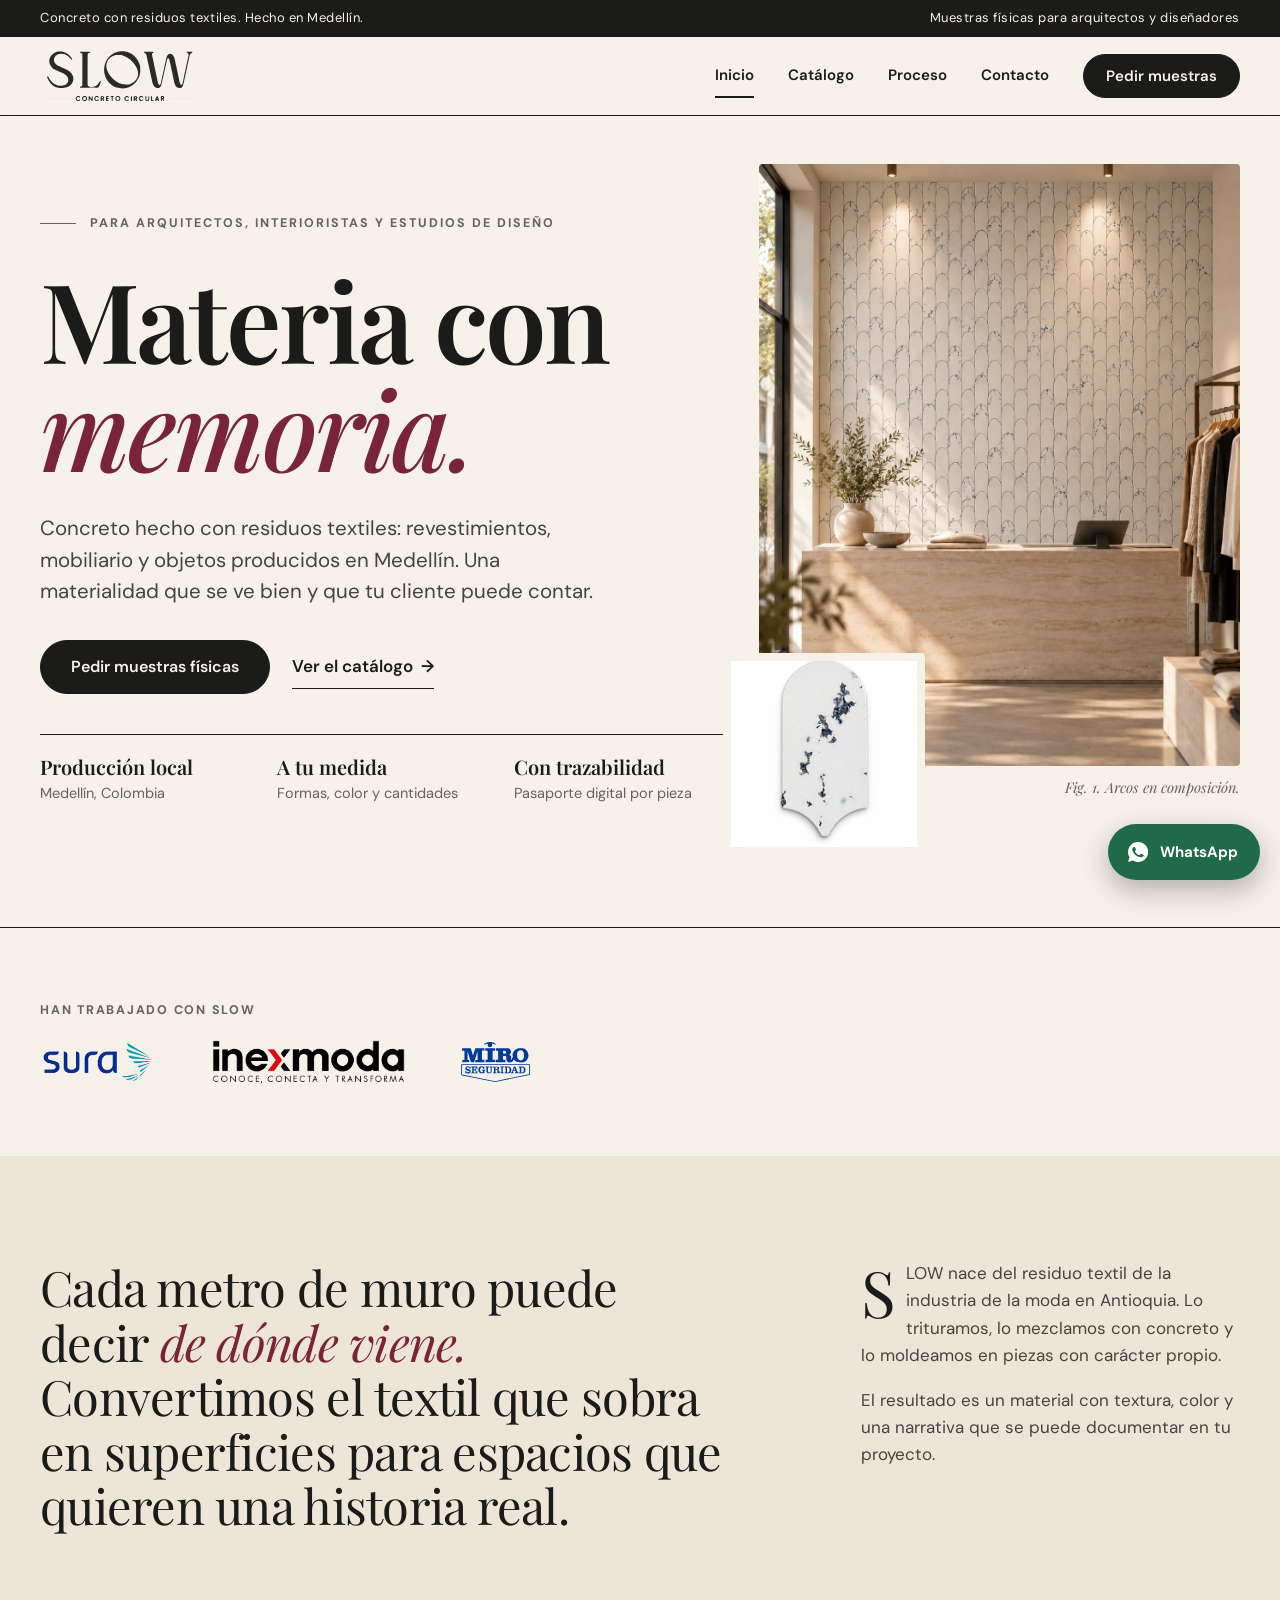
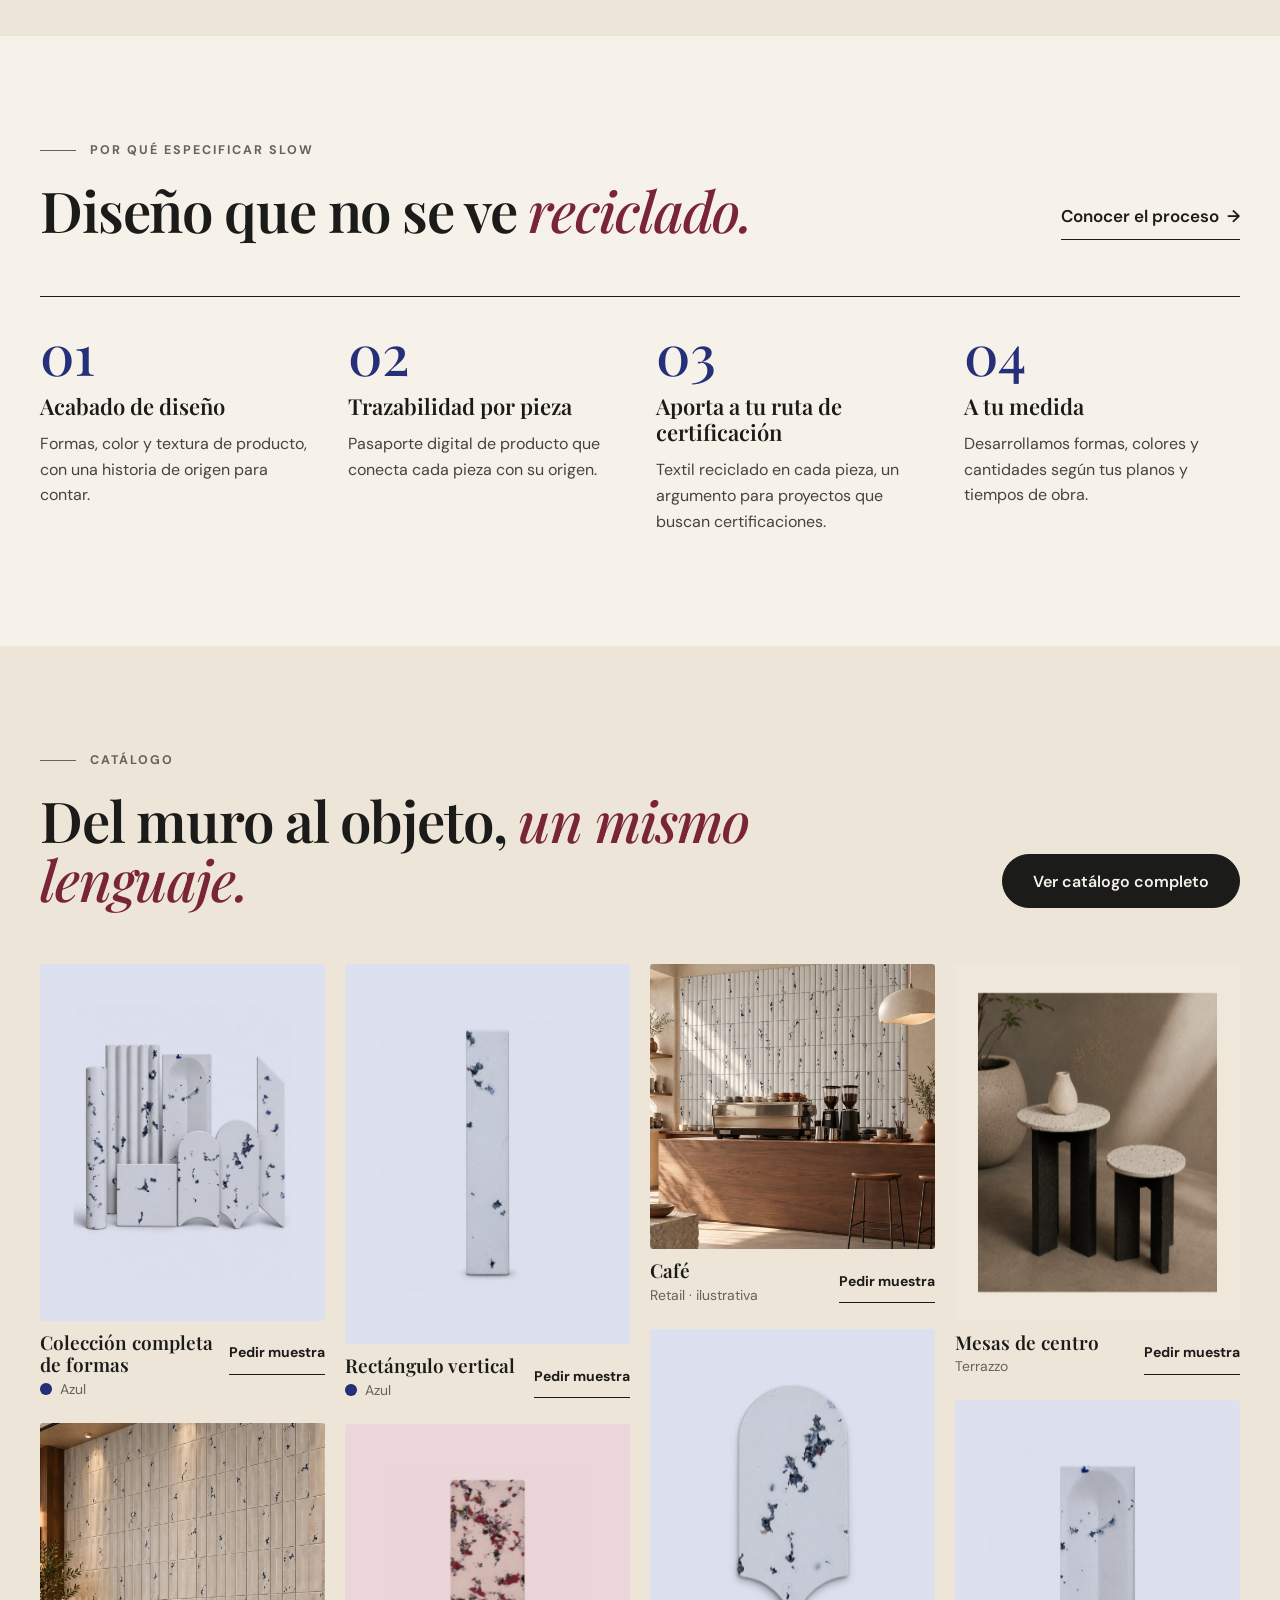
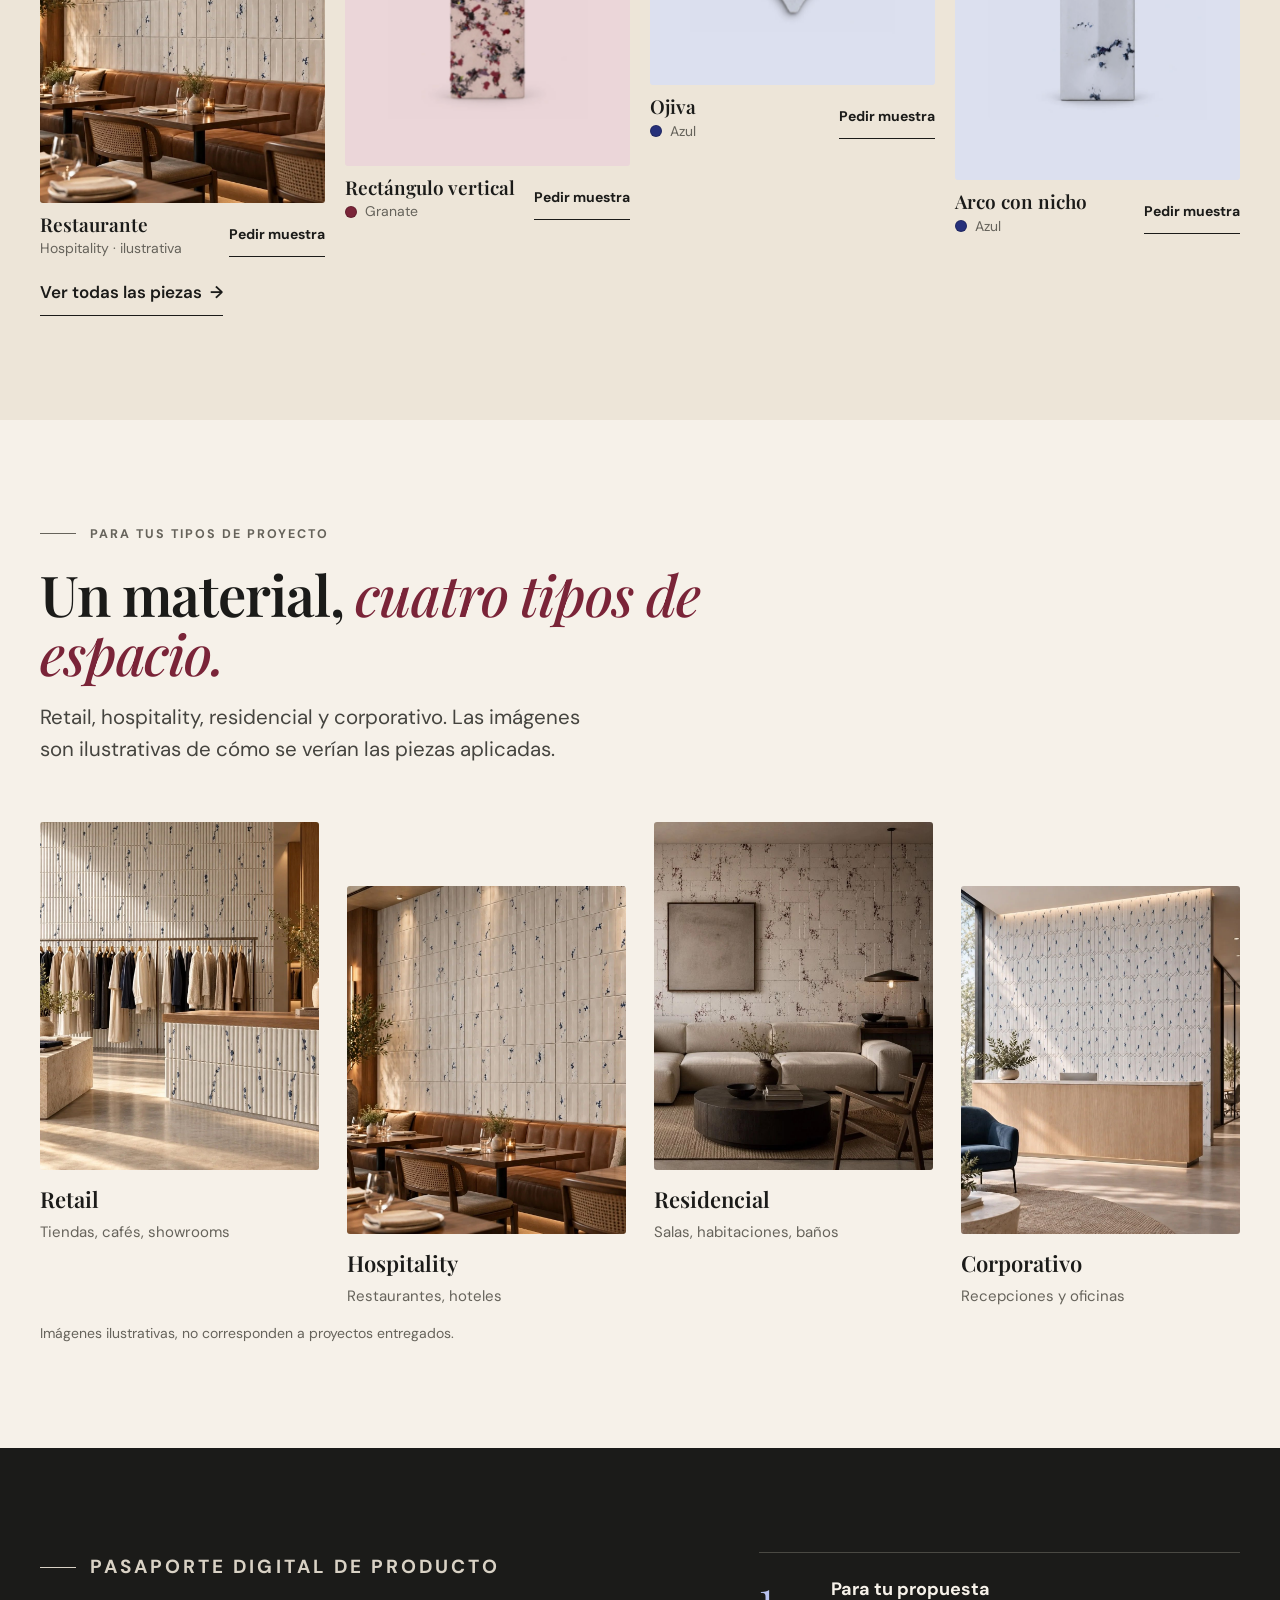
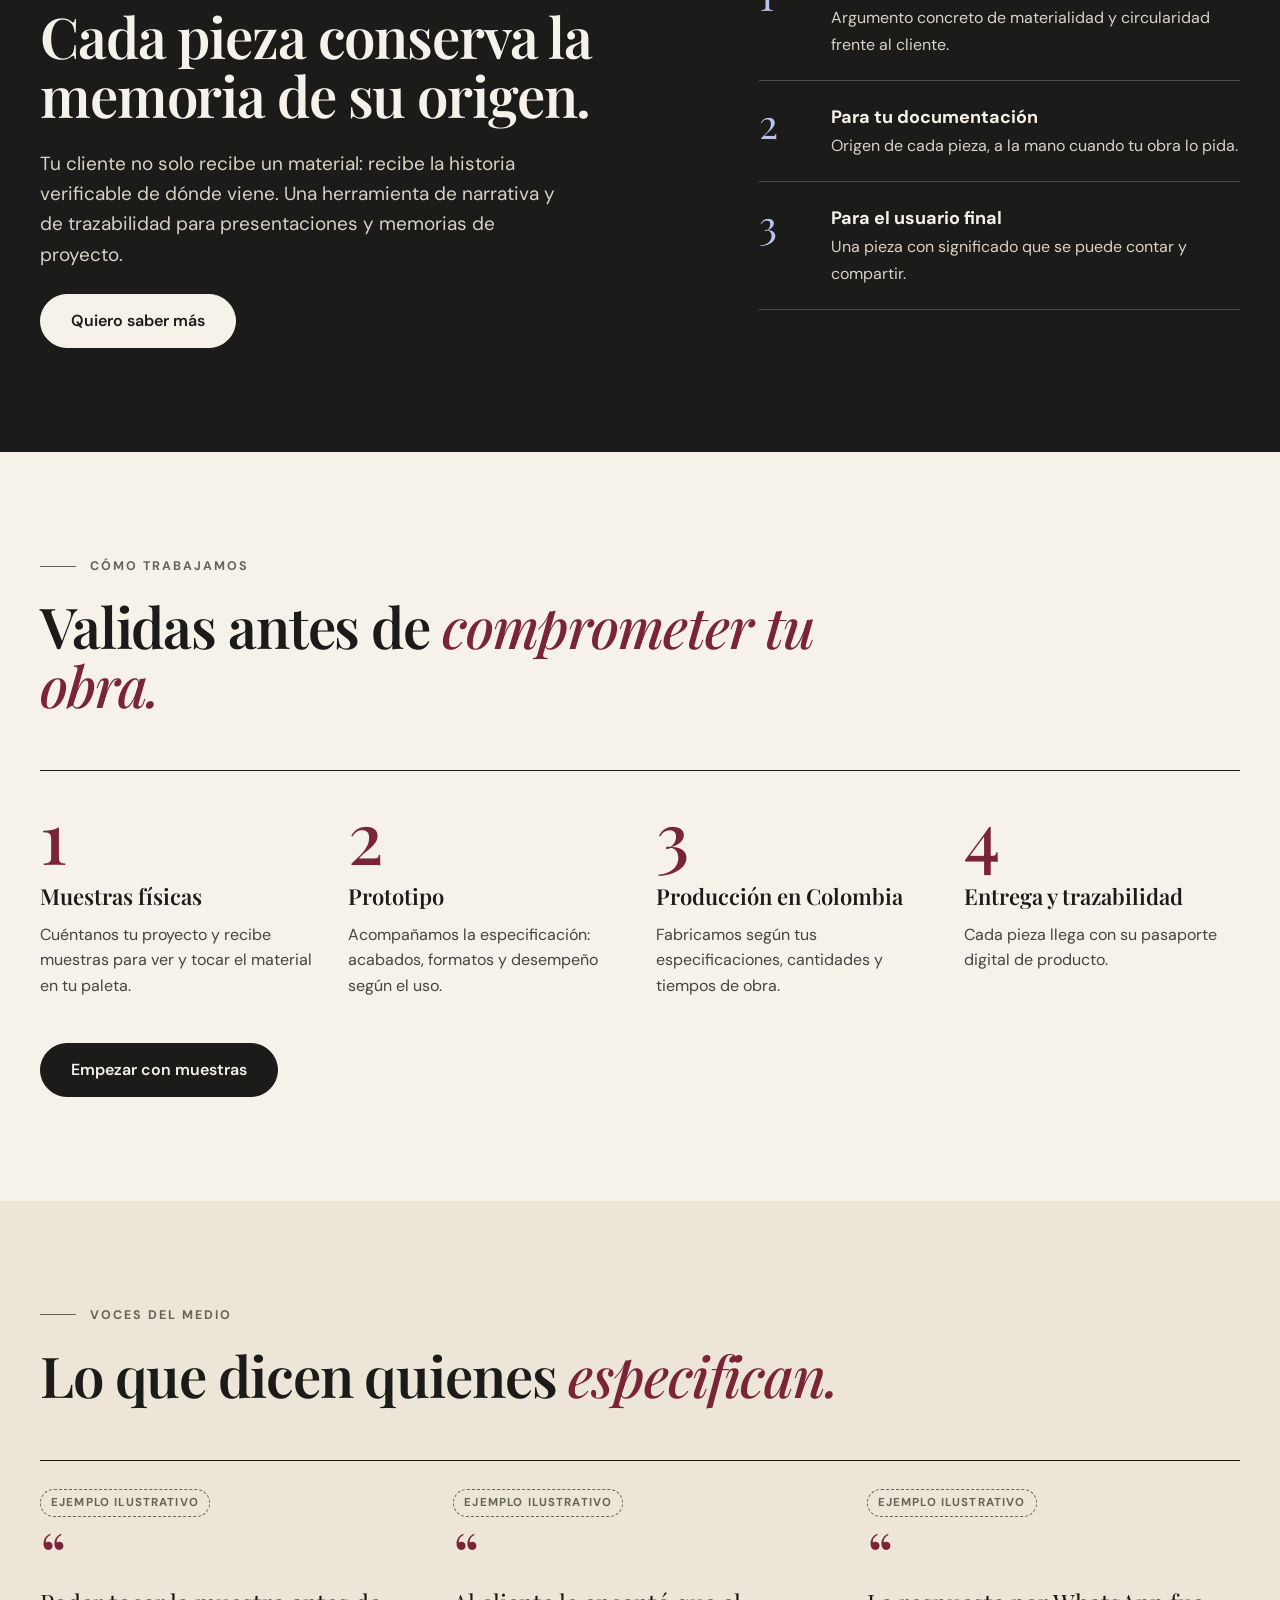
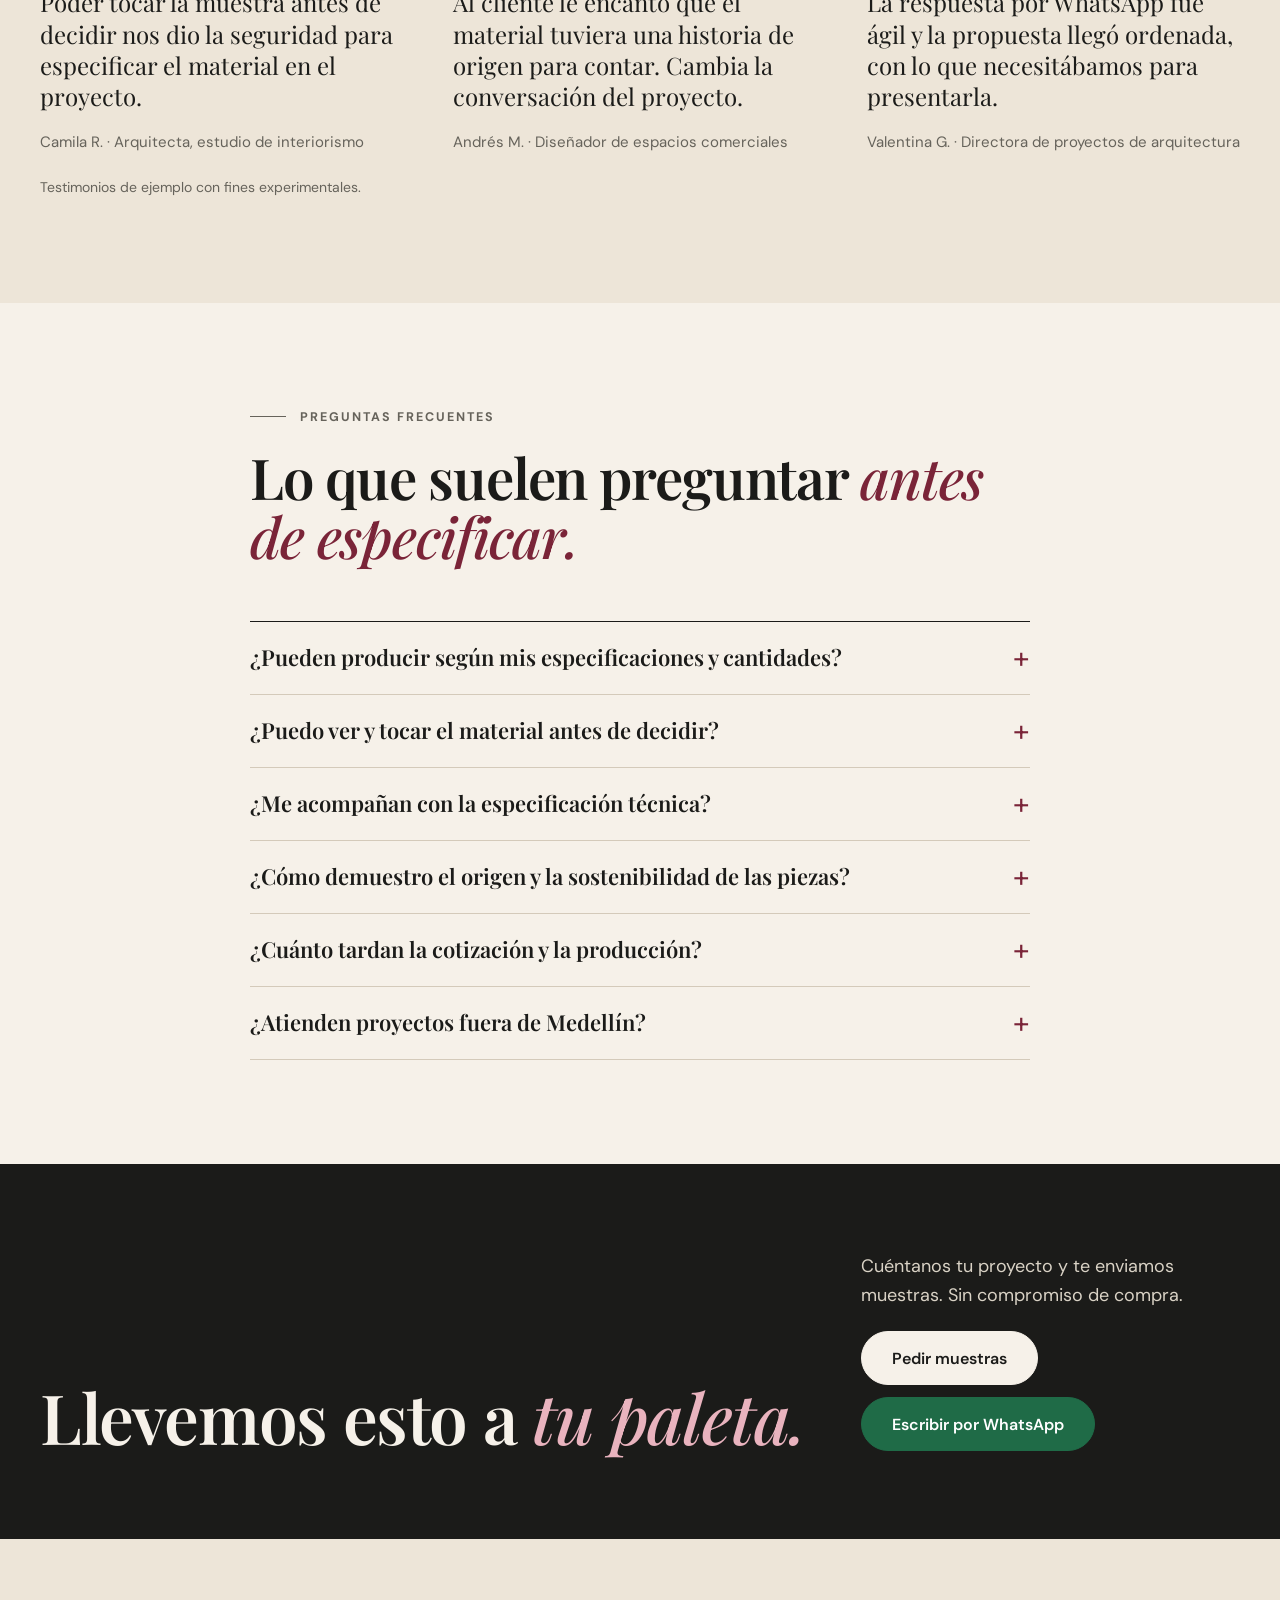
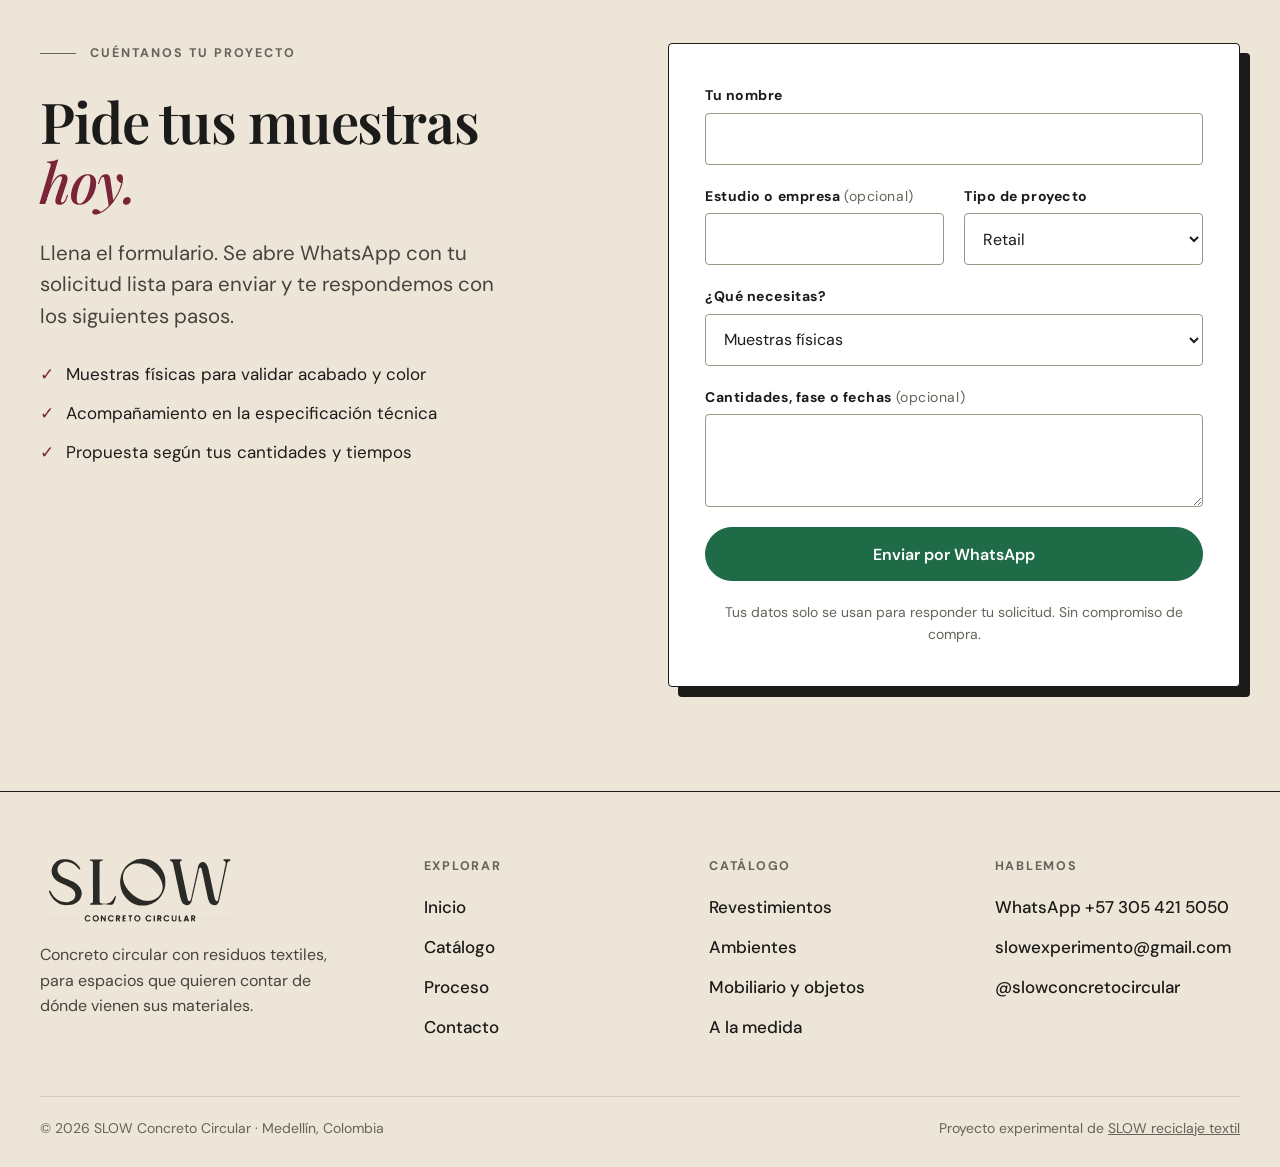
==== commit 41d7f9bd: "Agrega formulario al final de inicio, catálogo y proceso Co-Authored-By: Claude Sonnet 5.5 <noreply@" ====
--- a/index.html
+++ b/index.html
@@ -132,6 +132,25 @@
 </div></section>
 
 
+<section class="section section-paper2" id="formulario"><div class="wrap contact-grid">
+<div class="contact-copy">
+<p class="kicker">Cuéntanos tu proyecto</p>
+<h2>Pide tus muestras <em>hoy.</em></h2>
+<p class="lede">Llena el formulario. Se abre WhatsApp con tu solicitud lista para enviar y te respondemos con los siguientes pasos.</p>
+<ul class="checks"><li>Muestras físicas para validar acabado y color</li><li>Acompañamiento en la especificación técnica</li><li>Propuesta según tus cantidades y tiempos</li></ul>
+</div>
+<form class="form" id="quote-form" novalidate>
+<div class="field"><label for="f-name">Tu nombre</label><input id="f-name" name="name" type="text" autocomplete="name" required></div>
+<div class="field-row">
+<div class="field"><label for="f-studio">Estudio o empresa <span class="opt">(opcional)</span></label><input id="f-studio" type="text" autocomplete="organization"></div>
+<div class="field"><label for="f-project">Tipo de proyecto</label><select id="f-project"><option>Retail</option><option>Residencial</option><option>Hospitality</option><option>Corporativo</option><option>Otro</option></select></div>
+</div>
+<div class="field"><label for="f-need">¿Qué necesitas?</label><select id="f-need"><option>Muestras físicas</option><option>Cotización de un proyecto</option><option>Piezas a la medida</option><option>Información general</option></select></div>
+<div class="field"><label for="f-details">Cantidades, fase o fechas <span class="opt">(opcional)</span></label><textarea id="f-details" rows="3"></textarea></div>
+<button class="btn btn-wa" id="wa-submit" type="submit">Enviar por WhatsApp</button>
+<p class="form-note">Tus datos solo se usan para responder tu solicitud. Sin compromiso de compra.</p>
+</form>
+</div></section>
 </main>
 <footer class="footer"><div class="wrap">
 <div class="footer-grid">
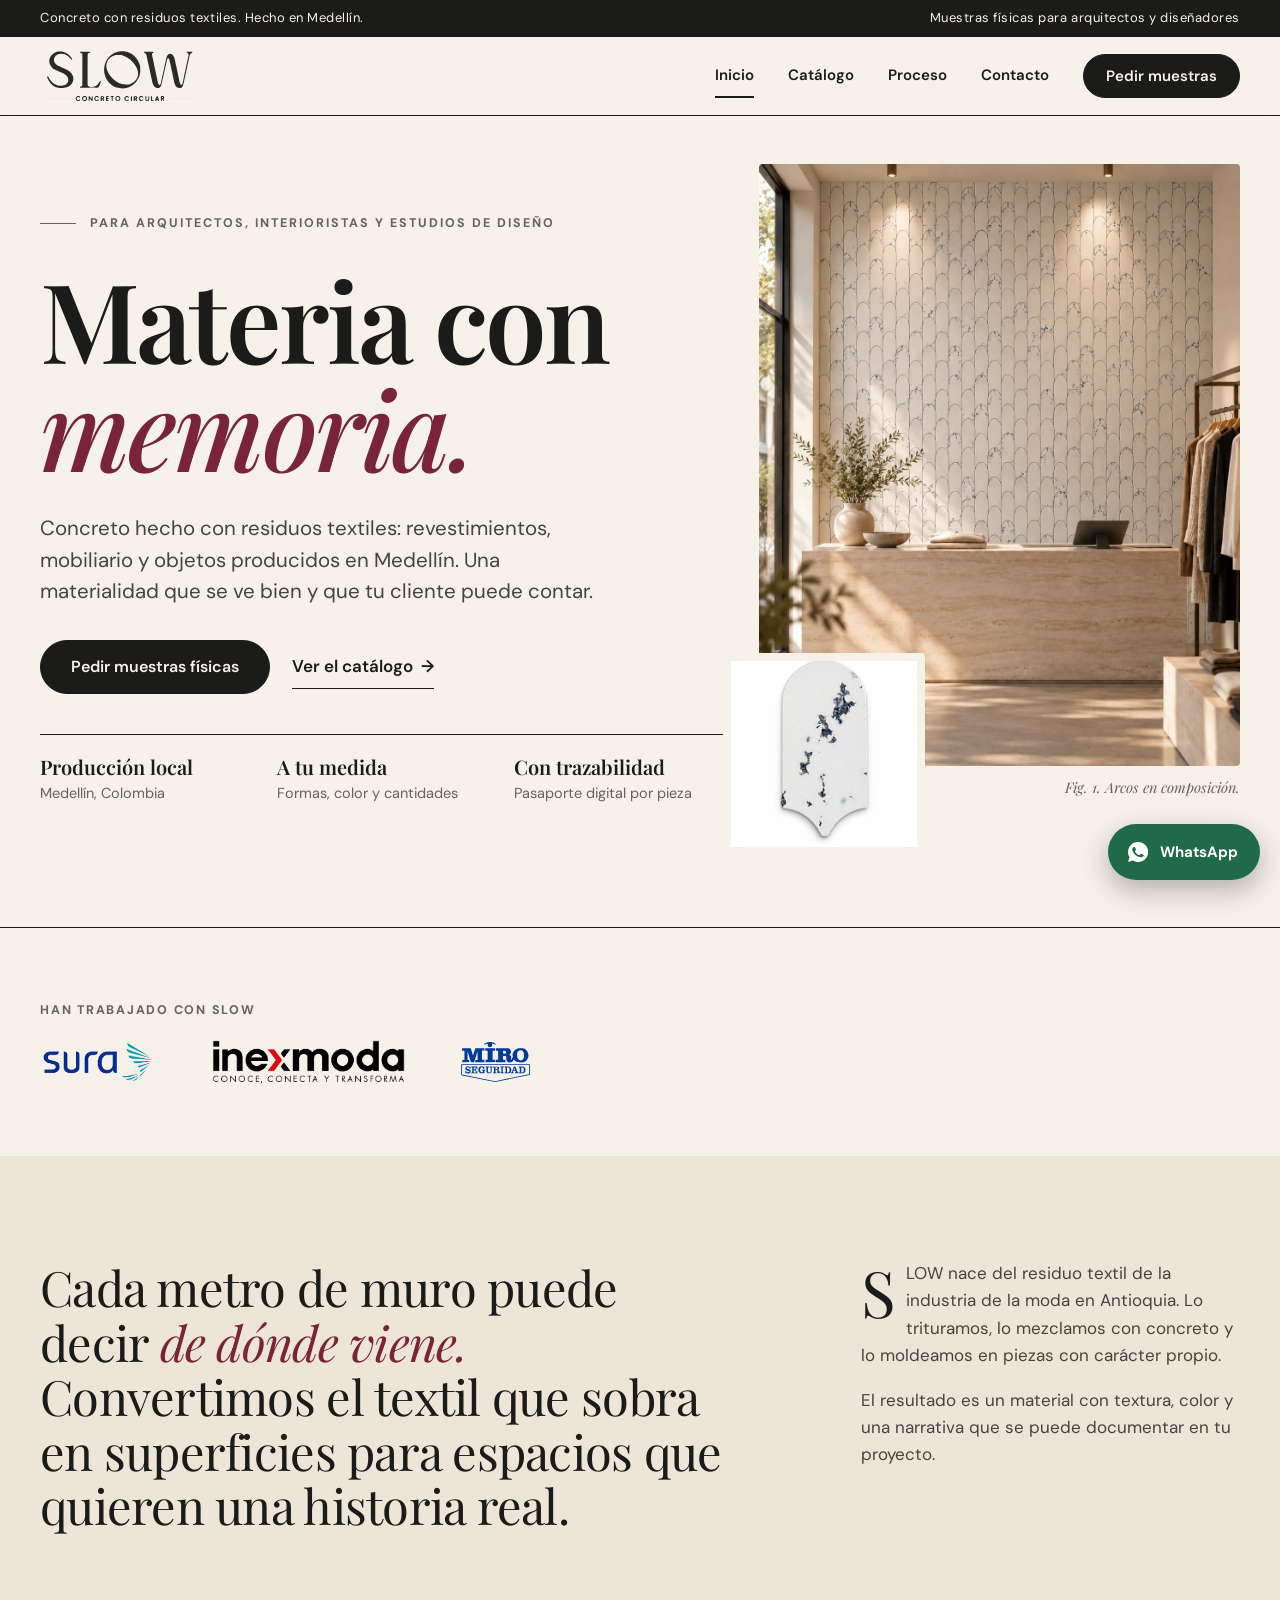
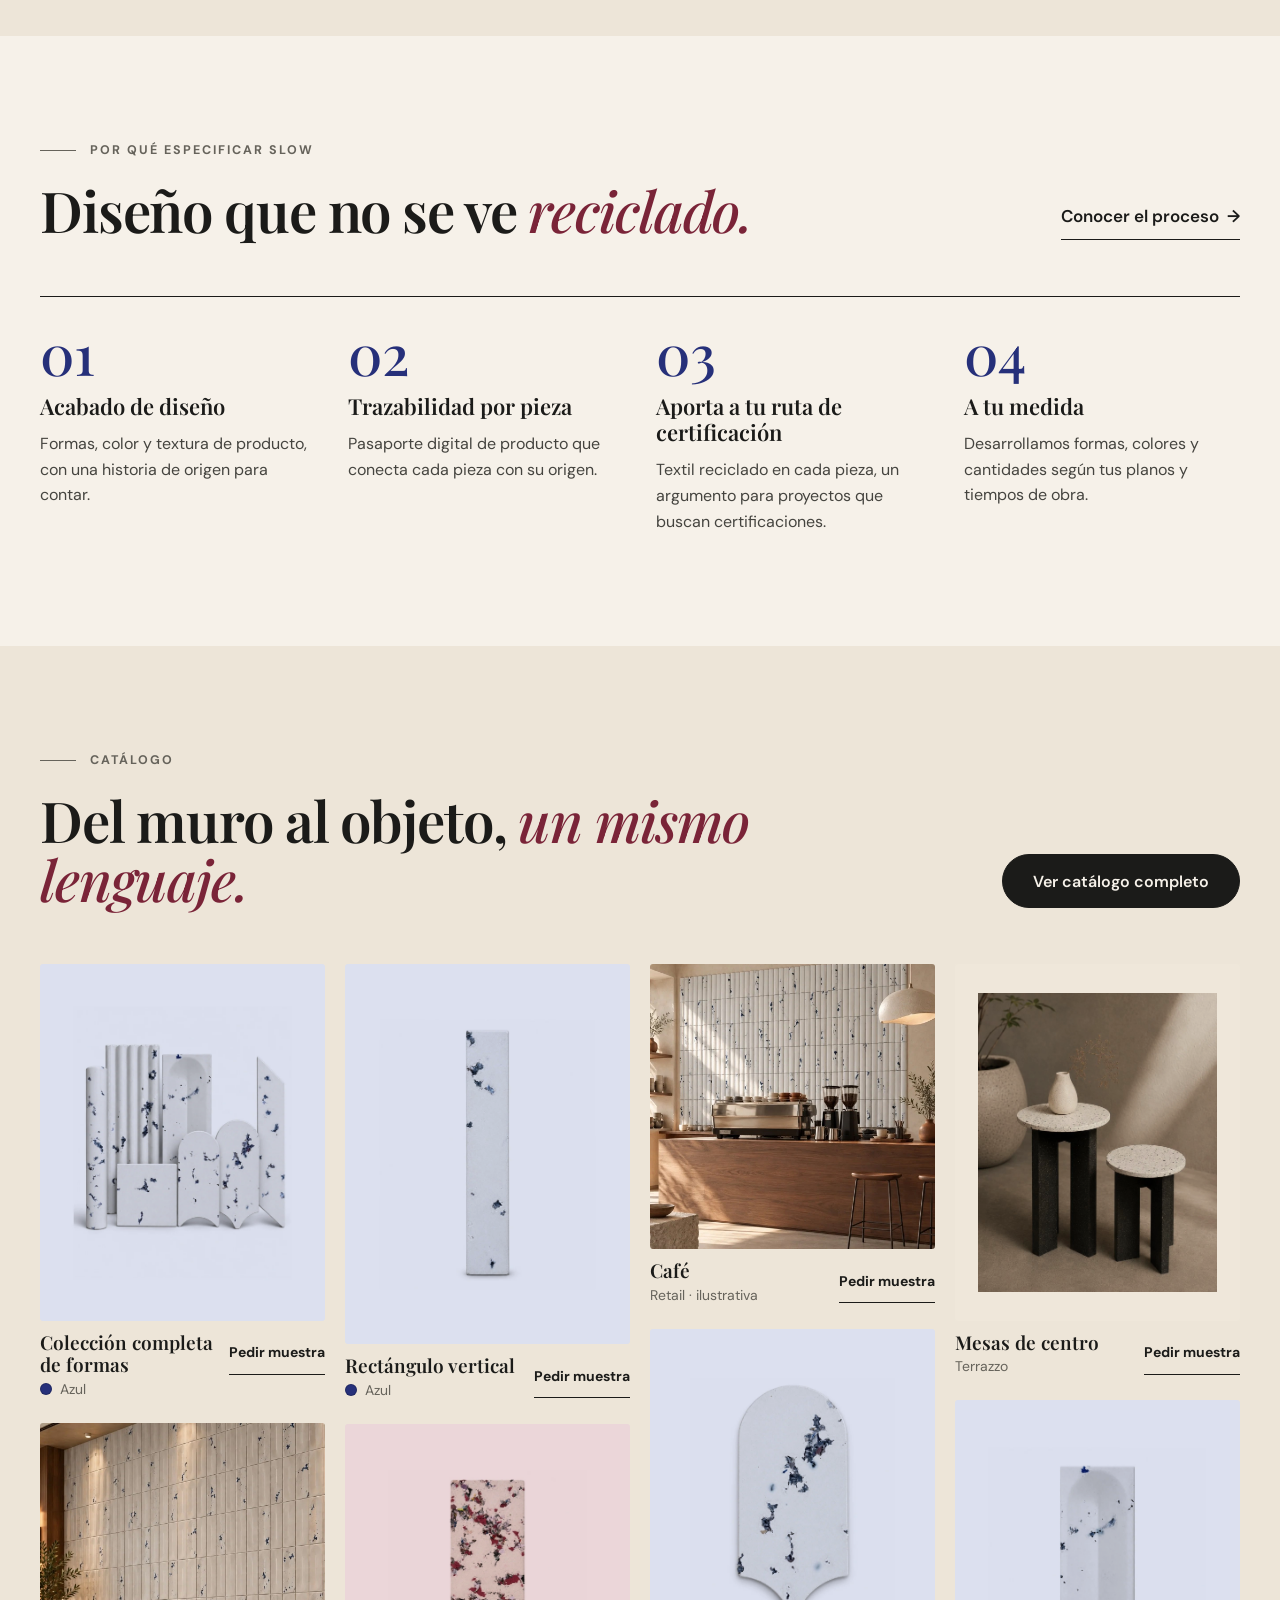
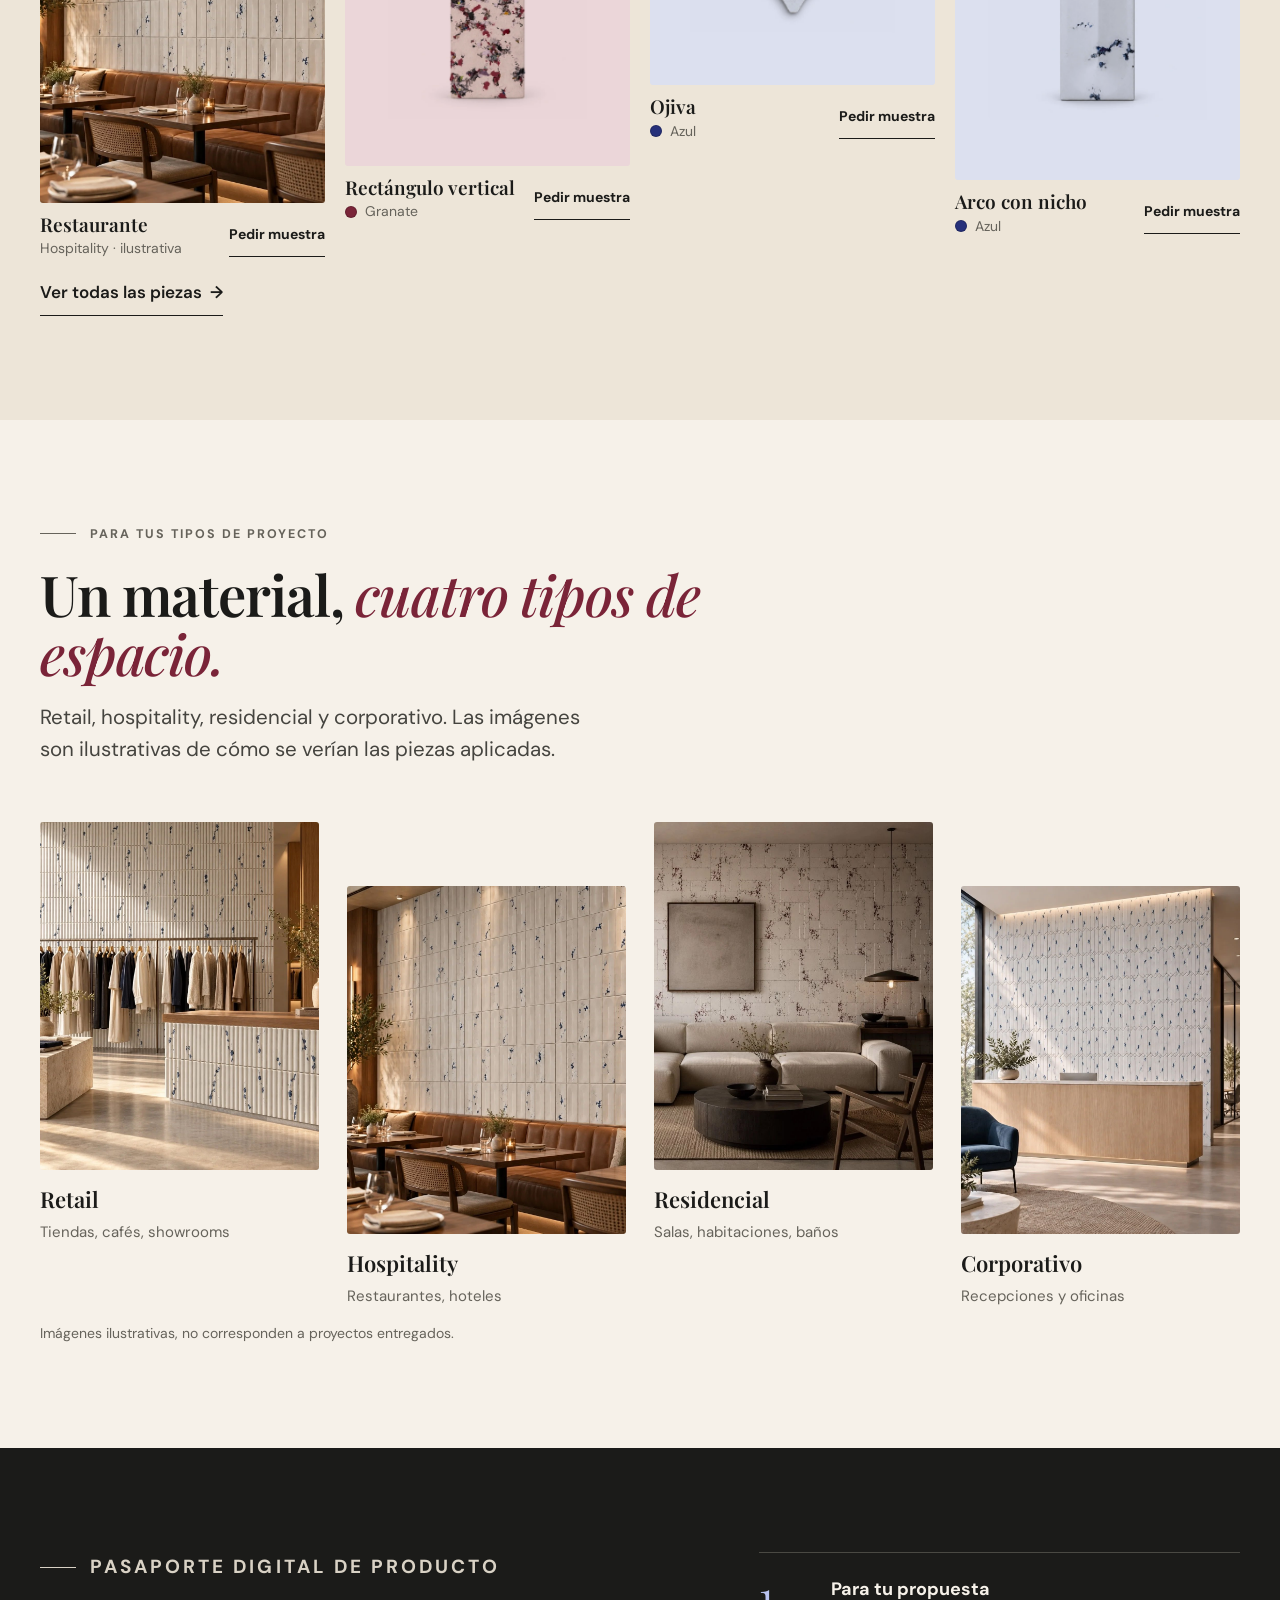
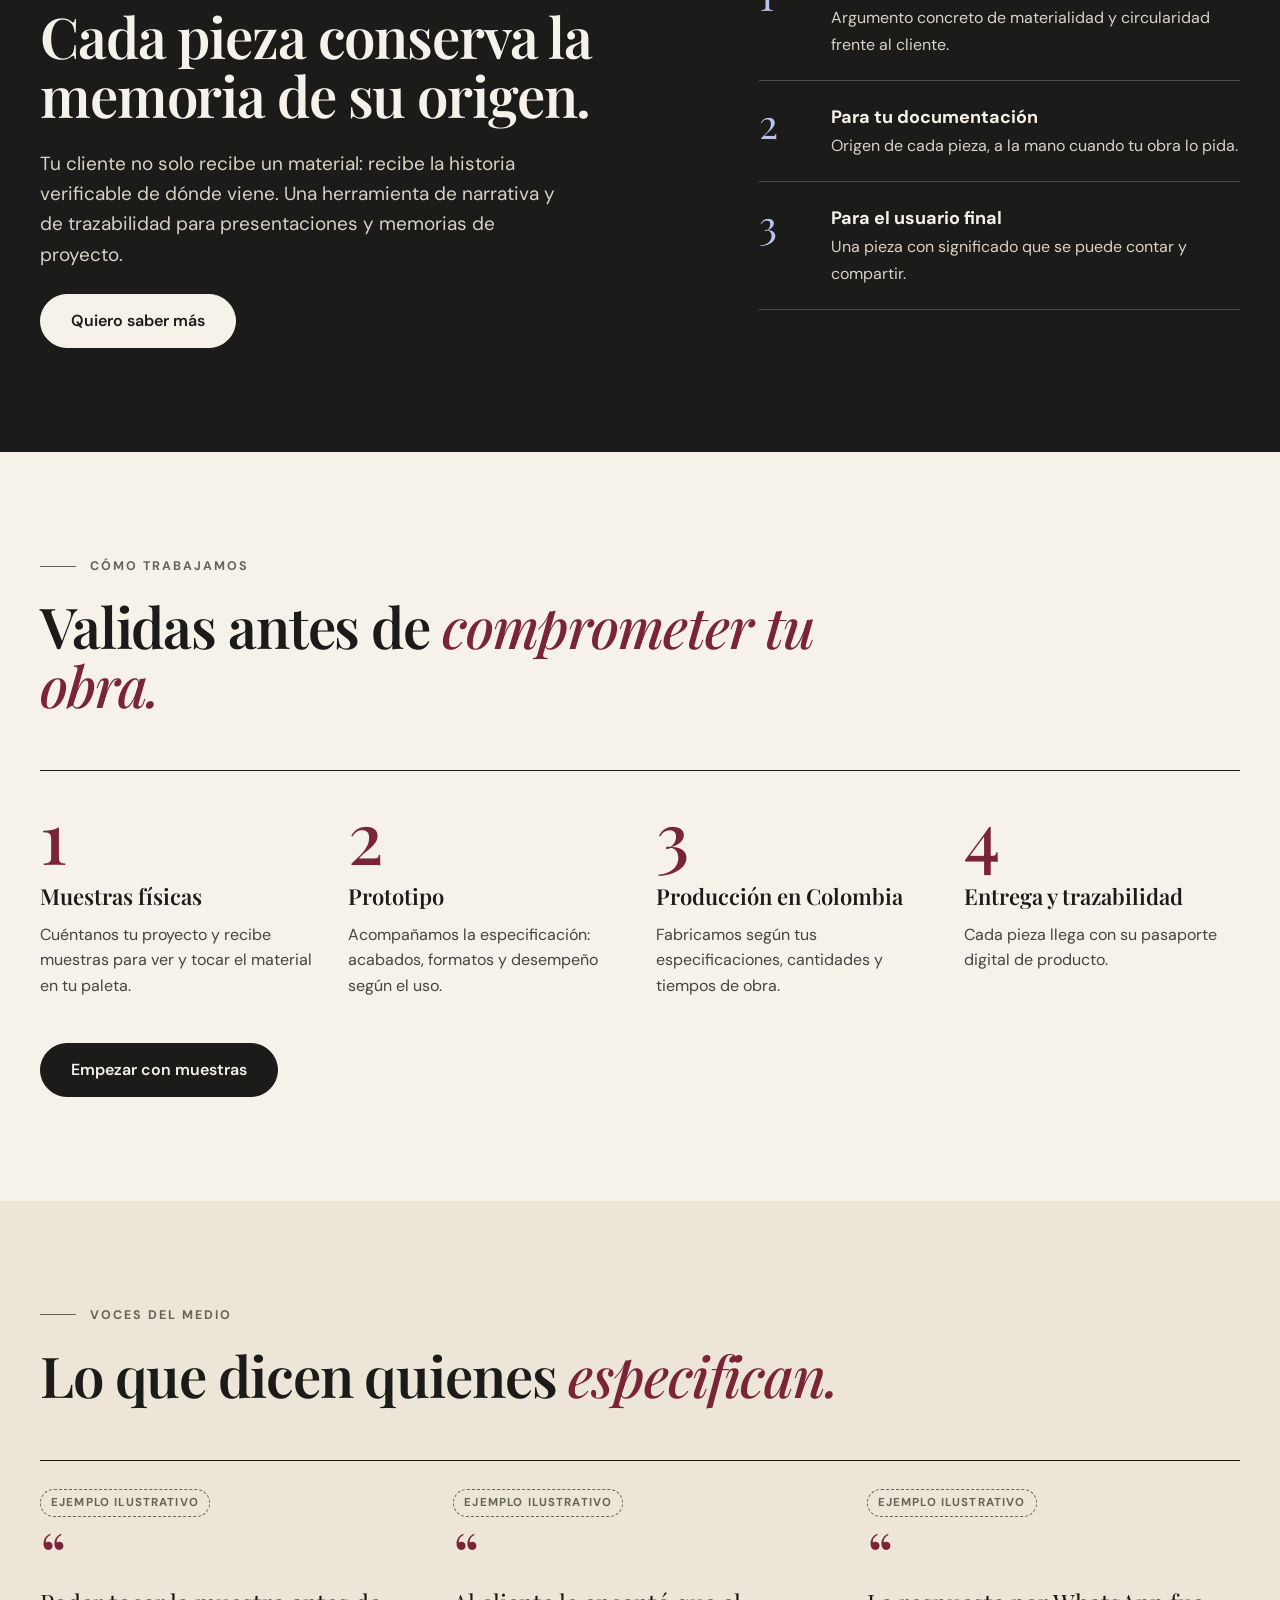
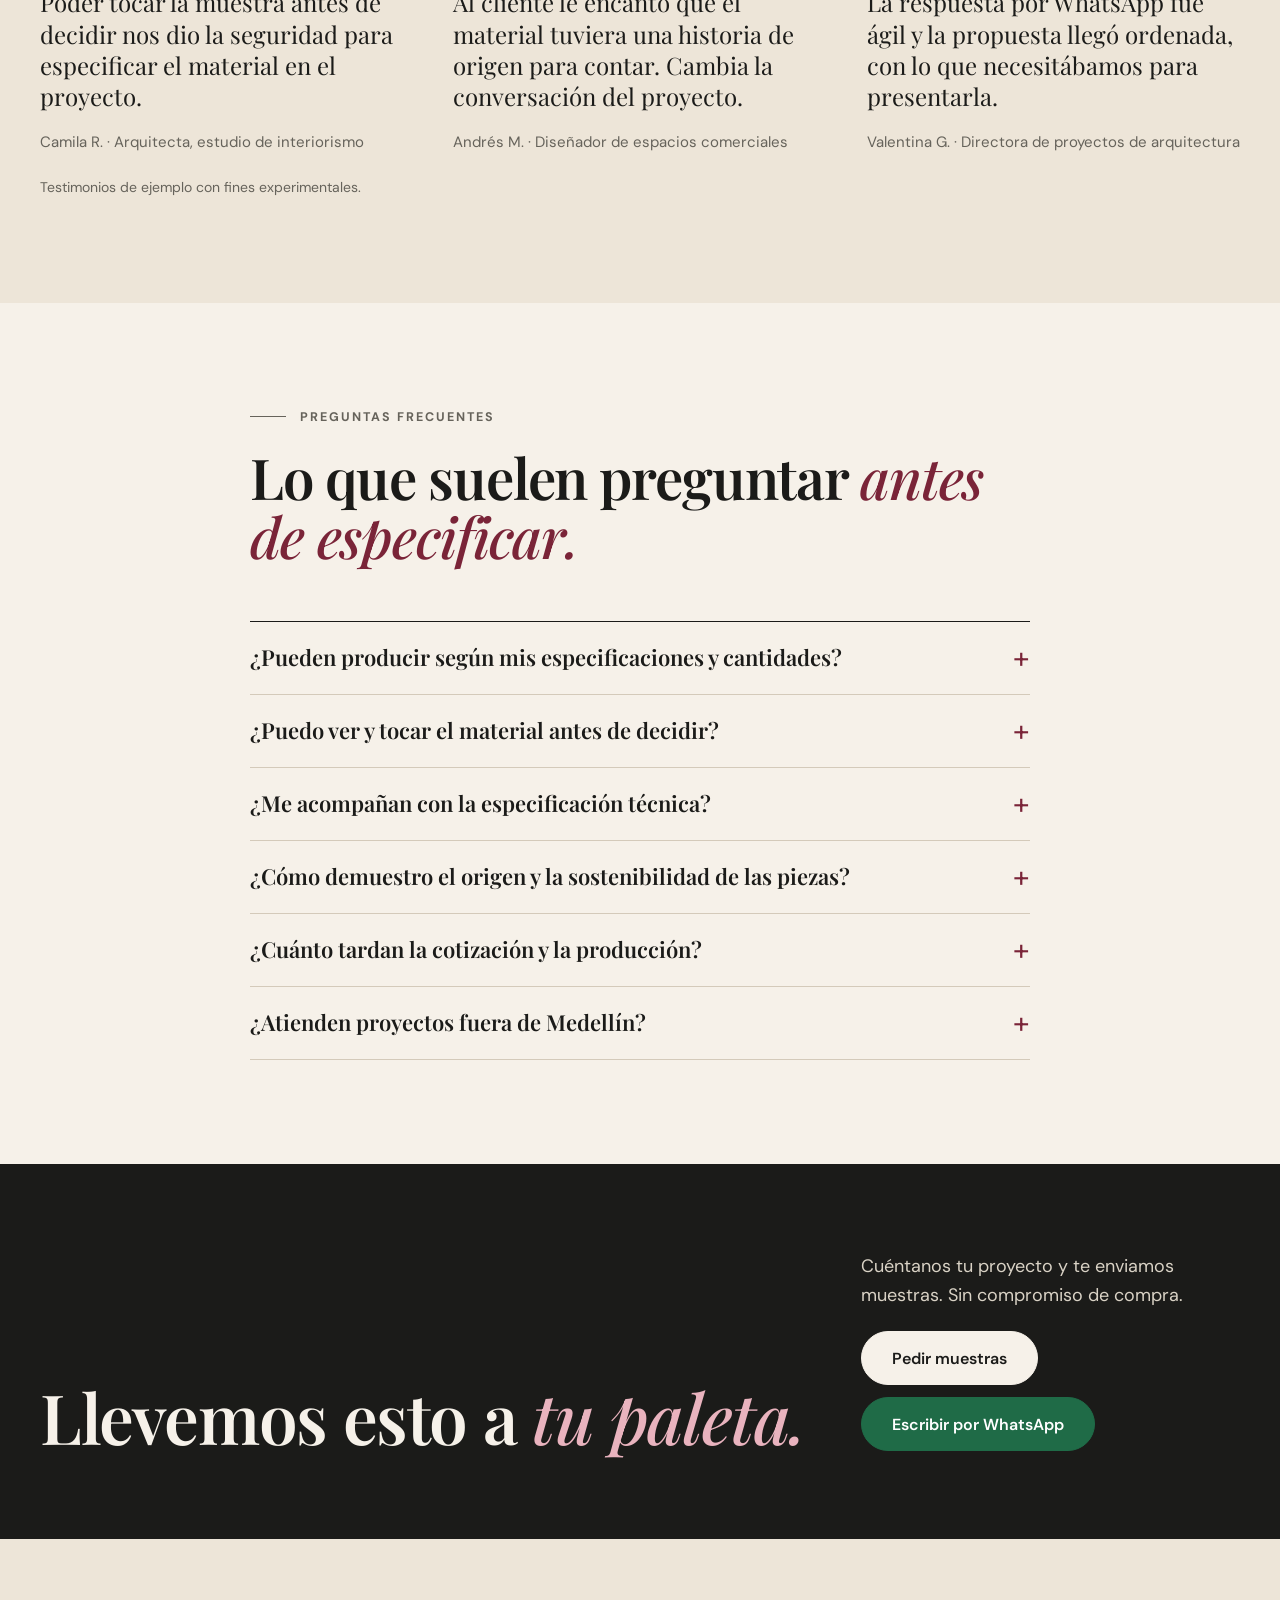
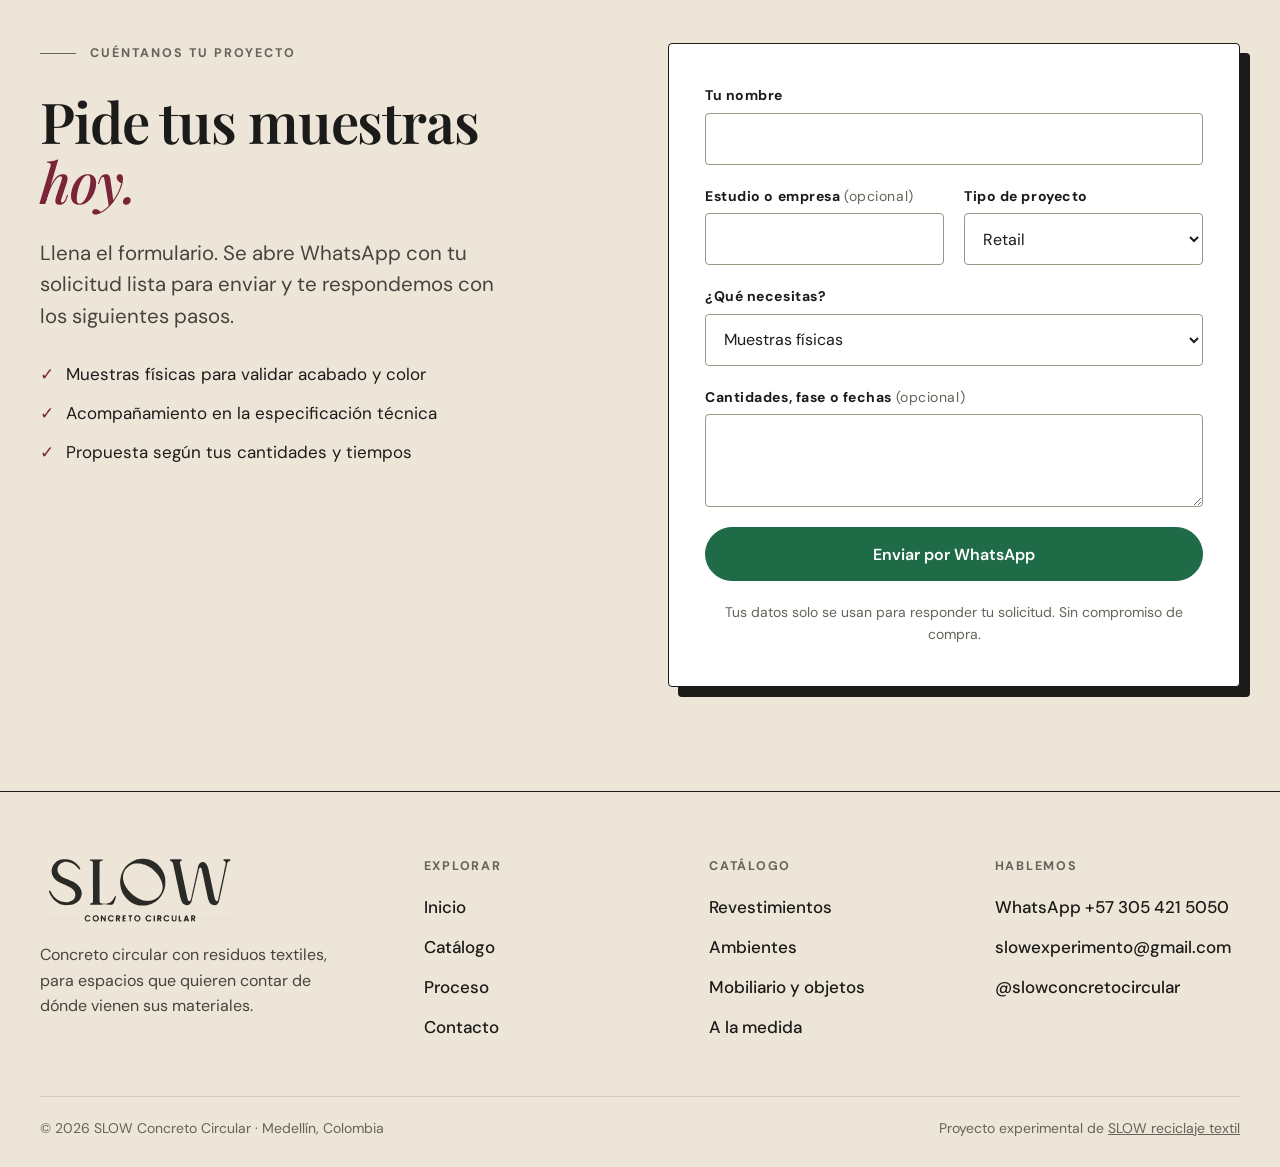
==== commit 1c6d3b8a: "Agregar etiqueta de Google (GTM-M7K2LV8V) en el head de todas las paginas Co-Authored-By: Claude Son" ====
--- a/index.html
+++ b/index.html
@@ -1,6 +1,14 @@
 <!DOCTYPE html>
 <html lang="es">
 <head>
+<!-- Google Tag Manager -->
+<script async src="https://www.googletagmanager.com/gtm.js?id=GTM-M7K2LV8V"></script>
+<script>
+  window.dataLayer = window.dataLayer || [];
+  function gtag(){dataLayer.push(arguments);}
+  gtag('js', new Date());
+</script>
+<!-- End Google Tag Manager -->
 <meta charset="utf-8">
 <meta name="viewport" content="width=device-width, initial-scale=1">
 <title>SLOW Concreto Circular | Concreto con residuos textiles para arquitectos y diseñadores</title>
